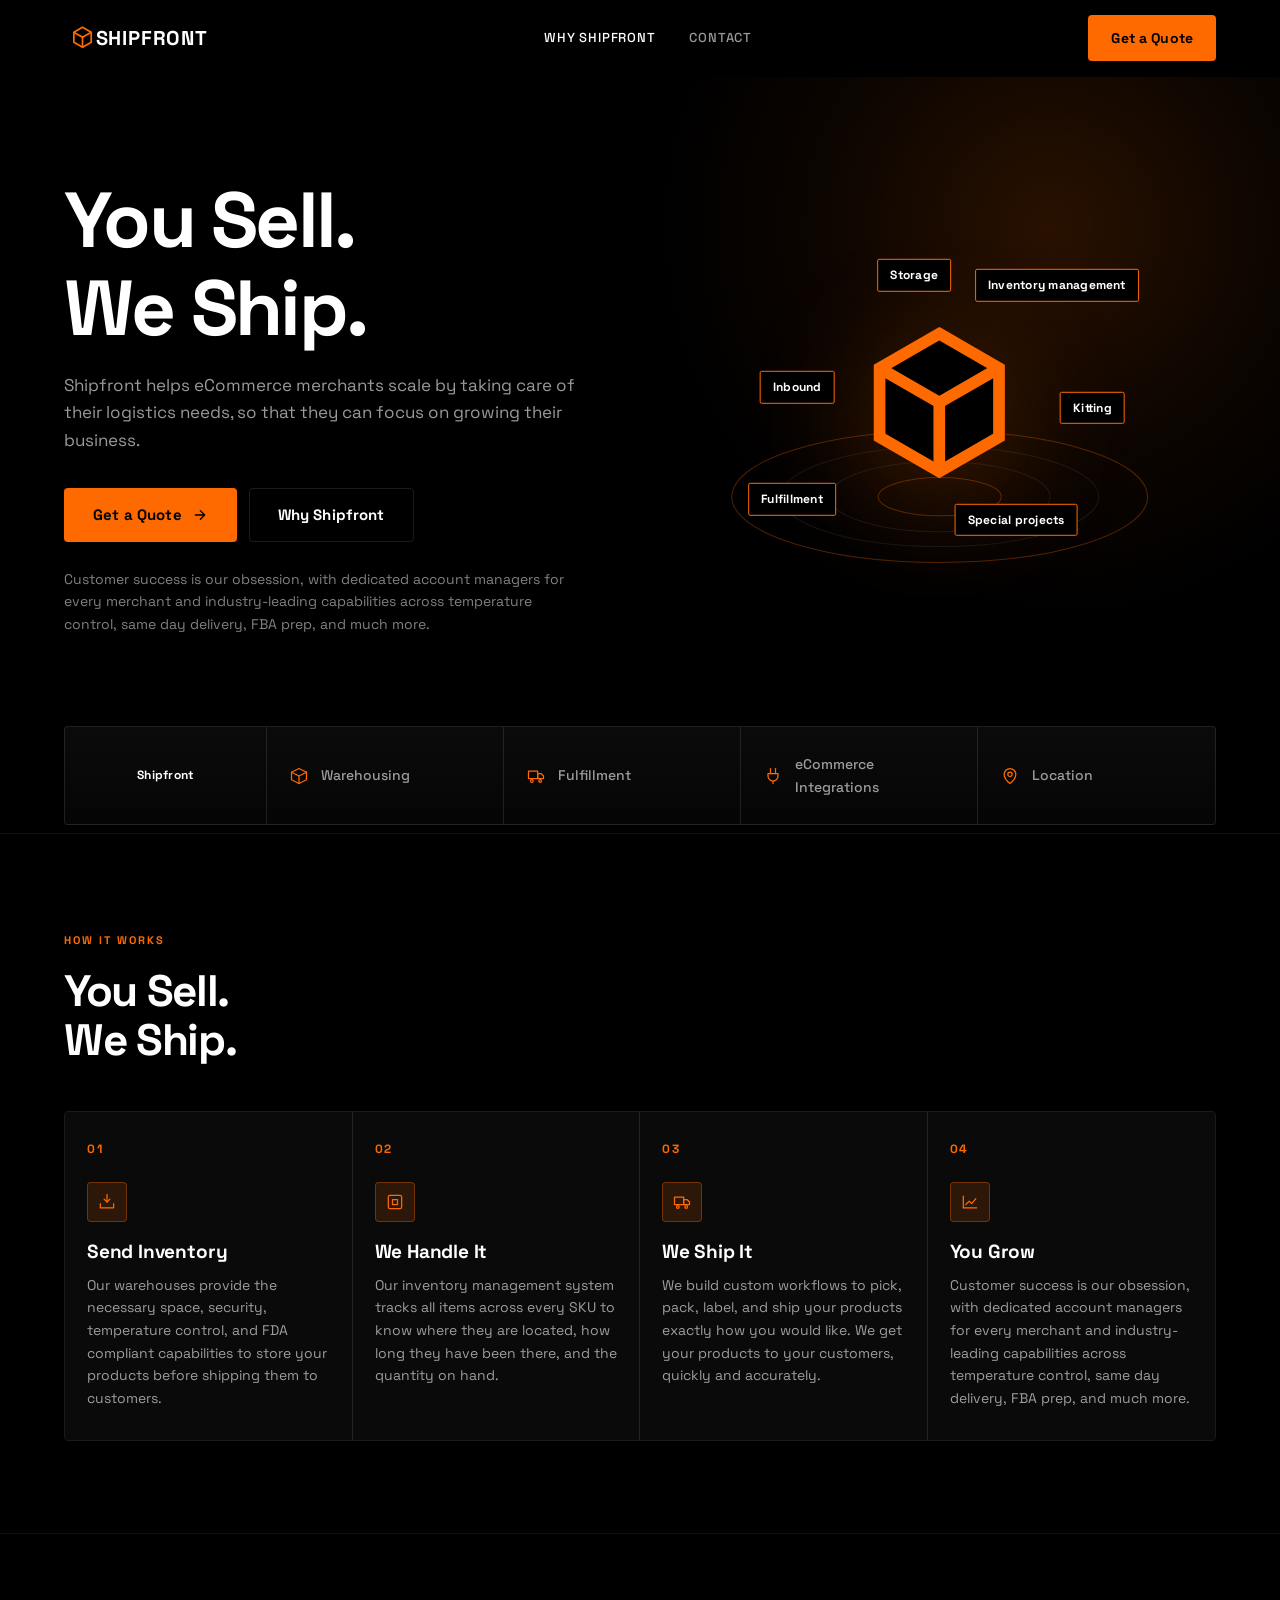
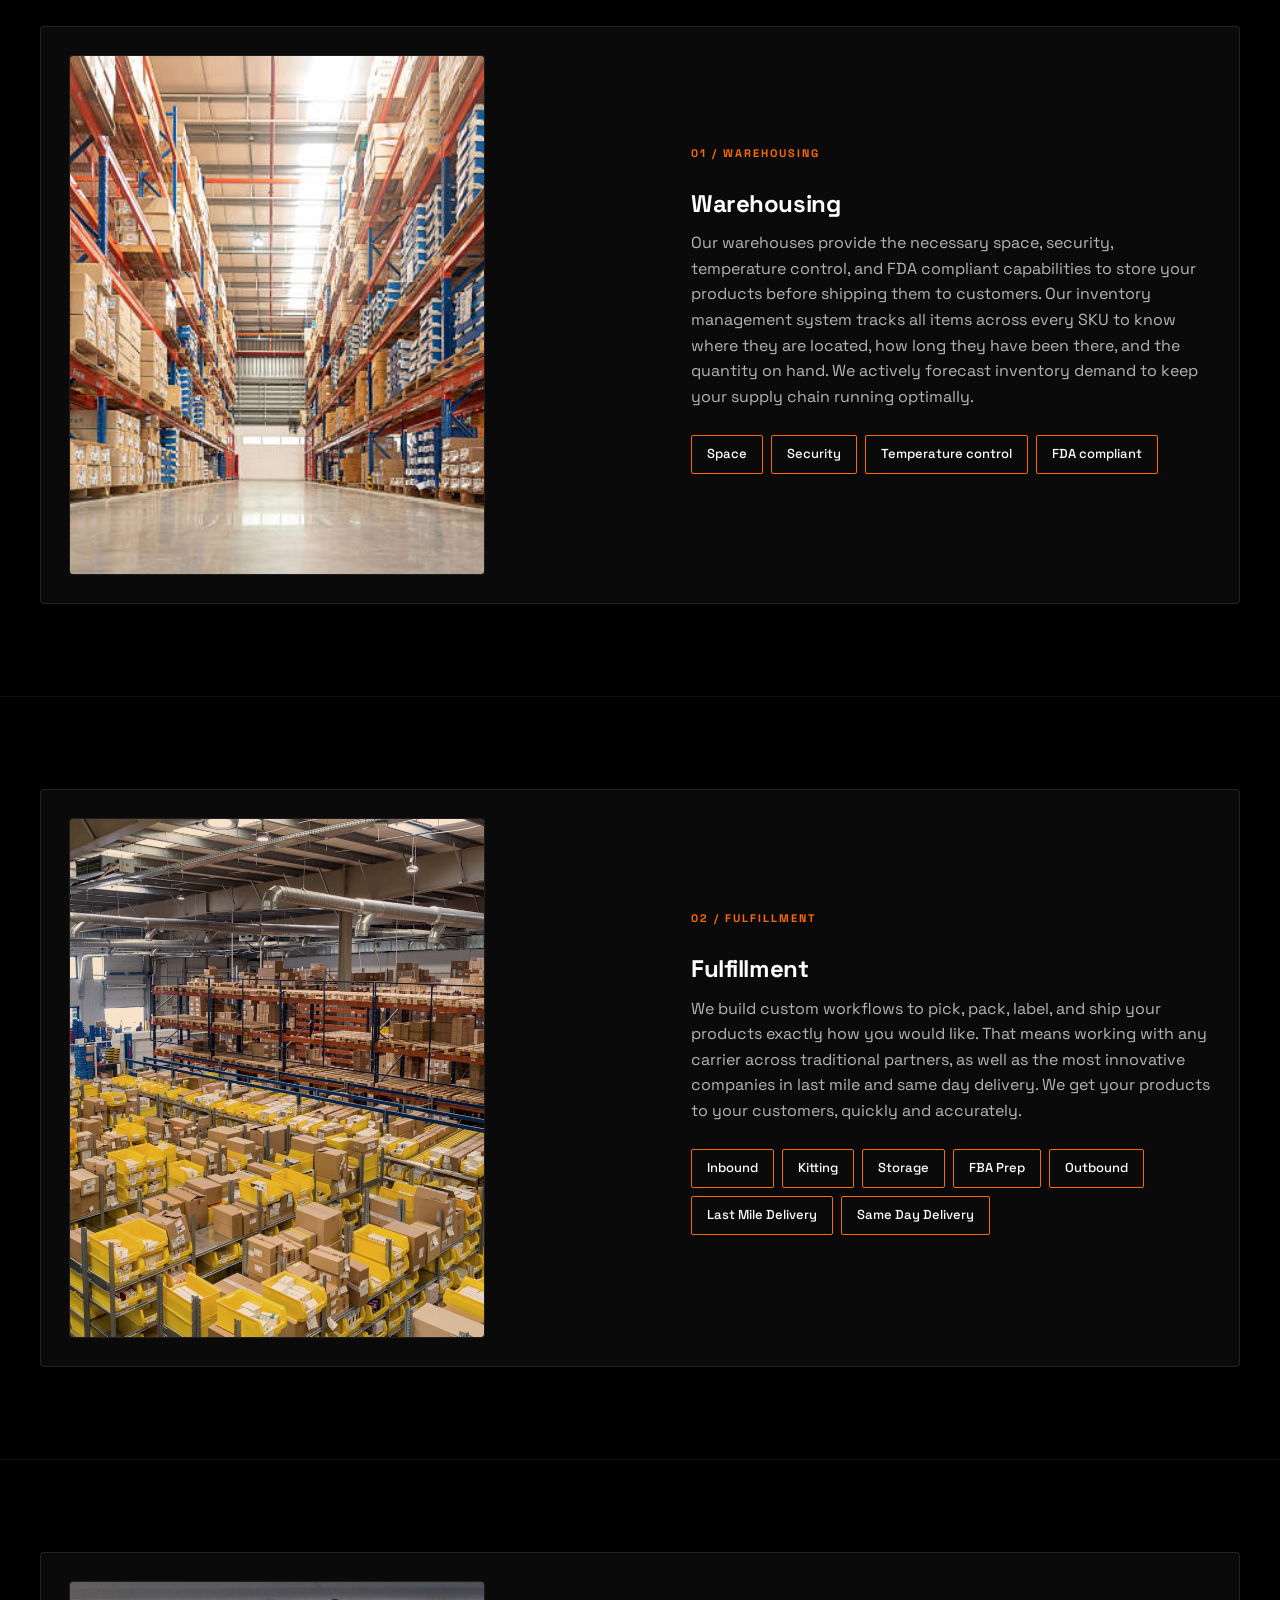
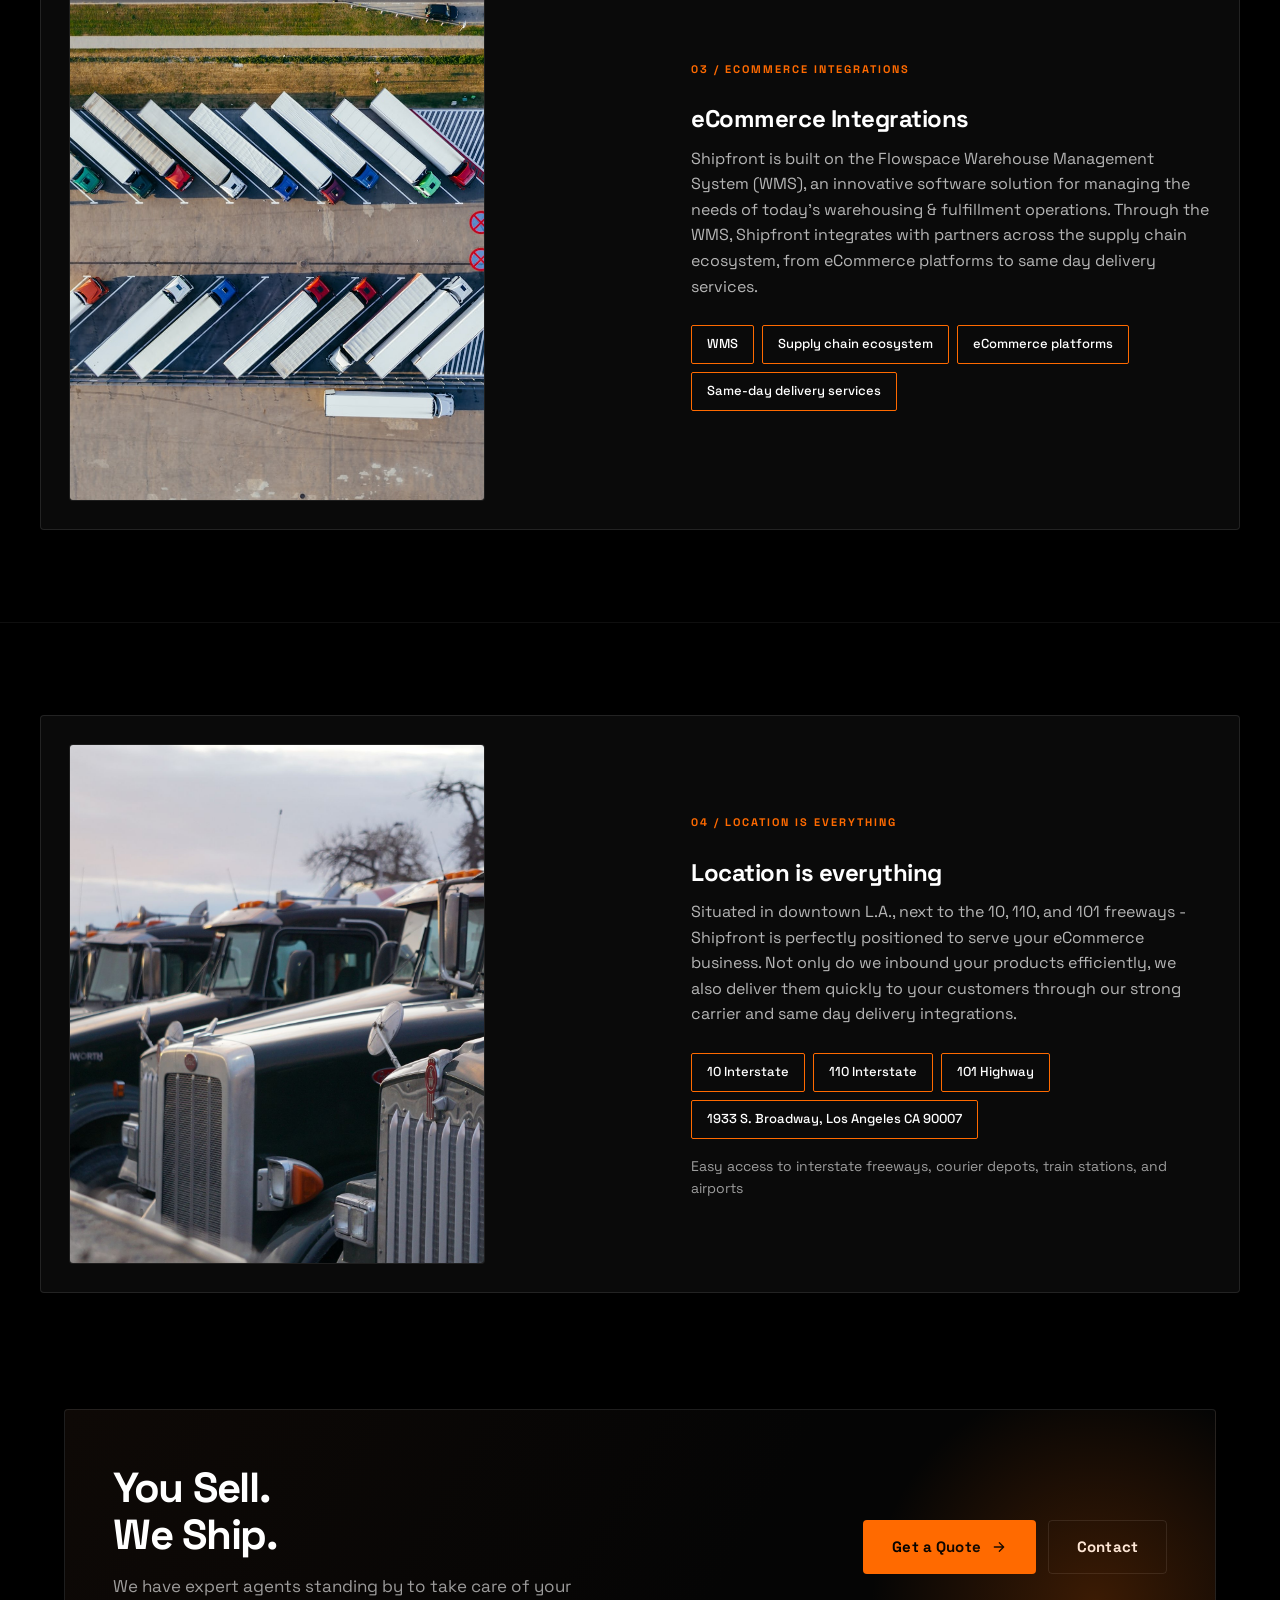
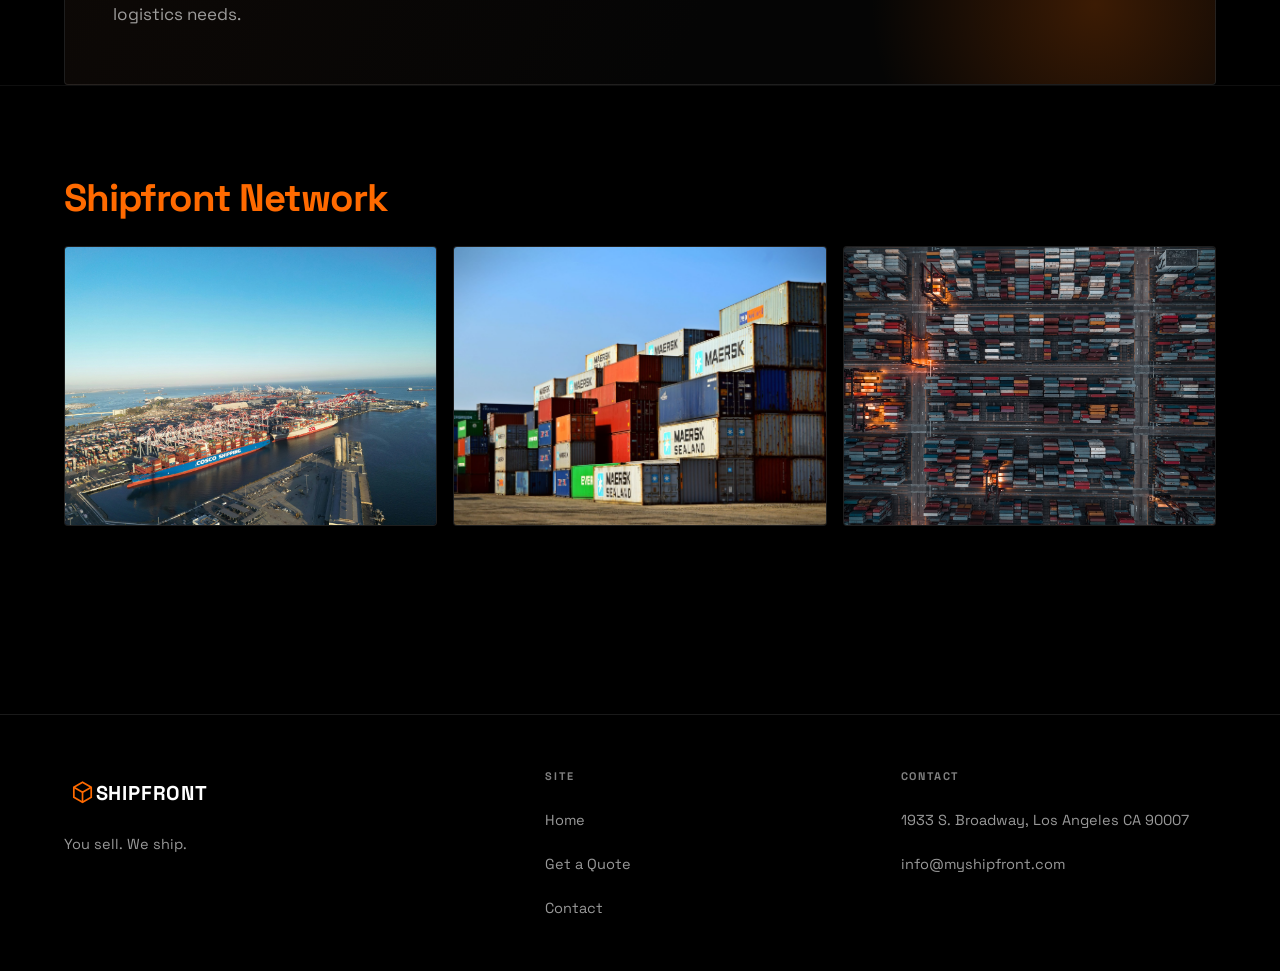
==== index.html @ dba89921 "Logo lockup: visible ink gap 0.203em of the wordmark to match the board Co-authored-by: davidtphung " ====
<!DOCTYPE html>
<html lang="en">
  <head>
    <meta charset="utf-8" />
    <meta name="viewport" content="width=device-width, initial-scale=1" />
    <title>Shipfront | You Sell. We Ship.</title>
    <meta
      name="description"
      content="Shipfront helps eCommerce merchants scale by taking care of their logistics needs, so that they can focus on growing their business."
    />
    <meta name="theme-color" content="#000000" />
    <link
      rel="icon"
      href="data:image/svg+xml,%3Csvg xmlns='http://www.w3.org/2000/svg' viewBox='0 0 24 26'%3E%3Cg stroke='%23FF6A00' stroke-width='1.1' stroke-linecap='butt' stroke-linejoin='miter' stroke-miterlimit='10'%3E%3Cpath d='M12,6L17.629,9.25L17.629,15.75L12,19L6.371,15.75L6.371,9.25Z' fill='%23000'/%3E%3Cpath d='M6.371,9.25L12,12.5L17.629,9.25' fill='none'/%3E%3Cpath d='M12,12.5L12,19' fill='none'/%3E%3C/g%3E%3C/svg%3E"
    />
    <link rel="preconnect" href="https://fonts.googleapis.com" />
    <link rel="preconnect" href="https://fonts.gstatic.com" crossorigin />
    <link
      href="https://fonts.googleapis.com/css2?family=Space+Grotesk:wght@400;500;600;700&display=swap"
      rel="stylesheet"
    />
    <link rel="stylesheet" href="assets/css/site.css" />
  
    <style>
      /* Cube ink 150% of S ink, visible ink gap 0.203em of the wordmark per the board, no underline. */
      .mark { gap: 0; align-items: center; }
      .mark .wordmark { margin-left: calc(0.203em - 0.481em); }
      .valuebar-label { justify-content: center; text-align: center; }
      .mark svg.cube, .mark .cube { width: 1.853em !important; height: 2.007em !important; }

      /* Kunal 30 Sep: floor rings under the cube, no orbit line. Six chips clockwise
         from Inbound in a gently tilted ring around the cube. */
      .stage {
        overflow: visible;
        container-type: inline-size;
        --orbit-spring: linear(0, 0.042, 0.141, 0.267, 0.399, 0.526, 0.639, 0.735, 0.813, 0.875, 0.922,
          0.957, 0.981, 0.997, 1.007, 1.012, 1.015, 1.015, 1.014, 1.012, 1.01, 1.008, 1.007, 1.005, 1);
      }
      @supports not (transition-timing-function: linear(0, 1)) {
        .stage { --orbit-spring: cubic-bezier(0.3, 0, 0.2, 1); }
      }
      .stage-art {
        pointer-events: none;
        transition: opacity 240ms ease-out;
      }
      @starting-style {
        .stage-art { opacity: 0; }
      }
      .stage-cube {
        z-index: 2;
        pointer-events: none;
        transition: transform 480ms var(--orbit-spring);
      }
      @media (prefers-reduced-motion: no-preference) {
        @starting-style {
          .stage-cube { transform: translateY(8px); }
        }
      }
      .orbit-nodes {
        position: absolute;
        inset: 0;
        margin: 0;
        padding: 0;
        list-style: none;
        z-index: 4;
        pointer-events: none;
      }
      .orbit-node { position: static; transform: none; }
      .orbit-node span {
        position: absolute; z-index: 3; transform: none;
        inset: auto; max-width: none;
        padding: 8px 12px; border: 1px solid #ff6a00; border-radius: 2px;
        background: #000; color: #fff; font-size: 12px; font-weight: 700;
        letter-spacing: 0.02em; line-height: 1.2; white-space: nowrap;
      }
      /* --dx and --dy place each label centre relative to the cube ink centre (50%, 49%)
         in multiples of the rendered cube width, so the ring keeps hugging the cube once
         the cube hits its cap while the stage keeps growing. --u must match .stage-cube
         width and max-width in site.css. */
      .orbit-node span {
        --u: min(46cqw, 260px);
        left: calc(50% + var(--dx) * var(--u));
        top: calc(49% + var(--dy) * var(--u));
        transform: translate(-50%, -50%);
      }
      .orbit-node:nth-child(1) span { --dx: -0.56; --dy: -0.06; }  /* Inbound */
      .orbit-node:nth-child(2) span { --dx: -0.1; --dy: -0.5; }    /* Storage */
      .orbit-node:nth-child(3) span { --dx: 0.46; --dy: -0.46; }   /* Inventory management */
      .orbit-node:nth-child(4) span { --dx: 0.6; --dy: 0.02; }     /* Kitting */
      .orbit-node:nth-child(5) span { --dx: 0.3; --dy: 0.46; }     /* Special projects */
      .orbit-node:nth-child(6) span { --dx: -0.58; --dy: 0.38; }   /* Fulfillment */
      .stage-brand, .stage-bullets { display: none !important; }
      @media (max-width: 860px) {
        /* Keep % positions aligned to the SVG art (site.css sets 1/1 here). */
        .stage { aspect-ratio: 520 / 480; }
        .orbit-node span { font-size: 11px; padding: 6px 9px; white-space: normal; max-width: 8.5em; text-align: left; }
      }
      @media (max-width: 620px) {
        /* Two line chips are larger next to the smaller cube, so the ring opens up. */
        .orbit-node:nth-child(1) span { --dx: -0.63; --dy: -0.08; }
        .orbit-node:nth-child(2) span { --dx: -0.09; --dy: -0.62; }
        .orbit-node:nth-child(3) span { --dx: 0.63; --dy: -0.46; }
        .orbit-node:nth-child(4) span { --dx: 0.7; --dy: 0.06; }
        .orbit-node:nth-child(5) span { --dx: 0.3; --dy: 0.52; }
        .orbit-node:nth-child(6) span { --dx: -0.61; --dy: 0.42; }
      }
      @media (prefers-reduced-motion: reduce) {
        .stage-cube { animation: none; transform: none; transition: opacity 200ms ease; }
        .stage-art { transition: opacity 200ms ease; }
      }
    </style>
  </head>
  <body>
    <a class="skip-link" href="#main">Skip to content</a>

    <header class="site-header">
      <div class="shell nav">
        <a class="mark" href="index.html" aria-label="Shipfront home">
                    <svg
            class="cube"
            width="36"
            height="40"
            viewBox="0 0 24 26"
            aria-hidden="true"
          >
            <path
              class="hex"
              d="M12 6 L17.629 9.25 L17.629 15.75 L12 19 L6.371 15.75 L6.371 9.25 Z"
            />
            <path class="edge" d="M6.371 9.25 L12 12.5 L17.629 9.25" />
            <path class="edge" d="M12 12.5 L12 19" />
          </svg>
          <span class="wordmark">SHIPFRONT</span>
        </a>

        <nav class="nav-links" aria-label="Primary">
          <a href="#why" aria-current="page">Why Shipfront</a>
          <a href="contact.html">Contact</a>
        </nav>

        <div class="nav-actions">
          <button
            class="nav-toggle"
            type="button"
            aria-label="Menu"
            aria-expanded="false"
          >
            <span></span>
          </button>
          <a class="btn btn-primary" href="get-a-quote.html">Get a Quote</a>
        </div>
      </div>
    </header>

    <main id="main">
      <!-- HERO -->
      <section class="hero">
        <div class="shell hero-grid">
          <div>
            <h1 class="hero-title"><span class="hero-title-line">You Sell.</span><span class="hero-title-line">We Ship.</span></h1>
            <p class="hero-body">
              Shipfront helps eCommerce merchants scale by taking care of their
              logistics needs, so that they can focus on growing their business.
            </p>
            <div class="hero-cta">
              <a class="btn btn-primary btn-lg" href="get-a-quote.html">
                Get a Quote
                <svg class="arw" viewBox="0 0 24 24" fill="none" aria-hidden="true">
                  <path
                    d="M5 12h13M12.5 5.5 19 12l-6.5 6.5"
                    stroke="currentColor"
                    stroke-width="2"
                    stroke-linecap="round"
                    stroke-linejoin="round"
                  />
                </svg>
              </a>
              <a class="btn btn-ghost btn-lg" href="#why">Why Shipfront</a>
            </div>
            <p class="hero-note">
              Customer success is our obsession, with dedicated account managers
              for every merchant and industry-leading capabilities across
              temperature control, same day delivery, FBA prep, and much more.
            </p>
          </div>

          <div class="stage">
            <svg class="stage-art" viewBox="0 0 520 480" fill="none" aria-hidden="true">
              <ellipse class="ring" cx="260" cy="324" rx="196" ry="62" />
              <ellipse class="ring ring-faint" cx="260" cy="324" rx="150" ry="47" />
              <ellipse class="ring ring-faint" cx="260" cy="324" rx="104" ry="33" />
              <ellipse class="ring" cx="260" cy="324" rx="58" ry="18" />
            </svg>
            <svg class="cube stage-cube" viewBox="0 0 24 26" aria-hidden="true">
              <path
                class="hex"
                d="M12 6 L17.629 9.25 L17.629 15.75 L12 19 L6.371 15.75 L6.371 9.25 Z"
              />
              <path class="edge" d="M6.371 9.25 L12 12.5 L17.629 9.25" />
              <path class="edge" d="M12 12.5 L12 19" />
            </svg>
            <ol class="orbit-nodes" aria-label="Shipfront services">
              <li class="orbit-node"><span>Inbound</span></li>
              <li class="orbit-node"><span>Storage</span></li>
              <li class="orbit-node"><span>Inventory management</span></li>
              <li class="orbit-node"><span>Kitting</span></li>
              <li class="orbit-node"><span>Special projects</span></li>
              <li class="orbit-node"><span>Fulfillment</span></li>
            </ol>
          </div>
        </div>
      </section>

      <!-- VALUE BAR -->
      <section class="shell" style="padding-bottom: 8px">
        <div class="valuebar reveal">
          <div class="valuebar-label">Shipfront</div>
          <a class="valuebar-item" href="#warehousing">
            <svg viewBox="0 0 24 24" aria-hidden="true">
              <path d="M3 7.5 12 3l9 4.5v9L12 21l-9-4.5z" />
              <path d="M3 7.5 12 12l9-4.5" />
              <path d="M12 12v9" />
            </svg>
            Warehousing
          </a>
          <a class="valuebar-item" href="#fulfillment">
            <svg viewBox="0 0 24 24" aria-hidden="true">
              <path d="M3 6h11v9H3z" />
              <path d="M14 9h4l3 3v3h-7z" />
              <circle cx="7" cy="18" r="1.6" />
              <circle cx="17" cy="18" r="1.6" />
            </svg>
            Fulfillment
          </a>
          <a class="valuebar-item" href="#integrations">
            <svg viewBox="0 0 24 24" aria-hidden="true">
              <path d="M9 3v6" />
              <path d="M15 3v6" />
              <path d="M6 9h12v3a6 6 0 0 1-12 0z" />
              <path d="M12 18v3" />
            </svg>
            eCommerce Integrations
          </a>
          <a class="valuebar-item" href="#location">
            <svg viewBox="0 0 24 24" aria-hidden="true">
              <path d="M12 21s7-5.3 7-11a7 7 0 1 0-14 0c0 5.7 7 11 7 11z" />
              <circle cx="12" cy="10" r="2.6" />
            </svg>
            Location
          </a>
        </div>
      </section>

      <!-- HOW IT WORKS -->
      <section class="section" id="why">
        <div class="shell">
          <div class="section-head reveal">
            <span class="eyebrow">How it works</span>
            <h2 class="hero-title"><span class="hero-title-line">You Sell.</span><span class="hero-title-line">We Ship.</span></h2>
          </div>

          <div class="how-steps reveal" style="margin-top: 48px">
            <article class="step">
              <span class="step-rail"></span>
              <div class="step-num">01</div>
              <div class="step-icon">
                <svg viewBox="0 0 24 24" aria-hidden="true">
                  <path d="M12 3v9" />
                  <path d="M8.5 8.5 12 12l3.5-3.5" />
                  <path d="M4 14v5h16v-5" />
                </svg>
              </div>
              <h3>Send Inventory</h3>
              <p>
                Our warehouses provide the necessary space, security,
                temperature control, and FDA compliant capabilities to store
                your products before shipping them to customers.
              </p>
            </article>

            <article class="step">
              <span class="step-rail"></span>
              <div class="step-num">02</div>
              <div class="step-icon">
                <svg viewBox="0 0 24 24" aria-hidden="true">
                  <rect x="4" y="4" width="16" height="16" rx="2" />
                  <path d="M9 9h6v6H9z" />
                </svg>
              </div>
              <h3>We Handle It</h3>
              <p>
                Our inventory management system tracks all items across every SKU
                to know where they are located, how long they have been there,
                and the quantity on hand.
              </p>
            </article>

            <article class="step">
              <span class="step-rail"></span>
              <div class="step-num">03</div>
              <div class="step-icon">
                <svg viewBox="0 0 24 24" aria-hidden="true">
                  <path d="M3 6h11v9H3z" />
                  <path d="M14 9h4l3 3v3h-7z" />
                  <circle cx="7" cy="18" r="1.6" />
                  <circle cx="17" cy="18" r="1.6" />
                </svg>
              </div>
              <h3>We Ship It</h3>
              <p>
                We build custom workflows to pick, pack, label, and ship your
                products exactly how you would like. We get your products to your
                customers, quickly and accurately.
              </p>
            </article>

            <article class="step">
              <span class="step-rail"></span>
              <div class="step-num">04</div>
              <div class="step-icon">
                <svg viewBox="0 0 24 24" aria-hidden="true">
                  <path d="M4 19V5" />
                  <path d="M4 19h16" />
                  <path d="M7 15l4-4 3 3 5-6" />
                </svg>
              </div>
              <h3>You Grow</h3>
              <p>
                Customer success is our obsession, with dedicated account managers
                for every merchant and industry-leading capabilities across
                temperature control, same day delivery, FBA prep, and much more.
              </p>
            </article>
          </div>
        </div>
      </section>


      <!-- CAPABILITIES: static image-left / text-right (image-top on mobile) -->
      <section class="section" id="warehousing">
        <div class="shell split reveal">
          <figure class="split-media">
            <img src="assets/images/warehousing-aisle.jpg" width="612" height="408" alt="Warehouse aisle with orange racking beams, stacked cartons on pallets and blue crates under a long skylight" loading="lazy" decoding="async" />
          </figure>
          <div class="split-copy">
            <span class="eyebrow">01 / Warehousing</span>
            <h2>Warehousing</h2>
            <p>
              Our warehouses provide the necessary space, security,
              temperature control, and FDA compliant capabilities to store your
              products before shipping them to customers. Our inventory
              management system tracks all items across every SKU to know where
              they are located, how long they have been there, and the quantity
              on hand. We actively forecast inventory demand to keep your supply
              chain running optimally.
            </p>
            <ul class="chips">
              <li>Space</li>
              <li>Security</li>
              <li>Temperature control</li>
              <li>FDA compliant</li>
            </ul>
          </div>
        </div>
      </section>

      <section class="section" id="fulfillment">
        <div class="shell split reveal">
          <figure class="split-media">
            <img src="assets/images/procurement-dusk.jpg" width="2400" height="1800" alt="Overhead pick floor with yellow bins and cartons" loading="lazy" decoding="async" />
          </figure>
          <div class="split-copy">
            <span class="eyebrow">02 / Fulfillment</span>
            <h2>Fulfillment</h2>
            <p>
              We build custom workflows to pick, pack, label, and ship your
              products exactly how you would like. That means working with any
              carrier across traditional partners, as well as the most innovative
              companies in last mile and same day delivery. We get your products
              to your customers, quickly and accurately.
            </p>
            <ul class="chips">
              <li>Inbound</li>
              <li>Kitting</li>
              <li>Storage</li>
              <li>FBA Prep</li>
              <li>Outbound</li>
              <li>Last Mile Delivery</li>
              <li>Same Day Delivery</li>
            </ul>
          </div>
        </div>
      </section>

      <section class="section" id="integrations">
        <div class="shell split reveal">
          <figure class="split-media">
            <img src="assets/images/integration.jpg" width="800" height="1080" alt="Overhead view of trailers in a dock yard grid" loading="lazy" decoding="async" />
          </figure>
          <div class="split-copy">
            <span class="eyebrow">03 / eCommerce Integrations</span>
            <h2>eCommerce Integrations</h2>
            <p>
              Shipfront is built on the Flowspace Warehouse Management System
              (WMS), an innovative software solution for managing the needs of
              today&rsquo;s warehousing &amp; fulfillment operations. Through the
              WMS, Shipfront integrates with partners across the supply chain
              ecosystem, from eCommerce platforms to same day delivery services.
            </p>
            <ul class="chips">
              <li>WMS</li>
              <li>Supply chain ecosystem</li>
              <li>eCommerce platforms</li>
              <li>Same-day delivery services</li>
            </ul>
          </div>
        </div>
      </section>

      <section class="section" id="location">
        <div class="shell split reveal">
          <figure class="split-media">
            <img src="assets/images/logistics-usa.jpg" width="2400" height="1596" alt="Row of American Kenworth and Peterbilt freight tractors" loading="lazy" decoding="async" />
          </figure>
          <div class="split-copy">
            <span class="eyebrow">04 / Location is everything</span>
            <h2>Location is everything</h2>
            <p>
              Situated in downtown L.A., next to the 10, 110, and 101 freeways -
              Shipfront is perfectly positioned to serve your eCommerce business.
              Not only do we inbound your products efficiently, we also deliver
              them quickly to your customers through our strong carrier and
              same day delivery integrations.
            </p>
            <ul class="chips">
              <li>10 Interstate</li>
              <li>110 Interstate</li>
              <li>101 Highway</li>
              <li>1933 S. Broadway, Los Angeles CA 90007</li>
            </ul>
            <p class="split-note">
              Easy access to interstate freeways, courier depots, train stations,
              and airports
            </p>
          </div>
        </div>
      </section>

      <section class="shell" style="padding-top: 24px">
        <div class="cta reveal">
          <div>
            <h2 class="hero-title"><span class="hero-title-line">You Sell.</span><span class="hero-title-line">We Ship.</span></h2>
            <p>
              We have expert agents standing by to take care of your logistics
              needs.
            </p>
          </div>
          <div class="cta-actions">
            <a class="btn btn-primary btn-lg" href="get-a-quote.html">
              Get a Quote
              <svg class="arw" viewBox="0 0 24 24" fill="none" aria-hidden="true">
                <path
                  d="M5 12h13M12.5 5.5 19 12l-6.5 6.5"
                  stroke="currentColor"
                  stroke-width="2"
                  stroke-linecap="round"
                  stroke-linejoin="round"
                />
              </svg>
            </a>
            <a class="btn btn-ghost btn-lg" href="contact.html">Contact</a>
          </div>
        </div>
      </section>
    </main>

    
      <!-- Inspirational logistics visuals (not tied to a capability) -->
      <section class="section inspo" id="network">
        <div class="shell">
          <div class="inspo-head reveal">
            <h2 class="inspo-title">Shipfront Network</h2>
          </div>
          <div class="inspo-grid reveal">
            <figure class="inspo-card" tabindex="0">
              <img src="assets/images/port-long-beach.jpg" width="2400" height="1800" alt="Aerial Port of Long Beach with COSCO and OOCL ships" loading="lazy" decoding="async" />
              <figcaption><strong>Port of Long Beach</strong><span>Aerial terminal</span></figcaption>
            </figure>
            <figure class="inspo-card" tabindex="0">
              <img src="assets/images/containers-yard.jpg" width="1800" height="1181" alt="Colorful stacked shipping containers under a clear sky" loading="lazy" decoding="async" />
              <figcaption><strong>Container yard</strong><span>Stacked boxes</span></figcaption>
            </figure>
            <figure class="inspo-card" tabindex="0">
              <img src="assets/images/containers-night.jpg" width="1800" height="957" alt="Night overhead container terminal grid" loading="lazy" decoding="async" />
              <figcaption><strong>Night terminal</strong><span>Overhead grid</span></figcaption>
            </figure>
          </div>
        </div>
      </section>

<footer class="site-footer">
      <div class="shell">
        <div class="footer-top">
          <div>
            <a class="mark" href="index.html" aria-label="Shipfront home">
                        <svg
            class="cube"
            width="36"
            height="40"
            viewBox="0 0 24 26"
            aria-hidden="true"
          >
                <path
                  class="hex"
                  d="M12 6 L17.629 9.25 L17.629 15.75 L12 19 L6.371 15.75 L6.371 9.25 Z"
                />
                <path class="edge" d="M6.371 9.25 L12 12.5 L17.629 9.25" />
                <path class="edge" d="M12 12.5 L12 19" />
              </svg>
              <span class="wordmark">SHIPFRONT</span>
            </a>
            <p>
              You sell. We ship.
            </p>
          </div>

          <div class="footer-col">
            <h4>Site</h4>
            <ul>
              <li><a href="index.html">Home</a></li>
              <li><a href="get-a-quote.html">Get a Quote</a></li>
              <li><a href="contact.html">Contact</a></li>
            </ul>
          </div>

          <div class="footer-col">
            <h4>Contact</h4>
            <ul>
              <li><span>1933 S. Broadway, Los Angeles CA 90007</span></li>
              <li>
                <a href="mailto:info@myshipfront.com">info@myshipfront.com</a>
              </li>
            </ul>
          </div>
        </div>
      </div>
    </footer>

    <script src="assets/js/site.js"></script>
  </body>
</html>
---- assets/css/site.css ----
/* THE SELLERS - Shipfront marketing site */

:root {
  --ink: #000000;
  --paper: #ffffff;
  --accent: #ff6a00;
  --accent-dim: rgba(255, 106, 0, 0.14);
  --accent-line: rgba(255, 106, 0, 0.34);
  --card: #0a0a0a;
  --card-2: #0d0d0d;
  --line: rgba(255, 255, 255, 0.1);
  --line-soft: rgba(255, 255, 255, 0.06);
  --muted: rgba(255, 255, 255, 0.6);
  --muted-2: rgba(255, 255, 255, 0.5);
  --shell: 1200px;
  --radius: 4px;
  --spring: cubic-bezier(0.3, 0, 0.2, 1);
  --font: "Space Grotesk", "Inter", -apple-system, BlinkMacSystemFont, "Segoe UI",
    Helvetica, Arial, sans-serif;
}

*,
*::before,
*::after {
  box-sizing: border-box;
}

html {
  scroll-behavior: smooth;
  scroll-padding-top: 96px;
  -webkit-text-size-adjust: 100%;
}

body {
  margin: 0;
  background: var(--ink);
  color: var(--paper);
  font-family: var(--font);
  font-size: 16px;
  line-height: 1.6;
  font-weight: 400;
  -webkit-font-smoothing: antialiased;
  text-rendering: optimizeLegibility;
  overflow-x: hidden;
}

img,
svg {
  display: block;
  max-width: 100%;
}

a {
  color: inherit;
  text-decoration: none;
}

h1,
h2,
h3,
h4 {
  margin: 0;
  font-weight: 700;
  letter-spacing: -0.02em;
  line-height: 1.06;
}

p {
  margin: 0;
}

::selection {
  background: var(--accent);
  color: var(--ink);
}

.shell {
  width: 100%;
  max-width: var(--shell);
  margin: 0 auto;
  padding: 0 24px;
}

.skip-link {
  position: absolute;
  left: -9999px;
  top: 0;
  background: var(--accent);
  color: var(--ink);
  padding: 12px 18px;
  font-weight: 700;
  z-index: 200;
}

.skip-link:focus {
  left: 12px;
  top: 12px;
}

:focus-visible {
  outline: 2px solid var(--accent);
  outline-offset: 3px;
}

/* ---------- brand mark: 1A EVEN cube ---------- */

.mark {
  display: flex;
  align-items: center;
  gap: 10px;
}

.mark svg {
  flex: none;
}

/* Regular hex silhouette, vertical corner up, three visible face edges
   meeting at the single center vertex. Uniform stroke on hex and Y. */
.cube .hex {
  fill: #000000;
}

.cube .edge {
  fill: none;
}

.cube .hex,
.cube .edge {
  stroke: var(--accent);
  stroke-width: 1.1;
  stroke-linecap: butt;
  stroke-linejoin: miter;
  stroke-miterlimit: 10;
}

.wordmark {
  font-size: 20px;
  font-weight: 700;
  letter-spacing: 0.04em;
  color: var(--paper);
  line-height: 1;
}

/* ---------- header ---------- */

.site-header {
  position: sticky;
  top: 0;
  z-index: 100;
  background: rgba(0, 0, 0, 0.82);
  backdrop-filter: blur(14px);
  -webkit-backdrop-filter: blur(14px);
  border-bottom: 1px solid transparent;
  transition: border-color 0.25s ease, background 0.25s ease;
}

.site-header.is-stuck {
  border-bottom-color: var(--line);
}

.nav {
  display: flex;
  align-items: center;
  justify-content: space-between;
  gap: 24px;
  height: 76px;
}

.nav-links {
  display: flex;
  align-items: center;
  gap: 34px;
  margin: 0 auto;
}

.nav-links a {
  font-size: 13px;
  font-weight: 500;
  letter-spacing: 0.06em;
  text-transform: uppercase;
  color: var(--muted);
  transition: color 0.2s ease;
}

.nav-links a:hover,
.nav-links a[aria-current="page"] {
  color: var(--paper);
}

.nav-actions {
  display: flex;
  align-items: center;
  gap: 12px;
}

.nav-toggle {
  display: none;
  width: 42px;
  height: 42px;
  border: 1px solid var(--line);
  border-radius: 10px;
  background: transparent;
  color: var(--paper);
  cursor: pointer;
  padding: 0;
  align-items: center;
  justify-content: center;
}

.nav-toggle span {
  display: block;
  width: 16px;
  height: 1.5px;
  background: currentColor;
  position: relative;
}

.nav-toggle span::before,
.nav-toggle span::after {
  content: "";
  position: absolute;
  left: 0;
  width: 16px;
  height: 1.5px;
  background: currentColor;
}

.nav-toggle span::before {
  top: -5px;
}

.nav-toggle span::after {
  top: 5px;
}

/* ---------- buttons ---------- */

.btn {
  display: inline-flex;
  align-items: center;
  justify-content: center;
  gap: 10px;
  height: 46px;
  padding: 0 22px;
  border-radius: 8px;
  border: 1px solid transparent;
  font-family: inherit;
  font-size: 14px;
  font-weight: 700;
  letter-spacing: 0.01em;
  cursor: pointer;
  white-space: nowrap;
  transition: transform 0.18s ease, background 0.2s ease, border-color 0.2s ease,
    color 0.2s ease;
}

.btn-primary {
  background: var(--accent);
  color: var(--ink);
}

.btn-primary:hover {
  background: #ff7d20;
}

.btn-ghost {
  background: transparent;
  border-color: var(--line);
  color: var(--paper);
}

.btn-ghost:hover {
  border-color: rgba(255, 255, 255, 0.32);
  background: rgba(255, 255, 255, 0.04);
}

.btn-lg {
  height: 54px;
  padding: 0 28px;
  font-size: 15px;
}

.btn .arw {
  width: 16px;
  height: 16px;
  flex: none;
}

/* ---------- section furniture ---------- */

.eyebrow {
  display: inline-flex;
  align-items: center;
  font-size: 11px;
  font-weight: 700;
  letter-spacing: 0.18em;
  text-transform: uppercase;
  color: var(--accent);
  margin-bottom: 18px;
}

section {
  position: relative;
}

.section {
  padding: 92px 0;
  border-top: 1px solid var(--line-soft);
}

.section-head {
  max-width: 660px;
}

.section-head h2 {
  font-size: clamp(30px, 4vw, 44px);
}

.section-head p {
  margin-top: 18px;
  color: var(--muted);
  font-size: 17px;
}

/* ---------- hero ---------- */

.hero {
  position: relative;
  padding: 76px 0 64px;
  overflow: hidden;
}

.hero::before {
  content: "";
  position: absolute;
  top: -260px;
  right: -180px;
  width: 820px;
  height: 820px;
  background: radial-gradient(
    circle,
    rgba(255, 106, 0, 0.16) 0%,
    rgba(255, 106, 0, 0.05) 38%,
    transparent 68%
  );
  pointer-events: none;
}

.hero-grid {
  position: relative;
  display: grid;
  grid-template-columns: minmax(0, 1fr) minmax(0, 1.02fr);
  gap: 56px;
  align-items: center;
}

.hero h1 {
  font-size: clamp(46px, 7vw, 78px);
  letter-spacing: -0.035em;
}

.hero-sub {
  margin-top: 20px;
  font-size: clamp(20px, 2.4vw, 26px);
  font-weight: 500;
  color: var(--accent);
  letter-spacing: -0.01em;
}

.hero-lede {
  margin-top: 8px;
  font-size: clamp(18px, 2vw, 22px);
  font-weight: 500;
  color: var(--paper);
  letter-spacing: -0.01em;
}

.hero-body {
  margin-top: 22px;
  max-width: 520px;
  color: var(--muted);
  font-size: 17px;
}

.hero-cta {
  margin-top: 34px;
  display: flex;
  flex-wrap: wrap;
  gap: 12px;
}

.hero-note {
  margin-top: 26px;
  color: var(--muted-2);
  font-size: 14px;
  max-width: 520px;
}

/* hero cube stage */

.stage {
  position: relative;
  aspect-ratio: 1 / 0.92;
  display: grid;
  place-items: center;
}

.stage-art {
  position: absolute;
  inset: 0;
  width: 100%;
  height: 100%;
}

.stage-art .ring {
  fill: none;
  stroke: rgba(255, 106, 0, 0.3);
  stroke-width: 1;
}

.stage-art .ring-faint {
  stroke: rgba(255, 255, 255, 0.07);
}

.stage-cube {
  position: relative;
  width: 46%;
  max-width: 260px;
  filter: drop-shadow(0 24px 60px rgba(255, 106, 0, 0.28));
}

.stage-tag {
  position: absolute;
  display: flex;
  align-items: center;
  gap: 9px;
  font-size: 11px;
  font-weight: 700;
  letter-spacing: 0.14em;
  text-transform: uppercase;
  color: var(--paper);
  background: rgba(0, 0, 0, 0.72);
  border: 1px solid var(--line);
  border-radius: 999px;
  padding: 8px 14px;
  white-space: nowrap;
}

.stage-tag i {
  width: 6px;
  height: 6px;
  border-radius: 50%;
  background: var(--accent);
  flex: none;
}

.tag-1 {
  top: 8%;
  left: 2%;
}

.tag-2 {
  top: 16%;
  right: 0;
}

.tag-3 {
  bottom: 24%;
  left: 0;
}

.tag-4 {
  bottom: 12%;
  right: 2%;
}

/* ---------- value bar ---------- */

.valuebar {
  border: 1px solid var(--line);
  border-radius: var(--radius);
  background: linear-gradient(180deg, #0b0b0b 0%, #050505 100%);
  display: grid;
  grid-template-columns: 0.85fr repeat(4, 1fr);
  overflow: hidden;
}

.valuebar-label {
  padding: 26px 24px;
  font-size: 12px;
  font-weight: 700;
  letter-spacing: 0.14em;
  text-transform: uppercase;
  color: var(--paper);
  border-right: 1px solid var(--line);
  display: flex;
  align-items: center;
}

.valuebar-item {
  padding: 26px 22px;
  display: flex;
  align-items: center;
  gap: 12px;
  border-right: 1px solid var(--line);
  font-size: 14px;
  font-weight: 500;
  color: var(--muted);
  transition: color 0.2s ease, background 0.2s ease;
}

.valuebar-item:last-child {
  border-right: 0;
}

.valuebar-item:hover {
  color: var(--paper);
  background: rgba(255, 106, 0, 0.05);
}

.valuebar-item svg {
  width: 20px;
  height: 20px;
  flex: none;
  stroke: var(--accent);
  fill: none;
  stroke-width: 1.5;
  stroke-linecap: round;
  stroke-linejoin: round;
}

/* ---------- trust mid: place / person / process ---------- */

.trust-mid {
  padding: 72px 0;
}

.trust-grid {
  display: grid;
  grid-template-columns: repeat(3, 1fr);
  gap: 22px;
}

.trust-card {
  border: 1px solid var(--line);
  border-radius: var(--radius);
  background: var(--card);
  padding: 30px 26px;
  display: flex;
  flex-direction: column;
  gap: 14px;
}

.trust-label {
  font-size: 11px;
  font-weight: 700;
  letter-spacing: 0.18em;
  text-transform: uppercase;
  color: var(--muted-2);
}

.trust-title {
  font-size: 22px;
  font-weight: 700;
  letter-spacing: -0.02em;
  color: var(--paper);
  line-height: 1.3;
}

.trust-body {
  font-size: 16px;
  color: var(--paper);
  line-height: 1.5;
}

.trust-detail {
  font-size: 14.5px;
  color: var(--muted);
  line-height: 1.6;
  margin-top: 4px;
}

.trust-steps {
  display: flex;
  flex-direction: column;
  gap: 10px;
}

.trust-step {
  font-size: 14px;
  font-weight: 500;
  color: var(--paper);
  padding-left: 12px;
  position: relative;
}

.trust-step::before {
  content: "";
  position: absolute;
  left: 0;
  top: 0.55em;
  width: 4px;
  height: 4px;
  border-radius: 50%;
  background: var(--accent);
}

@media (max-width: 860px) {
  .trust-grid {
    grid-template-columns: 1fr;
    gap: 16px;
  }
}

/* ---------- how it works ---------- */

.how-grid {
  display: grid;
  grid-template-columns: 0.9fr 2.1fr;
  gap: 48px;
  align-items: start;
}

.how-steps {
  display: grid;
  grid-template-columns: repeat(4, 1fr);
  gap: 0;
  border: 1px solid var(--line);
  border-radius: var(--radius);
  overflow: hidden;
}

.step {
  position: relative;
  padding: 28px 22px 30px;
  border-right: 1px solid var(--line);
  background: var(--card);
  transition: background 0.25s ease;
}

.step:last-child {
  border-right: 0;
}

.step:hover {
  background: var(--card-2);
}

.step-num {
  font-size: 12px;
  font-weight: 700;
  letter-spacing: 0.16em;
  color: var(--accent);
}

.step-icon {
  margin: 22px 0 20px;
  width: 40px;
  height: 40px;
  border: 1px solid var(--accent-line);
  border-radius: 10px;
  background: var(--accent-dim);
  display: grid;
  place-items: center;
}

.step-icon svg {
  width: 20px;
  height: 20px;
  stroke: var(--accent);
  fill: none;
  stroke-width: 1.5;
  stroke-linecap: round;
  stroke-linejoin: round;
}

.step h3 {
  font-size: 19px;
  letter-spacing: -0.02em;
}

.step p {
  margin-top: 12px;
  font-size: 14px;
  line-height: 1.62;
  color: var(--muted);
}

.step-rail {
  position: absolute;
  left: 0;
  top: 0;
  width: 100%;
  height: 2px;
  background: var(--accent);
  transform: scaleX(0);
  transform-origin: left;
  transition: transform 0.4s ease;
}

.step:hover .step-rail {
  transform: scaleX(1);
}

/* ---------- capability sections ---------- */

.cap {
  display: grid;
  grid-template-columns: 0.92fr 1.08fr;
  gap: 56px;
  align-items: center;
}

.cap-flip .cap-copy {
  order: 2;
}

.cap h2 {
  font-size: clamp(28px, 3.6vw, 40px);
  text-transform: uppercase;
  letter-spacing: -0.01em;
}

.cap p {
  margin-top: 20px;
  color: var(--muted);
  font-size: 17px;
}

.chips {
  margin-top: 26px;
  display: flex;
  flex-wrap: wrap;
  gap: 8px;
  padding: 0;
  list-style: none;
}

.chips li {
  border: 1px solid var(--line);
  border-radius: 999px;
  padding: 8px 15px;
  font-size: 13px;
  font-weight: 500;
  color: var(--paper);
  background: rgba(255, 255, 255, 0.02);
  transition: border-color 0.2s ease, color 0.2s ease;
}

.chips li:hover {
  border-color: var(--accent-line);
  color: var(--accent);
}

.panel {
  border: 1px solid var(--line);
  border-radius: var(--radius);
  background: linear-gradient(160deg, #0c0c0c 0%, #050505 100%);
  padding: 30px;
  position: relative;
  overflow: hidden;
}

.panel-title {
  font-size: 11px;
  font-weight: 700;
  letter-spacing: 0.16em;
  text-transform: uppercase;
  color: var(--muted-2);
}

.tiles {
  margin-top: 22px;
  display: grid;
  grid-template-columns: repeat(2, 1fr);
  gap: 12px;
}

.tile {
  border: 1px solid var(--line);
  border-radius: 10px;
  background: rgba(255, 255, 255, 0.02);
  padding: 18px 16px;
  min-height: 116px;
  display: flex;
  flex-direction: column;
  justify-content: space-between;
  gap: 14px;
}

.tile svg {
  width: 20px;
  height: 20px;
  stroke: var(--accent);
  fill: none;
  stroke-width: 1.5;
  stroke-linecap: round;
  stroke-linejoin: round;
}

.tile span {
  font-size: 13px;
  font-weight: 600;
  color: var(--paper);
  line-height: 1.35;
}

/* map panel */

.map {
  border: 1px solid var(--line);
  border-radius: var(--radius);
  background: #050505;
  overflow: hidden;
  position: relative;
}

.map svg {
  width: 100%;
  height: auto;
  display: block;
}

.map-foot {
  border-top: 1px solid var(--line);
  padding: 20px 24px;
  display: flex;
  flex-wrap: wrap;
  gap: 6px 24px;
  align-items: baseline;
}

.map-foot .addr {
  font-size: 15px;
  font-weight: 600;
  color: var(--paper);
}

.map-foot .sub {
  font-size: 13px;
  color: var(--muted-2);
}

/* ---------- closing CTA ---------- */

.cta {
  position: relative;
  border: 1px solid var(--line);
  border-radius: 18px;
  background: linear-gradient(120deg, #0e0906 0%, #050505 58%);
  padding: 56px 48px;
  overflow: hidden;
  display: grid;
  grid-template-columns: 1.15fr 0.85fr;
  gap: 40px;
  align-items: center;
}

.cta::after {
  content: "";
  position: absolute;
  right: -120px;
  bottom: -160px;
  width: 480px;
  height: 480px;
  background: radial-gradient(
    circle,
    rgba(255, 106, 0, 0.22) 0%,
    transparent 66%
  );
  pointer-events: none;
}

.cta h2 {
  font-size: clamp(30px, 4vw, 42px);
}

.cta p {
  margin-top: 16px;
  color: var(--muted);
  font-size: 17px;
  max-width: 460px;
}

.cta-actions {
  position: relative;
  display: flex;
  flex-wrap: wrap;
  gap: 12px;
  justify-content: flex-end;
}

/* ---------- page hero (inner pages) ---------- */

.page-hero {
  padding: 72px 0 8px;
  position: relative;
  overflow: hidden;
}

.page-hero::before {
  content: "";
  position: absolute;
  top: -320px;
  left: 50%;
  transform: translateX(-50%);
  width: 900px;
  height: 700px;
  background: radial-gradient(
    circle,
    rgba(255, 106, 0, 0.13) 0%,
    transparent 66%
  );
  pointer-events: none;
}

.page-hero h1 {
  position: relative;
  font-size: clamp(38px, 6vw, 60px);
}

.page-hero p {
  position: relative;
  margin-top: 20px;
  max-width: 560px;
  color: var(--muted);
  font-size: 17px;
}

/* ---------- forms ---------- */

.form-grid {
  display: grid;
  grid-template-columns: 1.05fr 0.95fr;
  gap: 48px;
  align-items: start;
  padding: 56px 0 96px;
}

.form-card {
  border: 1px solid var(--line);
  border-radius: var(--radius);
  background: linear-gradient(170deg, #0c0c0c 0%, #050505 100%);
  padding: 34px;
}

.field {
  margin-bottom: 20px;
}

.field label {
  display: block;
  font-size: 13px;
  font-weight: 600;
  letter-spacing: 0.02em;
  color: var(--paper);
  margin-bottom: 9px;
}

.field label .req {
  color: var(--accent);
}

.field input {
  width: 100%;
  height: 50px;
  padding: 0 16px;
  border-radius: 8px;
  border: 1px solid var(--line);
  background: rgba(255, 255, 255, 0.03);
  color: var(--paper);
  font-family: inherit;
  font-size: 15px;
  transition: border-color 0.2s ease, background 0.2s ease;
}

.field input::placeholder,
.field textarea::placeholder {
  color: rgba(255, 255, 255, 0.5);
}

.field input:focus {
  outline: none;
  border-color: var(--accent);
  background: rgba(255, 106, 0, 0.05);
}

.field input[aria-invalid="true"] {
  border-color: #ff4b2b;
}

.field .err {
  display: none;
  margin-top: 8px;
  font-size: 12.5px;
  color: #ff7a5c;
}

.field.has-error .err {
  display: block;
}

.form-card .btn {
  width: 100%;
  margin-top: 6px;
}

.form-done {
  display: none;
  text-align: left;
}

.form-done.is-visible {
  display: block;
}

.form-done .tick {
  width: 46px;
  height: 46px;
  border-radius: 12px;
  border: 1px solid var(--accent-line);
  background: var(--accent-dim);
  display: grid;
  place-items: center;
  margin-bottom: 20px;
}

.form-done .tick svg {
  width: 22px;
  height: 22px;
  stroke: var(--accent);
  fill: none;
  stroke-width: 2;
  stroke-linecap: round;
  stroke-linejoin: round;
}

.form-done h3 {
  font-size: 24px;
}

.form-done p {
  margin-top: 12px;
  color: var(--muted);
}

.form-done a {
  color: var(--accent);
}

.form-aside .panel + .panel {
  margin-top: 16px;
}

.aside-list {
  margin: 18px 0 0;
  padding: 0;
  list-style: none;
  display: grid;
  gap: 14px;
}

.aside-list li {
  display: flex;
  gap: 12px;
  align-items: flex-start;
  font-size: 14.5px;
  color: var(--muted);
}

.aside-list li svg {
  width: 18px;
  height: 18px;
  margin-top: 3px;
  flex: none;
  stroke: var(--accent);
  fill: none;
  stroke-width: 1.5;
  stroke-linecap: round;
  stroke-linejoin: round;
}

.aside-list li b {
  color: var(--paper);
  font-weight: 600;
}

/* ---------- contact ---------- */

.contact-grid {
  display: grid;
  grid-template-columns: repeat(2, 1fr);
  gap: 20px;
  padding: 48px 0 0;
}

.contact-card {
  border: 1px solid var(--line);
  border-radius: var(--radius);
  background: linear-gradient(170deg, #0c0c0c 0%, #050505 100%);
  padding: 34px;
}

.contact-card .ico {
  width: 44px;
  height: 44px;
  border-radius: 11px;
  border: 1px solid var(--accent-line);
  background: var(--accent-dim);
  display: grid;
  place-items: center;
  margin-bottom: 22px;
}

.contact-card .ico svg {
  width: 21px;
  height: 21px;
  stroke: var(--accent);
  fill: none;
  stroke-width: 1.5;
  stroke-linecap: round;
  stroke-linejoin: round;
}

.contact-card h2 {
  font-size: 13px;
  font-weight: 700;
  letter-spacing: 0.16em;
  text-transform: uppercase;
  color: var(--muted-2);
}

.contact-card .big {
  margin-top: 14px;
  font-size: clamp(20px, 2.4vw, 25px);
  font-weight: 600;
  letter-spacing: -0.02em;
  color: var(--paper);
  line-height: 1.28;
}

.contact-card a.big:hover {
  color: var(--accent);
}

.contact-card .note {
  margin-top: 14px;
  font-size: 15px;
  color: var(--muted);
}

/* ---------- footer ---------- */

.site-footer {
  border-top: 1px solid var(--line);
  margin-top: 96px;
  padding: 56px 0 40px;
}

.footer-top {
  display: grid;
  grid-template-columns: 1.4fr 1fr 1fr;
  gap: 40px;
}

.footer-top p {
  margin-top: 18px;
  max-width: 320px;
  color: var(--muted);
  font-size: 14.5px;
}

.footer-col h4 {
  font-size: 11px;
  font-weight: 700;
  letter-spacing: 0.16em;
  text-transform: uppercase;
  color: var(--muted-2);
  margin-bottom: 16px;
}

.footer-col ul {
  margin: 0;
  padding: 0;
  list-style: none;
  display: grid;
  gap: 11px;
}

.footer-col a,
.footer-col span {
  font-size: 14.5px;
  color: var(--muted);
  transition: color 0.2s ease;
}

.footer-col a:hover {
  color: var(--accent);
}

/* ---------- reveal ---------- */

.reveal {
  opacity: 0;
  transform: translateY(18px);
  transition: opacity 0.6s ease, transform 0.6s ease;
}

.reveal.is-in {
  opacity: 1;
  transform: none;
}

@media (prefers-reduced-motion: reduce) {
  html {
    scroll-behavior: auto;
  }
  .reveal {
    opacity: 1;
    transform: none;
    transition: opacity 200ms ease;
  }
  .split-media img,
  .inspo-card img {
    transition: none !important;
  }
}

@media (prefers-reduced-transparency: reduce) {
  .site-header {
    background: #000000;
    backdrop-filter: none;
    -webkit-backdrop-filter: none;
  }
  .stage-bullets {
    background: #000000;
    backdrop-filter: none;
    -webkit-backdrop-filter: none;
  }
}

/* ---------- responsive ---------- */

@media (max-width: 1080px) {
  .hero-grid,
  .cap,
  .how-grid,
  .form-grid {
    grid-template-columns: 1fr;
    gap: 44px;
  }

  .cap-flip .cap-copy {
    order: 0;
  }

  .valuebar {
    grid-template-columns: repeat(2, 1fr);
  }

  .valuebar-label {
    grid-column: 1 / -1;
    border-right: 0;
    border-bottom: 1px solid var(--line);
  }

  .valuebar-item:nth-child(even) {
    border-right: 0;
  }

  .valuebar-item:nth-child(2),
  .valuebar-item:nth-child(3) {
    border-bottom: 1px solid var(--line);
  }

  .how-steps {
    grid-template-columns: repeat(2, 1fr);
  }

  .step:nth-child(2) {
    border-right: 0;
  }

  .step:nth-child(1),
  .step:nth-child(2) {
    border-bottom: 1px solid var(--line);
  }

  .cta {
    grid-template-columns: 1fr;
    padding: 44px 32px;
  }

  .cta-actions {
    justify-content: flex-start;
  }
}

@media (max-width: 860px) {
  .nav-toggle {
    display: inline-flex;
  }

  .nav-links {
    position: absolute;
    top: 76px;
    left: 0;
    right: 0;
    margin: 0;
    flex-direction: column;
    align-items: stretch;
    gap: 0;
    background: #030303; /* Terminal solid, no frost (lock) */
    border-top: 1px solid var(--line);
    border-bottom: 1px solid var(--line);
    padding: 8px 24px 18px;
    display: none;
    transform: translateY(-6px);
    opacity: 0;
  }

  .nav-links.is-open {
    display: flex;
    transform: none;
    opacity: 1;
    animation: sheet-in 0.32s cubic-bezier(0.32, 0.72, 0, 1) both;
  }

  @keyframes sheet-in {
    from { opacity: 0; transform: translateY(-8px); }
    to { opacity: 1; transform: none; }
  }

  .nav-links a {
    padding: 15px 0;
    border-bottom: 1px solid var(--line-soft);
    font-size: 14px;
  }

  .nav-links a:last-child {
    border-bottom: 0;
  }

  .nav-actions .btn-ghost {
    display: none;
  }

  .footer-top {
    grid-template-columns: 1fr;
    gap: 34px;
  }

  .contact-grid {
    grid-template-columns: 1fr;
  }

  .stage {
    aspect-ratio: 1 / 1;
  }
}

@media (max-width: 620px) {
  /* Caps are wider than the old lowercase cut, so step the lockup down
     to keep the nav actions inside the shell on small screens. */
  .wordmark {
    font-size: 17px;
  }
  .mark {
    font-size: 17px;
    gap: 8px;
  }

  .section {
    padding: 66px 0;
  }

  .hero {
    padding: 52px 0 40px;
  }

  .valuebar {
    grid-template-columns: 1fr;
  }

  .valuebar-item {
    border-right: 0;
    border-bottom: 1px solid var(--line);
  }

  .valuebar-item:last-child {
    border-bottom: 0;
  }

  .how-steps {
    grid-template-columns: 1fr;
  }

  .step {
    border-right: 0;
    border-bottom: 1px solid var(--line);
  }

  .step:last-child {
    border-bottom: 0;
  }

  .tiles {
    grid-template-columns: 1fr;
  }

  .form-card,
  .contact-card,
  .panel {
    padding: 24px;
  }

  .cta {
    padding: 34px 24px;
  }

  .stage-tag {
    font-size: 10px;
    padding: 6px 11px;
  }
}


/* ---------- hybrid: cube matches wordmark height ---------- */
.mark svg.cube,
.mark .cube {
  width: 36px;
  height: 40px;
}

/* ---------- hybrid: static image / text splits ---------- */
.split {
  display: grid;
  grid-template-columns: minmax(0, 1.05fr) minmax(0, 0.95fr);
  gap: 28px 48px;
  align-items: center;
  padding: 28px;
  border: 1px solid var(--line, #1f1f1f);
  border-radius: 20px;
  background: var(--card, #0a0a0a);
}

.split-media {
  margin: 0;
  overflow: hidden;
  border-radius: 16px;
  border: 1px solid var(--line, #1f1f1f);
  background: #050505;
  aspect-ratio: 4 / 5;
  max-height: 520px;
}

.split-media img {
  width: 100%;
  height: 100%;
  object-fit: cover;
  display: block;
}

.split-copy h2 {
  margin-top: 10px;
}

.split-copy p {
  margin-top: 14px;
  color: var(--ink-2, #b5b5b5);
  line-height: 1.6;
}

.split-note {
  margin-top: 16px !important;
  font-size: 14px;
  color: var(--muted, #8a8a8a) !important;
}

@media (max-width: 860px) {
  .split {
    grid-template-columns: 1fr;
    padding: 18px;
    gap: 18px;
  }
  /* mobile: image first, then text */
  .split-media {
    order: -1;
    aspect-ratio: 16 / 10;
    max-height: none;
  }
}


/* ---------- hybrid v4: two-line hero title ---------- */
.hero-title {
  display: flex;
  flex-direction: column;
  gap: 0.08em;
  line-height: 1.05;
}
.hero-title-line {
  display: block;
}

/* ---------- hybrid v4: stage bullets + SHIPFRONT brand ---------- */
.stage-brand {
  position: absolute;
  top: 18px;
  left: 50%;
  transform: translateX(-50%);
  z-index: 3;
  font-size: 12px;
  font-weight: 700;
  letter-spacing: 0.22em;
  color: var(--paper, #fff);
}
.stage-bullets {
  position: absolute;
  left: 18px;
  right: 18px;
  bottom: 18px;
  z-index: 3;
  margin: 0;
  padding: 14px 16px;
  list-style: none;
  display: grid;
  grid-template-columns: 1fr 1fr;
  gap: 8px 14px;
  border: 1px solid var(--line, rgba(255,255,255,0.1));
  border-radius: 14px;
  background: rgba(0, 0, 0, 0.72);
  backdrop-filter: blur(8px);
}
.stage-bullets li {
  position: relative;
  padding-left: 14px;
  font-size: 13px;
  font-weight: 500;
  letter-spacing: 0.01em;
  color: var(--paper, #fff);
}
.stage-bullets li::before {
  content: "";
  position: absolute;
  left: 0;
  top: 0.55em;
  width: 6px;
  height: 6px;
  border-radius: 50%;
  background: var(--accent, #ff6a00);
}
@media (max-width: 860px) {
  .stage-brand { top: 12px; font-size: 11px; }
  .stage-bullets {
    grid-template-columns: 1fr 1fr;
    padding: 12px;
    gap: 6px 10px;
  }
  .stage-bullets li { font-size: 12px; }
}

/* hide old floating stage-tags if any remain */
.stage-tag { display: none !important; }

/* ---------- hybrid v4: inspirational bottom row ---------- */
.inspo-head { max-width: 640px; margin-bottom: 28px; }
.inspo-lede {
  margin-top: 12px;
  color: var(--muted, rgba(255,255,255,0.6));
  line-height: 1.6;
}
.inspo-grid {
  display: grid;
  grid-template-columns: repeat(3, minmax(0, 1fr));
  gap: 16px;
}
.inspo-card {
  margin: 0;
  overflow: hidden;
  border-radius: 16px;
  border: 1px solid var(--line, rgba(255,255,255,0.1));
  background: #050505;
  aspect-ratio: 4 / 3;
}
.inspo-card img {
  width: 100%;
  height: 100%;
  object-fit: cover;
  display: block;
}
@media (max-width: 860px) {
  .inspo-grid { grid-template-columns: 1fr; }
}


/* ---------- craft v5: Apple + Family + Asimov on hybrid lock ---------- */
/* Lock wins: ground #000, accent #FF6A00, type lock stays, no SF, no second accent.
   Kunal layout stays: static image-left / text-right. Springs on press + sheets only.
   Inspo cards stay image-only at rest. */

.hero-title {
  letter-spacing: -0.02em; /* tighten large display */
}

.hero-lede,
.stage-brand {
  letter-spacing: 0.22em;
}

.btn {
  min-height: 44px; /* 44 hit */
  transition: transform 100ms ease-out, background 0.2s ease, border-color 0.2s ease,
    color 0.2s ease;
}

.btn-primary {
  color: #000000; /* never white on accent */
}

/* Focus ring: visible, same path as hover intent */
.btn:focus-visible,
.nav-links a:focus-visible,
.inspo-card:focus-visible {
  outline: 2px solid var(--accent, #ff6a00);
  outline-offset: 3px;
}

/* Inspo stills: rest is image. Quiet 80ms dissolve on focus only (Asimov Terminal). */
.inspo-card {
  position: relative;
}
.inspo-card:focus-visible img {
  opacity: 0.92;
  transition: opacity 80ms ease;
}




/* ---------- kunal 8 sep live ---------- */
/* Kunal 26 Sep: painted cube ink (paths plus stroke and miters) is 14.27/26 of the frame
   height; ink right edge sits 5.821/24 of the width inside the frame. S ink is 0.7345em
   tall with a 0.0312em left bearing. Ink 1.5 x 0.7345em: frame 2.007em x 1.853em.
   Visible ink to S gap 0.203em of the wordmark, per the board 'Bigger. 150% of S'
   (13px at a 64px wordmark): 0.203em minus 0.449em frame padding minus 0.031em bearing. */
.mark {
  gap: 0;
  align-items: center;
  font-size: 20px;
}
.mark svg.cube,
.mark .cube {
  width: 1.853em !important;
  height: 2.007em !important;
  display: block;
}
.wordmark {
  font-size: 20px;
  line-height: 1;
  margin-left: calc(0.203em - 0.481em);
}

/* Step the lockup down on phones so the bigger cube keeps the nav inside 390. */
@media (max-width: 620px) {
  .mark,
  .wordmark {
    font-size: 17px;
  }
}

.stage-brand { display: none !important; }
.stage-bullets { display: none !important; }

.orbit-nodes {
  position: absolute;
  inset: 0;
  margin: 0;
  padding: 0;
  list-style: none;
  z-index: 4;
  pointer-events: none;
}
.orbit-node {
  position: absolute;
  inset: 0;
  margin: 0;
  padding: 0;
  border: 0;
  background: transparent;
  transform: rotate(var(--a));
}
.orbit-node span {
  position: absolute;
  left: 50%;
  top: 6%;
  transform: translate(-50%, -50%) rotate(calc(var(--a) * -1));
  padding: 6px 10px;
  border: 1px solid var(--accent);
  border-radius: 999px;
  background: #000;
  color: var(--paper);
  font-size: 12px;
  font-weight: 700;
  letter-spacing: 0.02em;
  max-width: 10.5em;
  text-align: center;
  white-space: normal;
  line-height: 1.2;
}
.valuebar-label { text-transform: none; letter-spacing: 0.02em; justify-content: center; text-align: center; }

#fulfillment .split-media img,
.split:has(#fulfillment) img,
section#fulfillment img {
  filter: saturate(1.08) sepia(0.18) contrast(1.04);
}

.inspo-head { max-width: none; }
.inspo-title {
  margin: 0;
  color: var(--accent);
  font-size: clamp(28px, 3vw, 40px);
  letter-spacing: -0.02em;
  text-align: left;
}
.field textarea {
  width: 100%;
  min-height: 120px;
  padding: 14px 16px;
  border-radius: 8px;
  border: 1px solid var(--line);
  background: rgba(255, 255, 255, 0.03);
  color: var(--paper);
  font-family: inherit;
  font-size: 15px;
  resize: vertical;
}
.map svg g[stroke] { stroke: #ff6a00; }

/* ---------- craft pass: Apple press + Family settle + Asimov Terminal ---------- */

/* Fly-not-teleport: shorter settle */
.reveal {
  opacity: 0;
  transform: translateY(14px);
  transition: opacity 0.45s ease-out, transform 0.45s ease-out;
}

.reveal.is-in {
  opacity: 1;
  transform: none;
}

/* Quote success: in-place tray (height may change) */
.form-card {
  transition: min-height 0.35s ease-out;
}

.form-card.is-done form {
  display: none;
}

.form-done {
  display: none;
}

.form-done.is-visible {
  display: block;
  animation: tray-in 0.35s ease-out both;
}

@keyframes tray-in {
  from {
    opacity: 0;
    transform: translateY(8px);
  }
  to {
    opacity: 1;
    transform: none;
  }
}

/* Asimov Terminal: inspo image-led. Rest = image. Hover/focus/press = dissolve + scrim */
.inspo-card {
  position: relative;
  cursor: default;
}

.inspo-card img {
  transition: opacity 80ms ease, filter 80ms ease;
}

.inspo-card figcaption {
  position: absolute;
  inset: 0;
  display: flex;
  flex-direction: column;
  justify-content: flex-end;
  gap: 6px;
  padding: 22px 20px;
  background: rgba(0, 0, 0, 0.6);
  color: var(--paper);
  opacity: 0;
  transition: opacity 80ms ease;
  pointer-events: none;
}

.inspo-card figcaption strong {
  font-size: 15px;
  font-weight: 700;
  letter-spacing: -0.01em;
}

.inspo-card figcaption span {
  font-size: 13px;
  color: var(--muted);
  line-height: 1.45;
  max-width: 36ch;
}

.inspo-card:hover img,
.inspo-card:focus-visible img,
.inspo-card.is-pressed img {
  opacity: 0.85;
  filter: brightness(0.72);
}

.inspo-card:hover figcaption,
.inspo-card:focus-visible figcaption,
.inspo-card.is-pressed figcaption {
  opacity: 1;
}

@media (max-width: 860px) {
  .inspo-card figcaption {
    opacity: 1;
    background: linear-gradient(
      180deg,
      transparent 35%,
      rgba(0, 0, 0, 0.72) 100%
    );
  }
  .inspo-card img {
    opacity: 1;
    filter: none;
  }
}

@media (prefers-reduced-motion: reduce) {
  .reveal {
    transform: none;
    transition: opacity 0.3s ease;
  }
  .form-done.is-visible {
    animation: none;
  }
  .split-media img,
  .inspo-card img,
  .inspo-card figcaption {
    transition: none !important;
  }
  .inspo-card:hover img,
  .inspo-card:focus-visible img,
  .inspo-card.is-pressed img {
    opacity: 1;
    filter: none;
  }
  .inspo-card:hover figcaption,
  .inspo-card:focus-visible figcaption,
  .inspo-card.is-pressed figcaption {
    opacity: 1;
  }
  @media (min-width: 861px) {
    .inspo-card:not(:hover):not(:focus-visible) figcaption {
      opacity: 0;
    }
  }
}

/* ---------- polish: Apple fluid press + Asimov chrome ---------- */
/* Press uses the individual `scale` property so it composes with the
   .reveal transform instead of replacing it. Release is a critically damped
   spring (damping 1.0, no overshoot) sampled over the transition: 360ms gives
   a 0.30s response for taps, 420ms a 0.35s response for cards. */

@supports (transition-timing-function: linear(0, 1)) {
  :root {
    --spring: linear(0, 0.055, 0.175, 0.312, 0.445, 0.562, 0.66, 0.74, 0.803,
      0.852, 0.89, 0.919, 0.94, 0.956, 0.968, 0.977, 0.983, 0.988, 0.991,
      0.994, 1);
  }
}

.btn,
.nav-toggle,
.nav-links a,
.valuebar-item,
.chips li,
.footer-col a,
.contact-card a.big {
  transition: scale 360ms var(--spring), opacity 200ms ease,
    background-color 0.2s ease, border-color 0.2s ease, color 0.2s ease;
}

.btn:active,
.btn.is-pressed,
.nav-toggle:active,
.nav-toggle.is-pressed,
.nav-links a:active,
.nav-links a.is-pressed,
.valuebar-item:active,
.valuebar-item.is-pressed,
.chips li:active,
.chips li.is-pressed,
.footer-col a:active,
.footer-col a.is-pressed,
.contact-card a.big:active,
.contact-card a.big.is-pressed {
  scale: 0.97;
  transition: scale 90ms ease-out, opacity 90ms ease-out,
    background-color 0.2s ease, border-color 0.2s ease, color 0.2s ease;
}

.split,
.contact-card,
.trust-card,
.step,
.inspo-card {
  transition: scale 420ms var(--spring), opacity 0.45s ease-out,
    transform 0.45s ease-out, background-color 0.25s ease;
}

.split.is-pressed,
.contact-card.is-pressed,
.trust-card.is-pressed,
.step.is-pressed,
.inspo-card.is-pressed {
  scale: 0.99;
  transition: scale 120ms ease-out, opacity 0.45s ease-out,
    transform 0.45s ease-out, background-color 0.25s ease;
}

/* Translucent nav */
.site-header {
  background: rgba(0, 0, 0, 0.72);
  backdrop-filter: saturate(180%) blur(20px);
  -webkit-backdrop-filter: saturate(180%) blur(20px);
}

@supports not ((backdrop-filter: blur(1px)) or (-webkit-backdrop-filter: blur(1px))) {
  .site-header {
    background: rgba(0, 0, 0, 0.94);
  }
}

/* Asimov chrome: radius 0 to 4 */
.btn,
.nav-toggle,
.field input,
.field textarea,
.step-icon,
.tile,
.form-done .tick,
.contact-card .ico,
.stage-tag,
.stage-bullets,
.cta,
.split,
.split-media,
.inspo-card {
  border-radius: var(--radius);
}

.chips li,
.orbit-node span {
  border-radius: 2px;
}

/* Chips: 1px signal outline, fill only when active */
.chips li,
.chips li:hover {
  border-color: var(--accent);
  background: transparent;
}

.chips li:hover {
  color: var(--accent);
}

.chips li:active,
.chips li.is-pressed {
  background: var(--accent);
  color: #000000;
}

/* Tracking: tighter on large display only, body and small heads near 0 */
h3,
h4,
.trust-title,
.step h3 {
  letter-spacing: -0.01em;
}

.page-hero h1,
.section-head h2,
.cta h2,
.inspo-title {
  letter-spacing: -0.03em;
}

/* 44px hit targets */
.mark {
  min-height: 44px;
}

.nav-toggle {
  width: 44px;
  height: 44px;
}

.nav-links a,
.contact-card a.big {
  display: inline-flex;
  align-items: center;
  min-height: 44px;
}

.footer-col ul {
  gap: 0;
}

.footer-col li,
.footer-col a {
  display: flex;
  align-items: center;
  min-height: 44px;
}

.aside-list a,
.form-done a {
  display: inline-block;
  padding: 11px 0;
  margin: -11px 0;
}

/* Focus and UI contrast */
.field input,
.field textarea {
  border-color: rgba(255, 255, 255, 0.4);
}

.field textarea:focus {
  outline: none;
  border-color: var(--accent);
  background: rgba(255, 106, 0, 0.05);
}

.field textarea[aria-invalid="true"] {
  border-color: #ff4b2b;
}

.field input:focus-visible,
.field textarea:focus-visible {
  outline: 2px solid var(--accent);
  outline-offset: 2px;
}

.valuebar-item:focus-visible {
  outline-offset: -3px;
}

@media (prefers-reduced-motion: reduce) {
  .btn:active,
  .btn.is-pressed,
  .nav-toggle:active,
  .nav-toggle.is-pressed,
  .nav-links a:active,
  .nav-links a.is-pressed,
  .valuebar-item:active,
  .valuebar-item.is-pressed,
  .chips li:active,
  .chips li.is-pressed,
  .footer-col a:active,
  .footer-col a.is-pressed,
  .contact-card a.big:active,
  .contact-card a.big.is-pressed {
    scale: none;
    opacity: 0.72;
    transition: opacity 120ms ease, background-color 0.2s ease,
      border-color 0.2s ease, color 0.2s ease;
  }
  .split.is-pressed,
  .contact-card.is-pressed,
  .trust-card.is-pressed,
  .step.is-pressed,
  .inspo-card.is-pressed {
    scale: none;
    opacity: 0.9;
    transition: opacity 120ms ease;
  }
  .form-done.is-visible {
    animation: fade-in 0.3s ease both;
  }
  .nav-links.is-open {
    animation: fade-in 0.2s ease both;
  }
  .step-rail {
    transform: none;
    opacity: 0;
    transition: opacity 0.2s ease;
  }
  .step:hover .step-rail {
    opacity: 1;
  }
  @keyframes fade-in {
    from { opacity: 0; }
    to { opacity: 1; }
  }
}

@media (prefers-reduced-transparency: reduce) {
  .site-header {
    background: #000000;
    backdrop-filter: none;
    -webkit-backdrop-filter: none;
  }
}

@media (prefers-contrast: more) {
  :root {
    --line: rgba(255, 255, 255, 0.5);
    --line-soft: rgba(255, 255, 255, 0.3);
    --muted: rgba(255, 255, 255, 0.82);
    --muted-2: rgba(255, 255, 255, 0.72);
  }
  .site-header,
  .site-header.is-stuck {
    background: #000000;
    border-bottom: 1px solid rgba(255, 255, 255, 0.72);
  }
}


/* ---------- Kunal 30 Sep: quote page, cut the dead space under the address panel ---------- */
.form-grid { padding-bottom: 24px; }
main:has(.form-grid) + .site-footer { margin-top: 24px; }
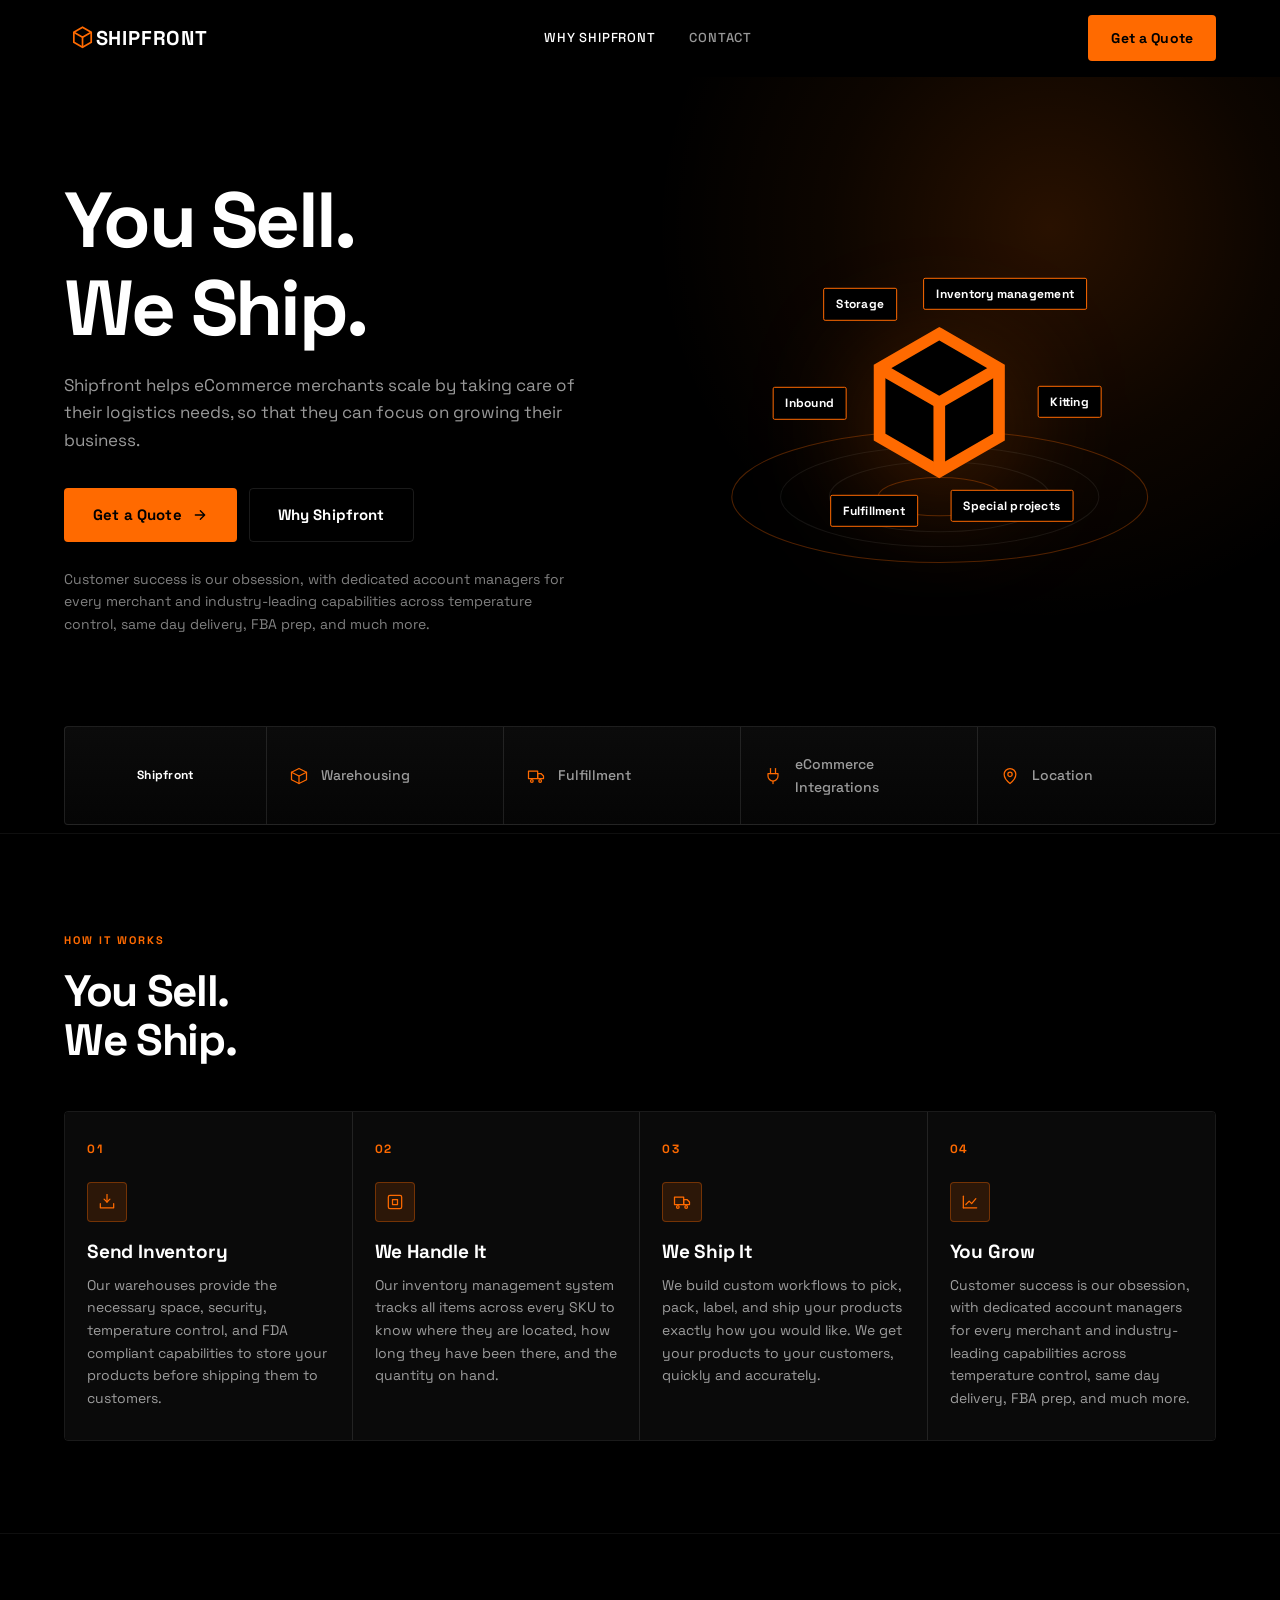
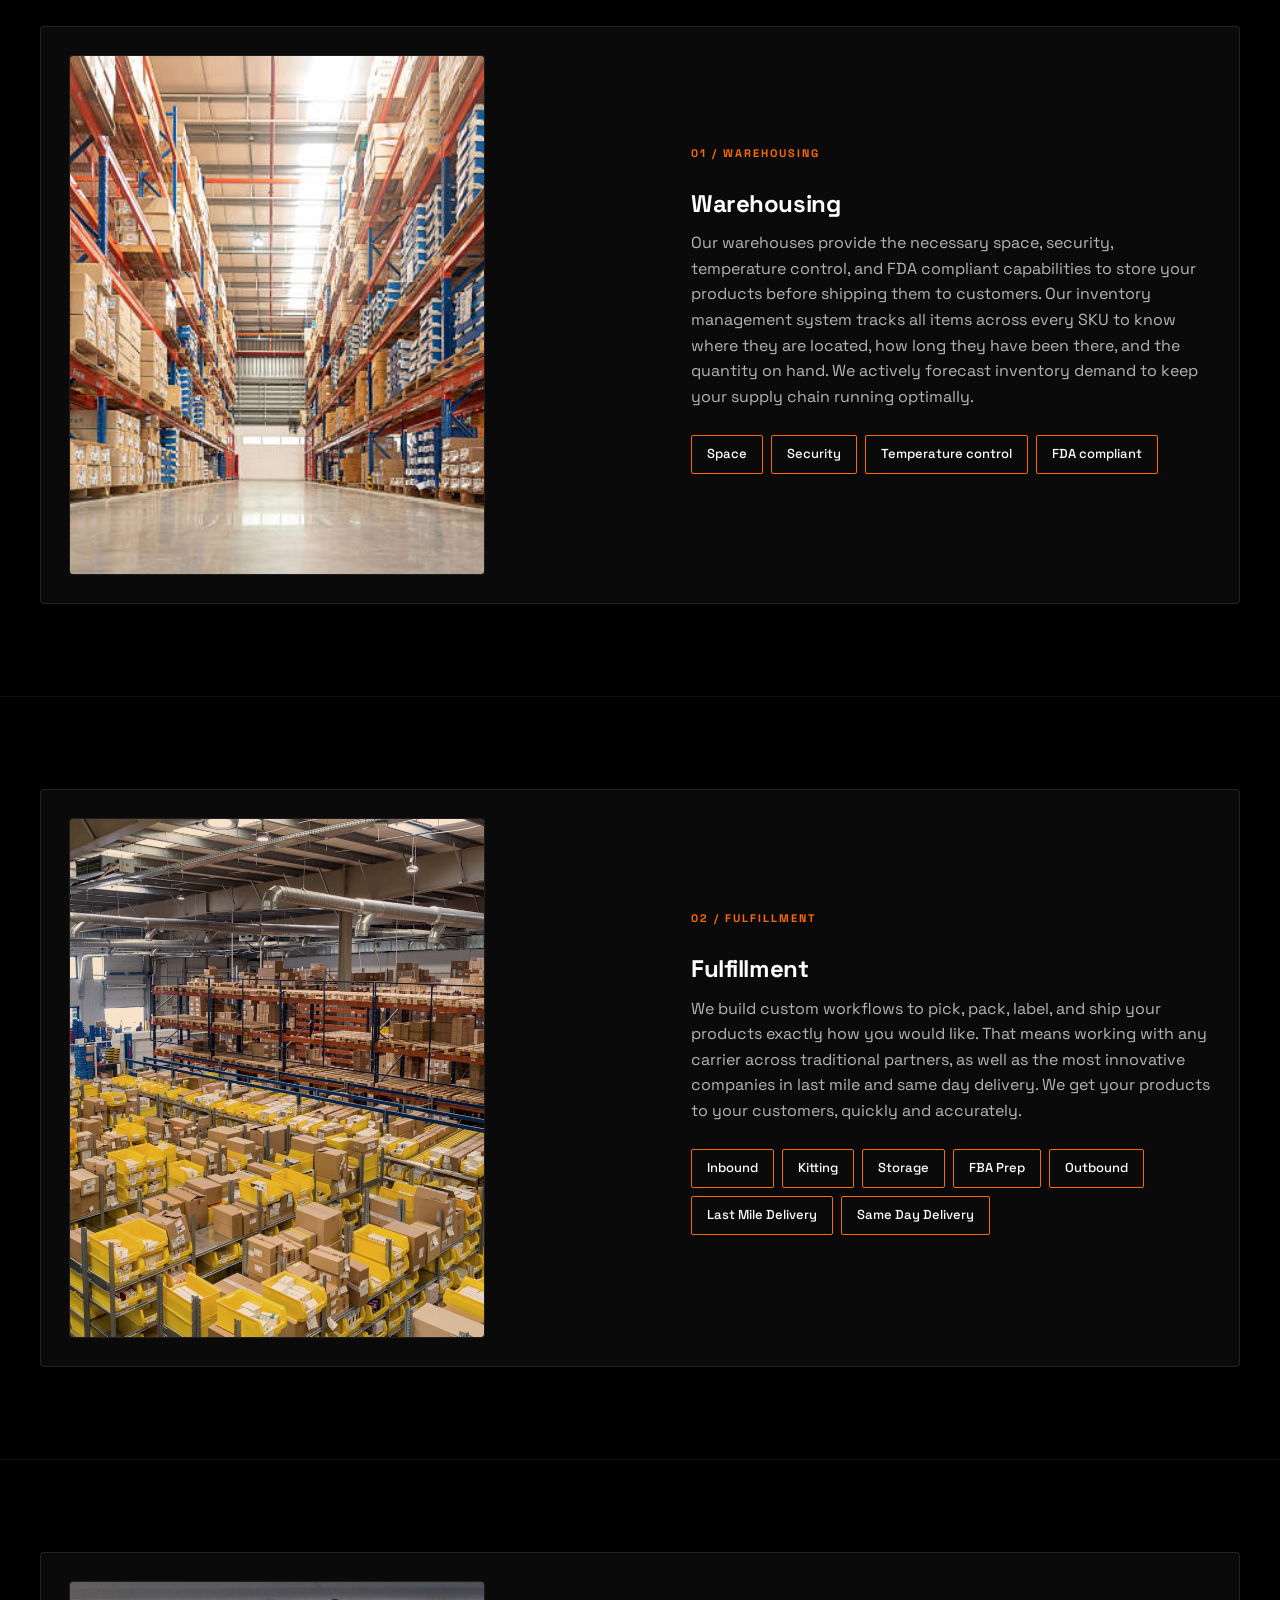
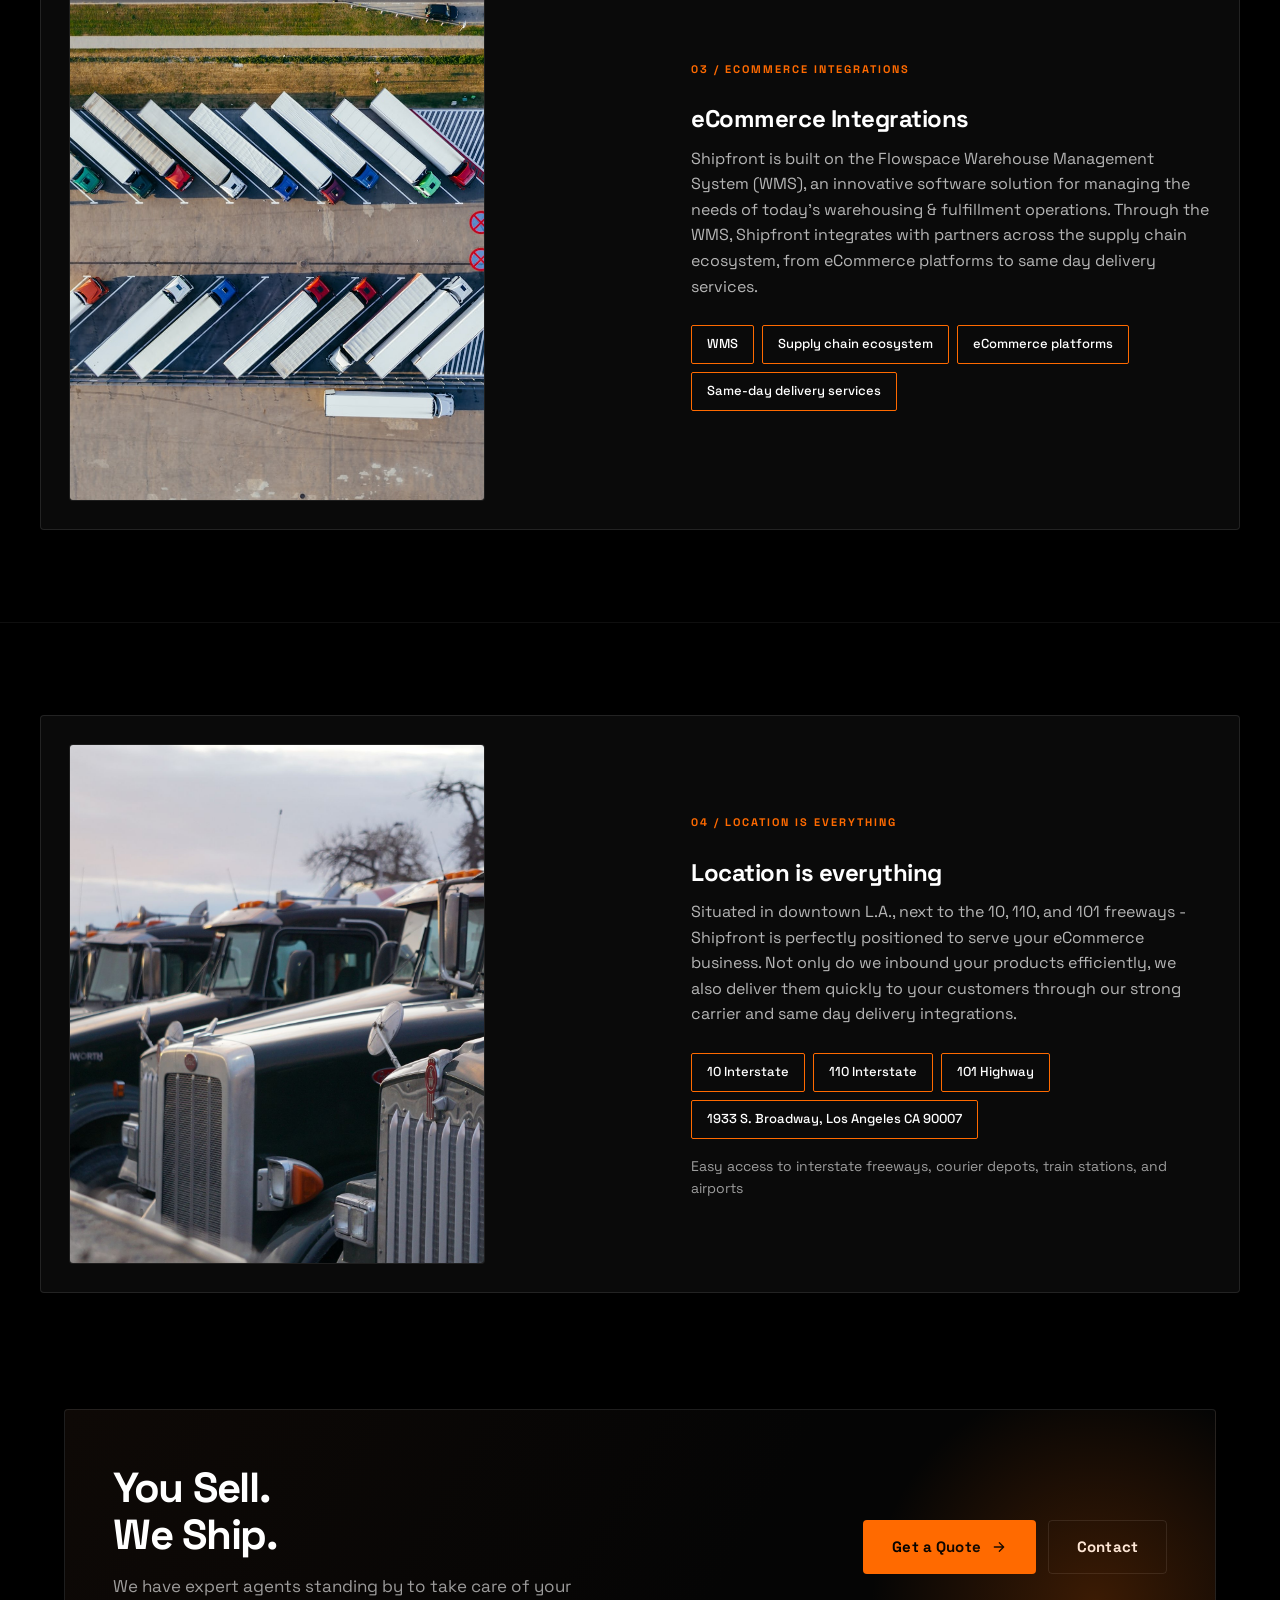
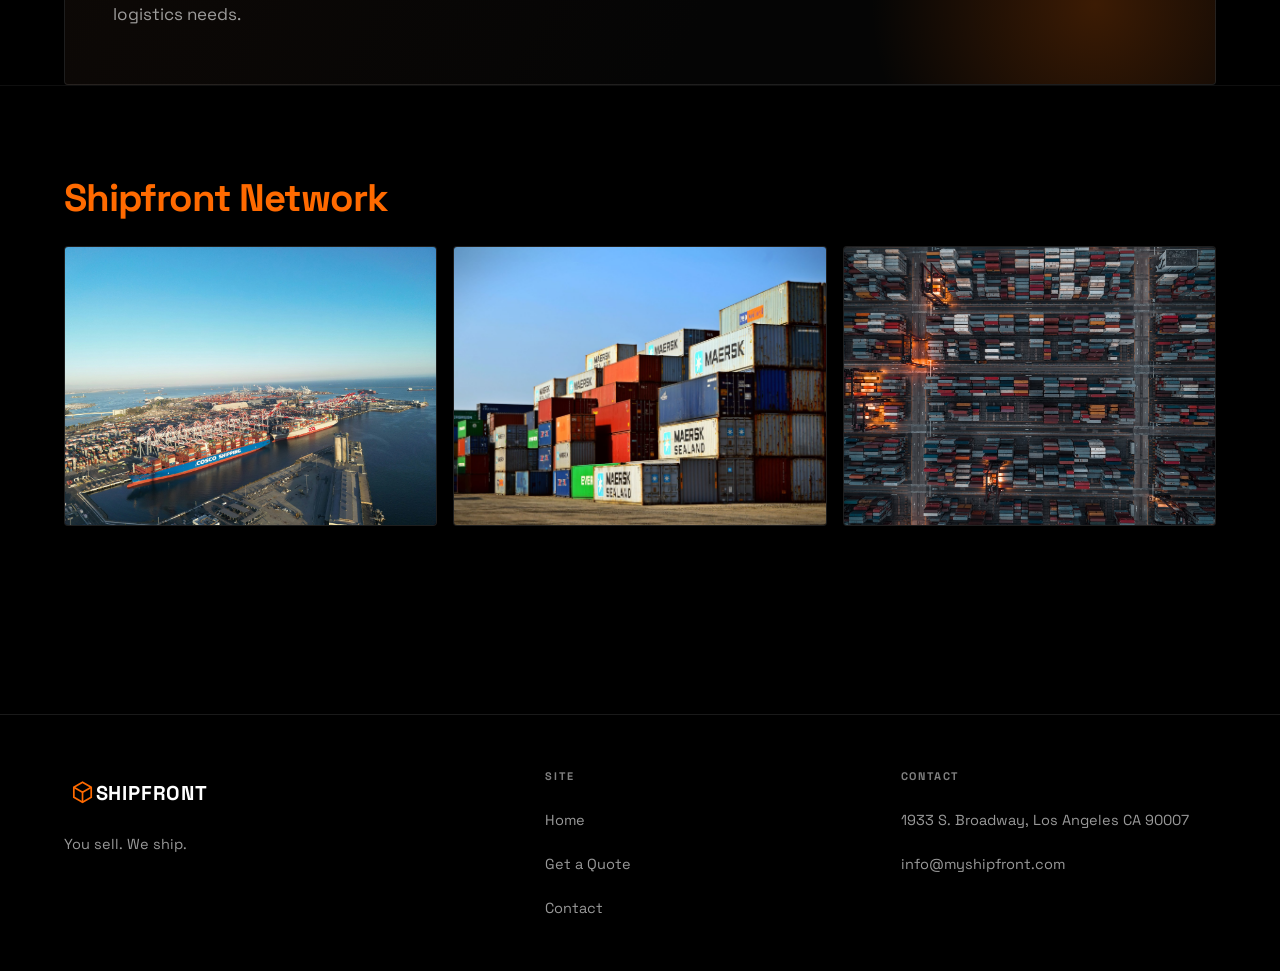
==== commit 7e475394: "Tighten orbit label spacing to Kunal call Replace hand-tuned --dx/--dy pairs with a parametric tilte" ====
--- a/index.html
+++ b/index.html
@@ -73,36 +73,40 @@
         background: #000; color: #fff; font-size: 12px; font-weight: 700;
         letter-spacing: 0.02em; line-height: 1.2; white-space: nowrap;
       }
-      /* --dx and --dy place each label centre relative to the cube ink centre (50%, 49%)
-         in multiples of the rendered cube width, so the ring keeps hugging the cube once
-         the cube hits its cap while the stage keeps growing. --u must match .stage-cube
-         width and max-width in site.css. */
+      /* Each label centre sits on an ellipse around the cube ink centre (50%, 49%),
+         rotated by --tilt, with chips at equal 60deg steps clockwise from Inbound at
+         --t0. Semi-axes are --rx/--ry cube widths (--u) plus --pad for the chip's own
+         half size, so the ring hugs the cube from 360 to the 260px cube cap.
+         --nudge opens room beside the wide Inventory management chip and lifts
+         Special projects off Fulfillment.
+         --u must match .stage-cube width and max-width in site.css. */
+      .orbit-nodes {
+        --rx: 0.33;
+        --ry: 0.31;
+        --pad: 46px;
+        --tilt: -8deg;
+        --t0: 188deg;
+      }
       .orbit-node span {
         --u: min(46cqw, 260px);
-        left: calc(50% + var(--dx) * var(--u));
-        top: calc(49% + var(--dy) * var(--u));
+        --ax: calc(var(--rx) * var(--u) + var(--pad));
+        --ay: calc(var(--ry) * var(--u) + var(--pad));
+        --t: calc(var(--t0) + var(--i) * 60deg + var(--nudge, 0deg));
+        left: calc(50% + var(--ax) * cos(var(--t)) * cos(var(--tilt)) - var(--ay) * sin(var(--t)) * sin(var(--tilt)));
+        top: calc(49% + var(--ax) * cos(var(--t)) * sin(var(--tilt)) + var(--ay) * sin(var(--t)) * cos(var(--tilt)));
         transform: translate(-50%, -50%);
       }
-      .orbit-node:nth-child(1) span { --dx: -0.56; --dy: -0.06; }  /* Inbound */
-      .orbit-node:nth-child(2) span { --dx: -0.1; --dy: -0.5; }    /* Storage */
-      .orbit-node:nth-child(3) span { --dx: 0.46; --dy: -0.46; }   /* Inventory management */
-      .orbit-node:nth-child(4) span { --dx: 0.6; --dy: 0.02; }     /* Kitting */
-      .orbit-node:nth-child(5) span { --dx: 0.3; --dy: 0.46; }     /* Special projects */
-      .orbit-node:nth-child(6) span { --dx: -0.58; --dy: 0.38; }   /* Fulfillment */
+      .orbit-node:nth-child(1) span { --i: 0; }                  /* Inbound */
+      .orbit-node:nth-child(2) span { --i: 1; --nudge: -8deg; }  /* Storage */
+      .orbit-node:nth-child(3) span { --i: 2; }                  /* Inventory management */
+      .orbit-node:nth-child(4) span { --i: 3; }                  /* Kitting */
+      .orbit-node:nth-child(5) span { --i: 4; --nudge: -4deg; }  /* Special projects */
+      .orbit-node:nth-child(6) span { --i: 5; }                  /* Fulfillment */
       .stage-brand, .stage-bullets { display: none !important; }
       @media (max-width: 860px) {
         /* Keep % positions aligned to the SVG art (site.css sets 1/1 here). */
         .stage { aspect-ratio: 520 / 480; }
         .orbit-node span { font-size: 11px; padding: 6px 9px; white-space: normal; max-width: 8.5em; text-align: left; }
-      }
-      @media (max-width: 620px) {
-        /* Two line chips are larger next to the smaller cube, so the ring opens up. */
-        .orbit-node:nth-child(1) span { --dx: -0.63; --dy: -0.08; }
-        .orbit-node:nth-child(2) span { --dx: -0.09; --dy: -0.62; }
-        .orbit-node:nth-child(3) span { --dx: 0.63; --dy: -0.46; }
-        .orbit-node:nth-child(4) span { --dx: 0.7; --dy: 0.06; }
-        .orbit-node:nth-child(5) span { --dx: 0.3; --dy: 0.52; }
-        .orbit-node:nth-child(6) span { --dx: -0.61; --dy: 0.42; }
       }
       @media (prefers-reduced-motion: reduce) {
         .stage-cube { animation: none; transform: none; transition: opacity 200ms ease; }
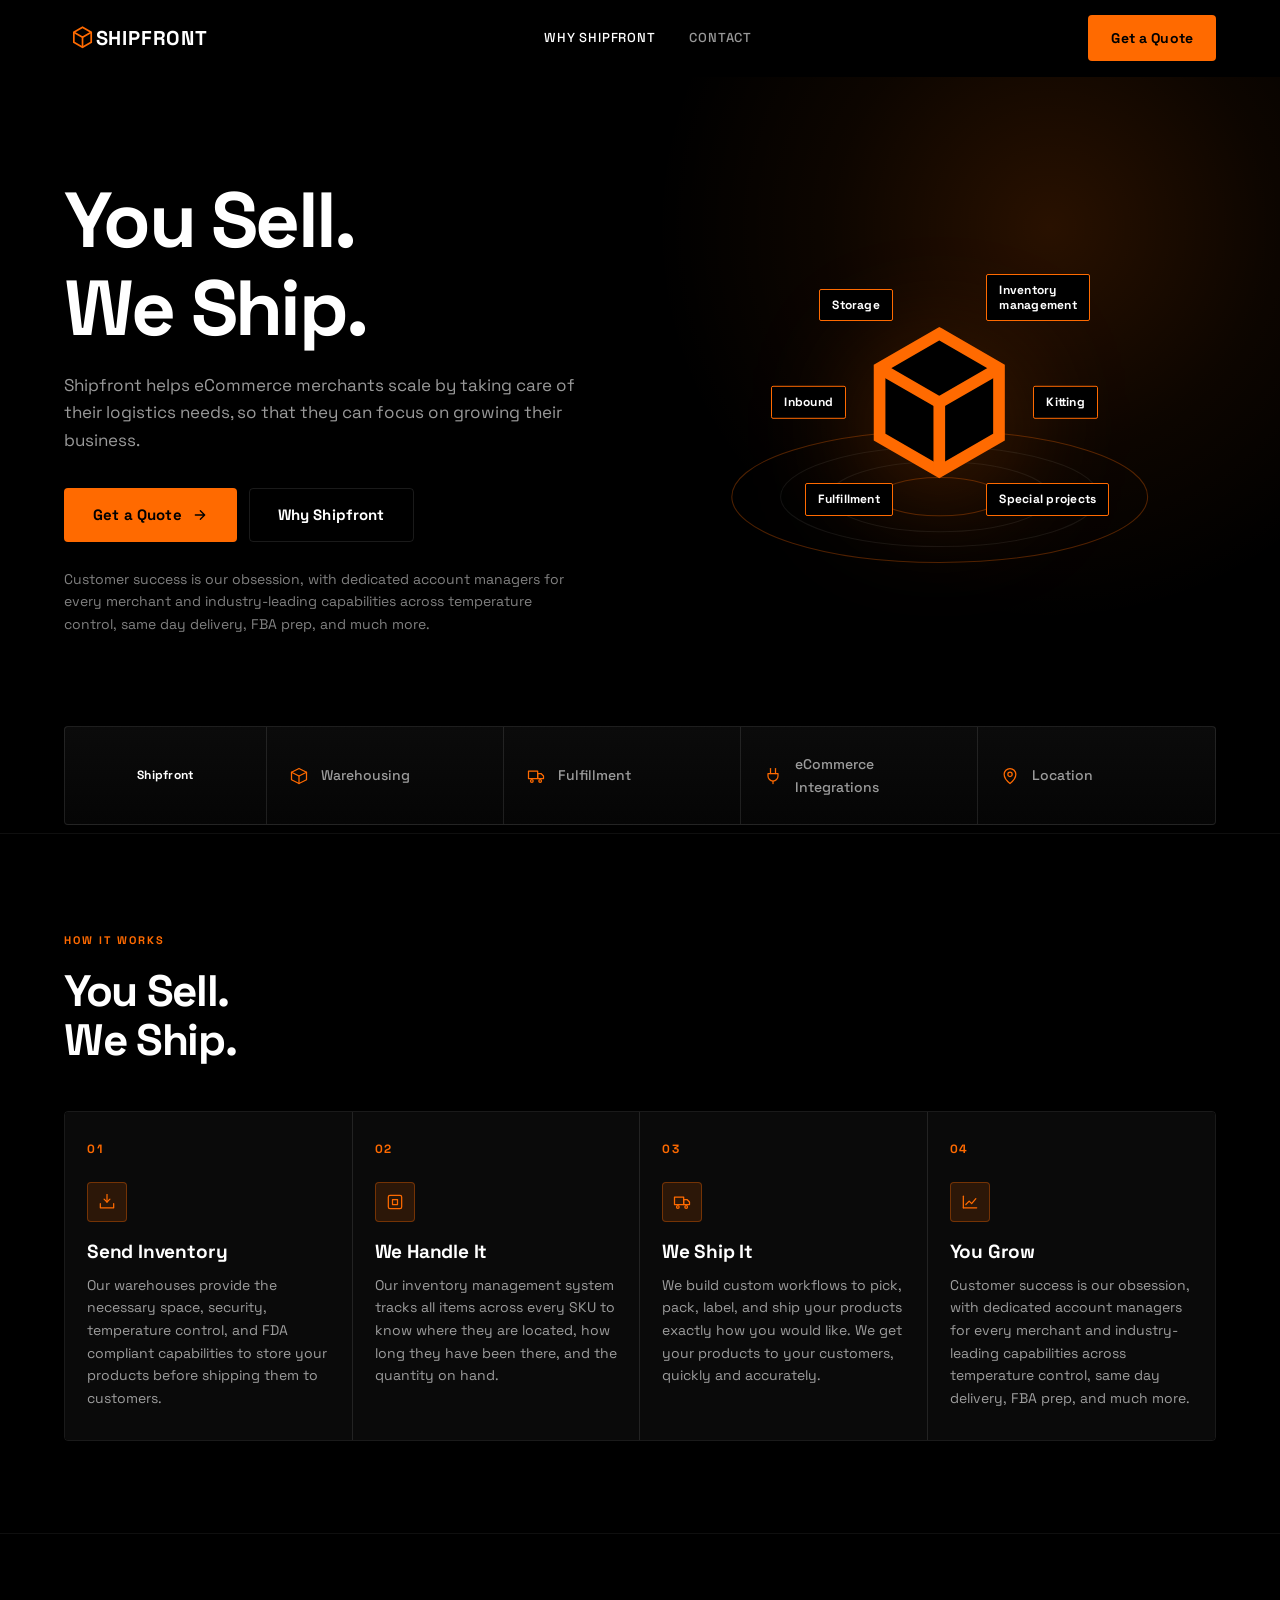
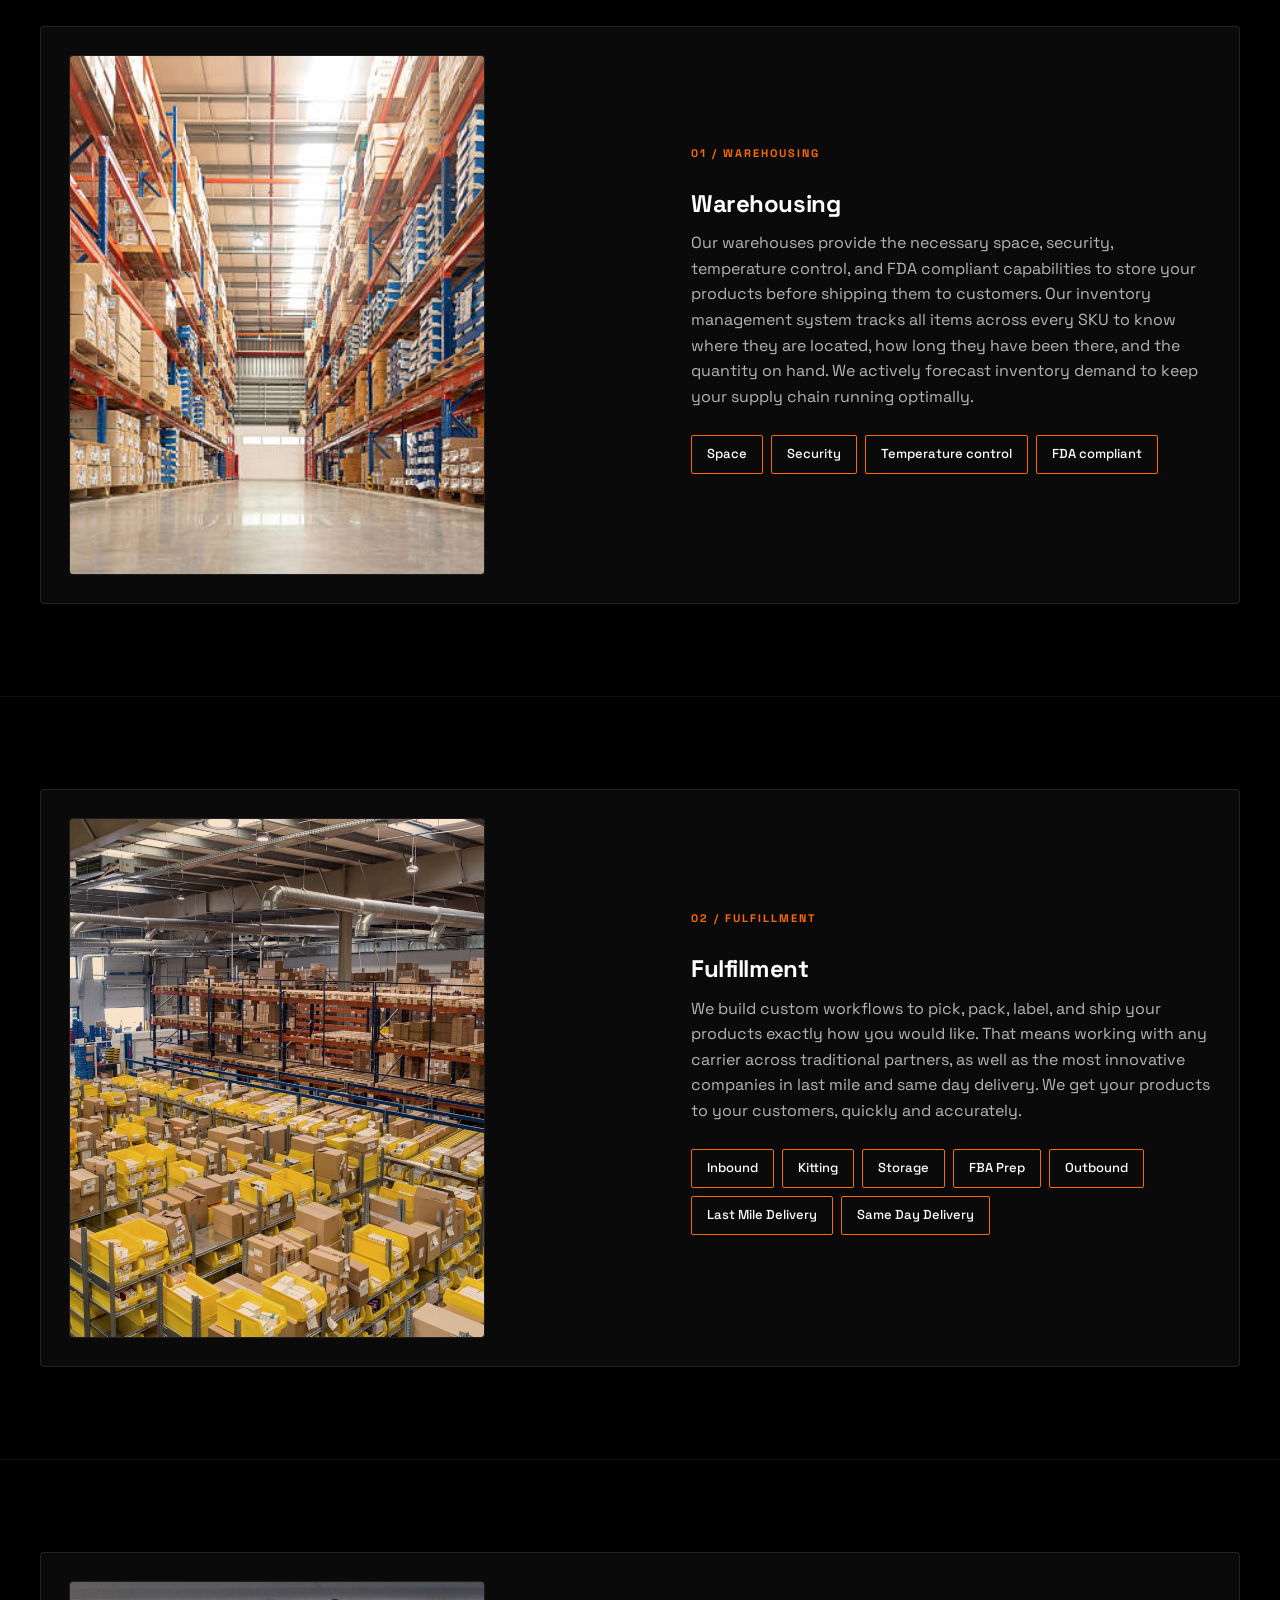
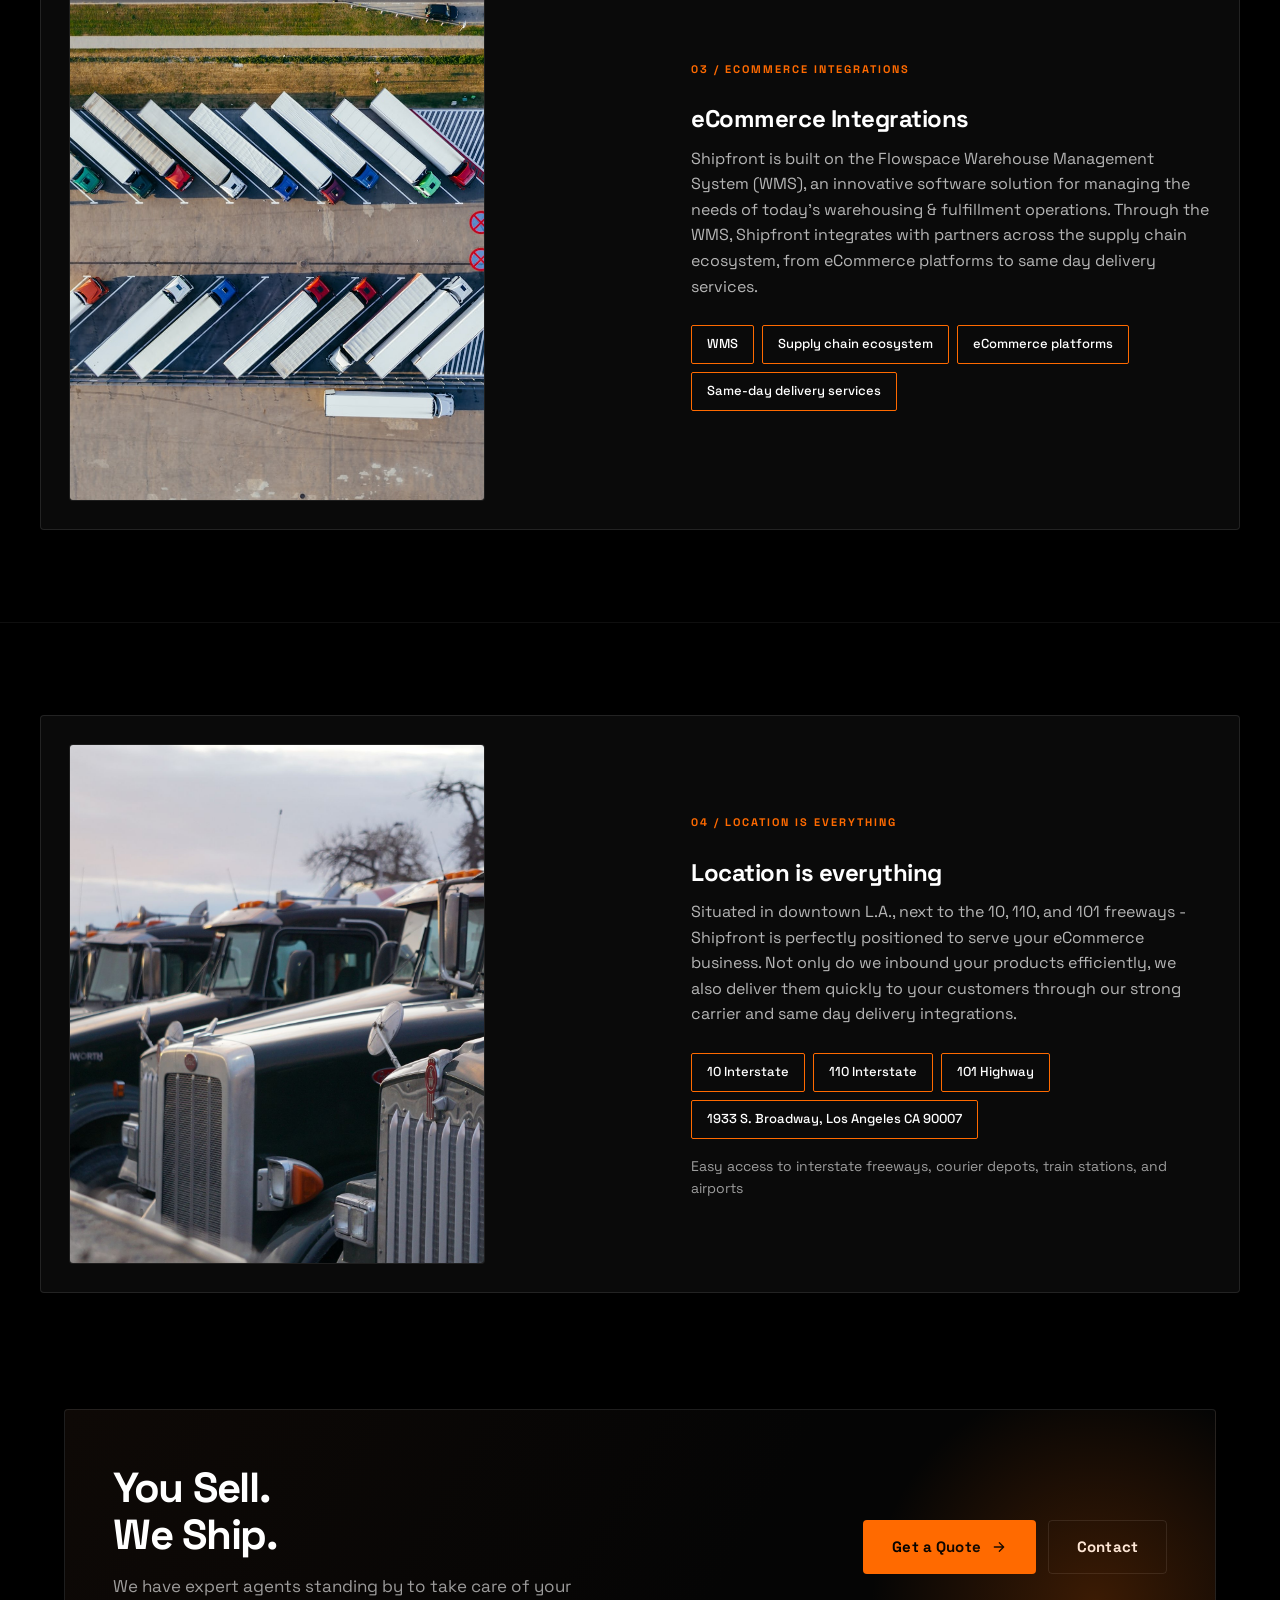
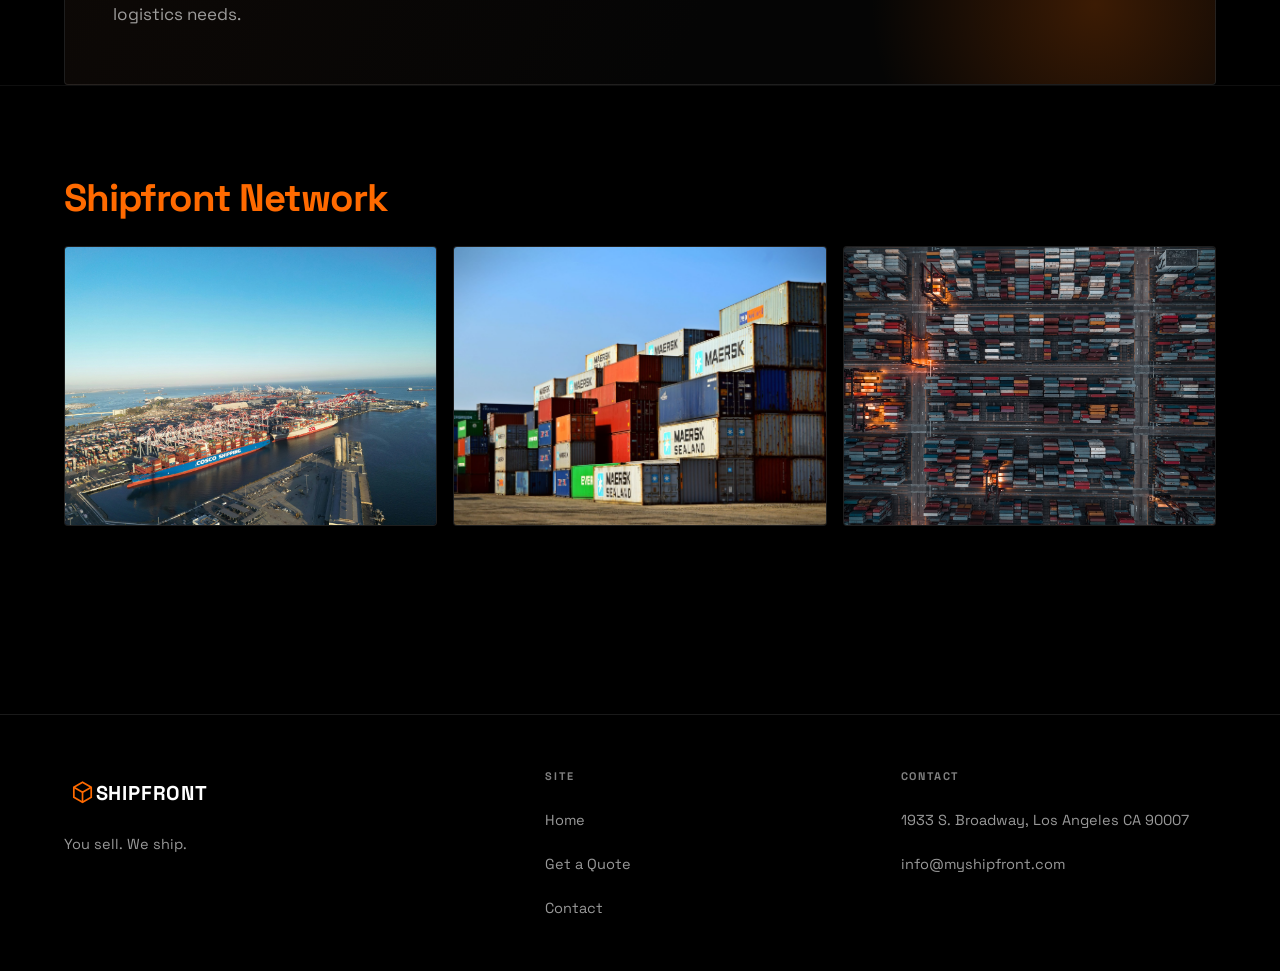
==== commit 715fe888: "Mirror orbit chips around the cube with equal nearest-edge gaps Pin each chip by its cube-facing cor" ====
--- a/index.html
+++ b/index.html
@@ -29,10 +29,13 @@
       .mark svg.cube, .mark .cube { width: 1.853em !important; height: 2.007em !important; }
 
       /* Kunal 30 Sep: floor rings under the cube, no orbit line. Six chips clockwise
-         from Inbound in a gently tilted ring around the cube. */
+         from Inbound in a mirrored constellation around the cube. */
       .stage {
         overflow: visible;
         container-type: inline-size;
+        --t-fast: 90ms;
+        --t-base: 250ms;
+        --ease-out-expo: cubic-bezier(0.16, 1, 0.3, 1);
         --orbit-spring: linear(0, 0.042, 0.141, 0.267, 0.399, 0.526, 0.639, 0.735, 0.813, 0.875, 0.922,
           0.957, 0.981, 0.997, 1.007, 1.012, 1.015, 1.015, 1.014, 1.012, 1.01, 1.008, 1.007, 1.005, 1);
       }
@@ -41,7 +44,7 @@
       }
       .stage-art {
         pointer-events: none;
-        transition: opacity 240ms ease-out;
+        transition: opacity var(--t-base) ease-out;
       }
       @starting-style {
         .stage-art { opacity: 0; }
@@ -56,6 +59,11 @@
           .stage-cube { transform: translateY(8px); }
         }
       }
+      /* Each chip is pinned by the corner or edge nearest the cube, so every chip sits
+         the same gap --g from the painted hexagon and wide chips grow outward.
+         --u is the cube width and must match .stage-cube width and max-width in site.css.
+         Painted hexagon (path plus 1.1 stroke, pointy top): circumradius 0.2973u,
+         apothem 0.2575u, centre 2.08% of u above the cube box centre. */
       .orbit-nodes {
         position: absolute;
         inset: 0;
@@ -64,6 +72,11 @@
         list-style: none;
         z-index: 4;
         pointer-events: none;
+        --u: min(46cqw, 260px);
+        --g: clamp(20px, 0.11 * var(--u), 32px);
+        --hex-r: calc(0.2973 * var(--u));
+        --hex-a: calc(0.2575 * var(--u));
+        --ink-y: calc(50% - 0.0208 * var(--u));
       }
       .orbit-node { position: static; transform: none; }
       .orbit-node span {
@@ -71,46 +84,63 @@
         inset: auto; max-width: none;
         padding: 8px 12px; border: 1px solid #ff6a00; border-radius: 2px;
         background: #000; color: #fff; font-size: 12px; font-weight: 700;
-        letter-spacing: 0.02em; line-height: 1.2; white-space: nowrap;
-      }
-      /* Each label centre sits on an ellipse around the cube ink centre (50%, 49%),
-         rotated by --tilt, with chips at equal 60deg steps clockwise from Inbound at
-         --t0. Semi-axes are --rx/--ry cube widths (--u) plus --pad for the chip's own
-         half size, so the ring hugs the cube from 360 to the 260px cube cap.
-         --nudge opens room beside the wide Inventory management chip and lifts
-         Special projects off Fulfillment.
-         --u must match .stage-cube width and max-width in site.css. */
-      .orbit-nodes {
-        --rx: 0.33;
-        --ry: 0.31;
-        --pad: 46px;
-        --tilt: -8deg;
-        --t0: 188deg;
-      }
-      .orbit-node span {
-        --u: min(46cqw, 260px);
-        --ax: calc(var(--rx) * var(--u) + var(--pad));
-        --ay: calc(var(--ry) * var(--u) + var(--pad));
-        --t: calc(var(--t0) + var(--i) * 60deg + var(--nudge, 0deg));
-        left: calc(50% + var(--ax) * cos(var(--t)) * cos(var(--tilt)) - var(--ay) * sin(var(--t)) * sin(var(--tilt)));
-        top: calc(49% + var(--ax) * cos(var(--t)) * sin(var(--tilt)) + var(--ay) * sin(var(--t)) * cos(var(--tilt)));
-        transform: translate(-50%, -50%);
-      }
-      .orbit-node:nth-child(1) span { --i: 0; }                  /* Inbound */
-      .orbit-node:nth-child(2) span { --i: 1; --nudge: -8deg; }  /* Storage */
-      .orbit-node:nth-child(3) span { --i: 2; }                  /* Inventory management */
-      .orbit-node:nth-child(4) span { --i: 3; }                  /* Kitting */
-      .orbit-node:nth-child(5) span { --i: 4; --nudge: -4deg; }  /* Special projects */
-      .orbit-node:nth-child(6) span { --i: 5; }                  /* Fulfillment */
+        letter-spacing: 0.02em; line-height: 1.2; white-space: nowrap; text-align: left;
+        /* Top and bottom pairs: inner edges sit --k either side of the axis. Special
+           projects is 3.9em wider than Inbound, so this --k puts the cluster's outer edges
+           level left and right; it never drops below 0.76g (1.5g between the pair). */
+        --k: max(0.76 * var(--g), var(--hex-a) + var(--g) - 3.9em);
+        /* Distance from the hexagon centre to the cube-facing edge of the top and bottom
+           rows that leaves gap --g from the inner corner to the slanted hexagon side. */
+        --row: calc(var(--hex-r) + (var(--g) - 0.5 * var(--k)) / 0.866);
+      }
+      .orbit-node:nth-child(1) span {  /* Inbound */
+        --i: 0; --from: -6px 0;
+        right: calc(50% + var(--hex-a) + var(--g)); top: var(--ink-y); transform: translateY(-50%);
+      }
+      .orbit-node:nth-child(2) span {  /* Storage */
+        --i: 1; --from: -3px -5.2px;
+        right: calc(50% + var(--k)); bottom: calc(100% - var(--ink-y) + var(--row));
+      }
+      .orbit-node:nth-child(3) span {  /* Inventory management, one word per line to match the other widths */
+        --i: 2; --from: 3px -5.2px;
+        left: calc(50% + var(--k)); bottom: calc(100% - var(--ink-y) + var(--row));
+        white-space: normal; width: min-content;
+      }
+      .orbit-node:nth-child(4) span {  /* Kitting */
+        --i: 3; --from: 6px 0;
+        left: calc(50% + var(--hex-a) + var(--g)); top: var(--ink-y); transform: translateY(-50%);
+      }
+      .orbit-node:nth-child(5) span {  /* Special projects */
+        --i: 4; --from: 3px 5.2px;
+        left: calc(50% + var(--k)); top: calc(var(--ink-y) + var(--row));
+      }
+      .orbit-node:nth-child(6) span {  /* Fulfillment */
+        --i: 5; --from: -3px 5.2px;
+        right: calc(50% + var(--k)); top: calc(var(--ink-y) + var(--row));
+      }
       .stage-brand, .stage-bullets { display: none !important; }
       @media (max-width: 860px) {
         /* Keep % positions aligned to the SVG art (site.css sets 1/1 here). */
         .stage { aspect-ratio: 520 / 480; }
-        .orbit-node span { font-size: 11px; padding: 6px 9px; white-space: normal; max-width: 8.5em; text-align: left; }
+        .orbit-node span { font-size: 11px; padding: 6px 9px; }
+      }
+      @media (prefers-reduced-motion: no-preference) {
+        /* Chips settle 6px inward once the cube starts to land, 50ms apart clockwise. */
+        .orbit-node span {
+          transition: opacity 240ms ease-out, translate 360ms var(--ease-out-expo);
+          transition-delay: calc(160ms + var(--i) * 50ms);
+        }
+        @starting-style {
+          .orbit-node span { opacity: 0; translate: var(--from); }
+        }
       }
       @media (prefers-reduced-motion: reduce) {
         .stage-cube { animation: none; transform: none; transition: opacity 200ms ease; }
         .stage-art { transition: opacity 200ms ease; }
+        .orbit-node span { transition: opacity 140ms linear; }
+        @starting-style {
+          .orbit-node span { opacity: 0; }
+        }
       }
     </style>
   </head>
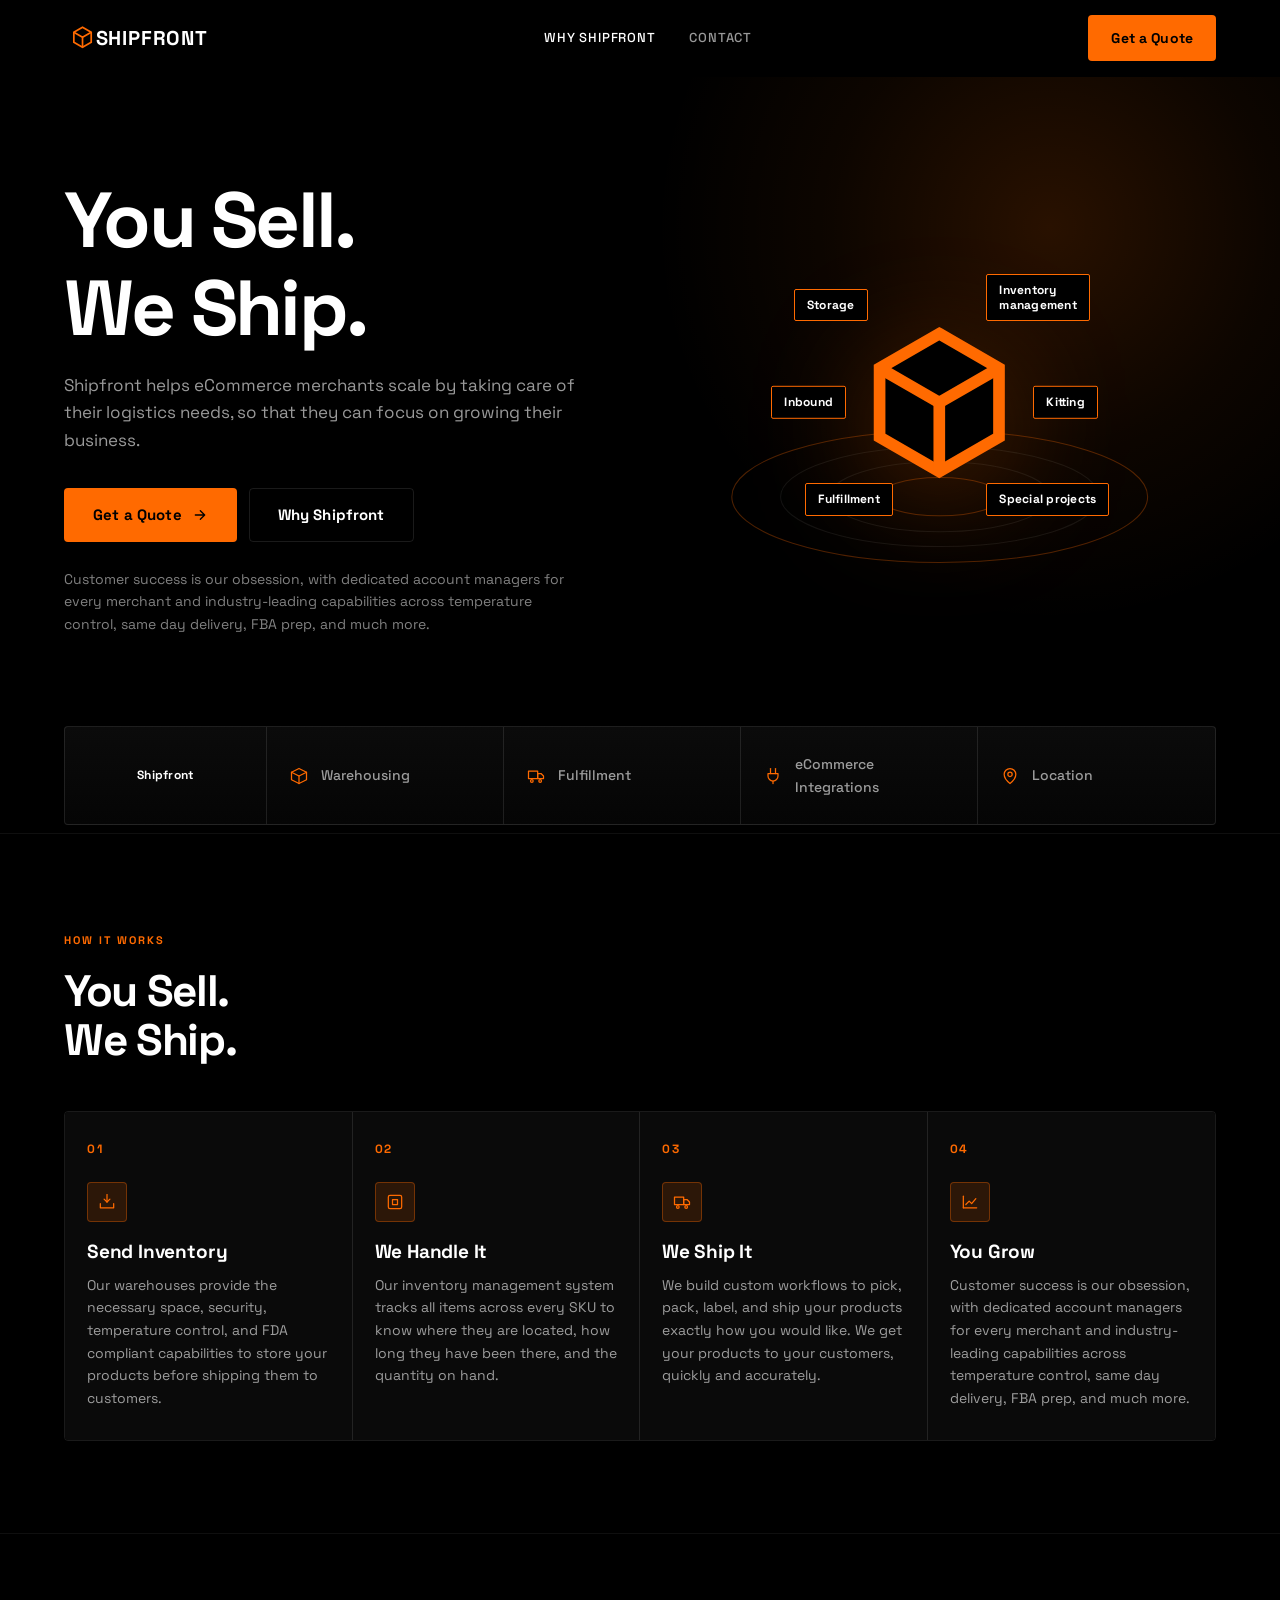
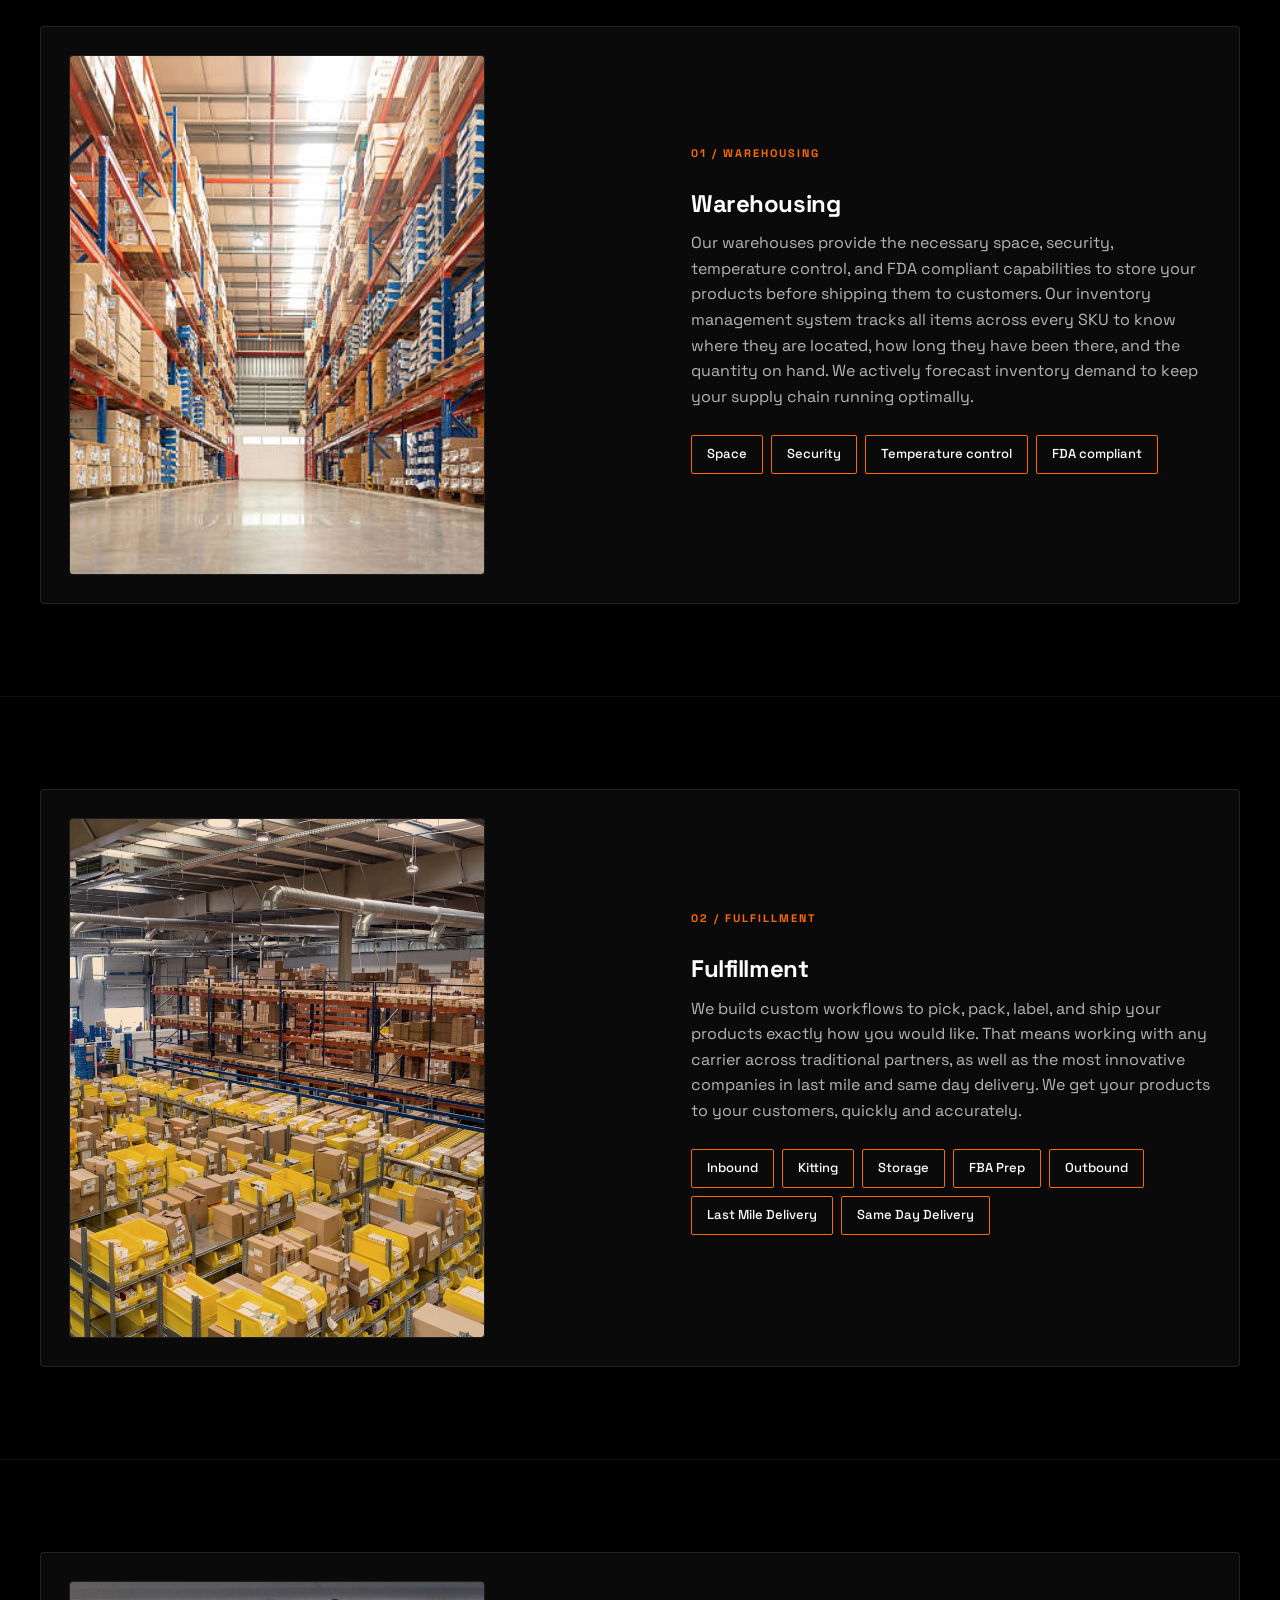
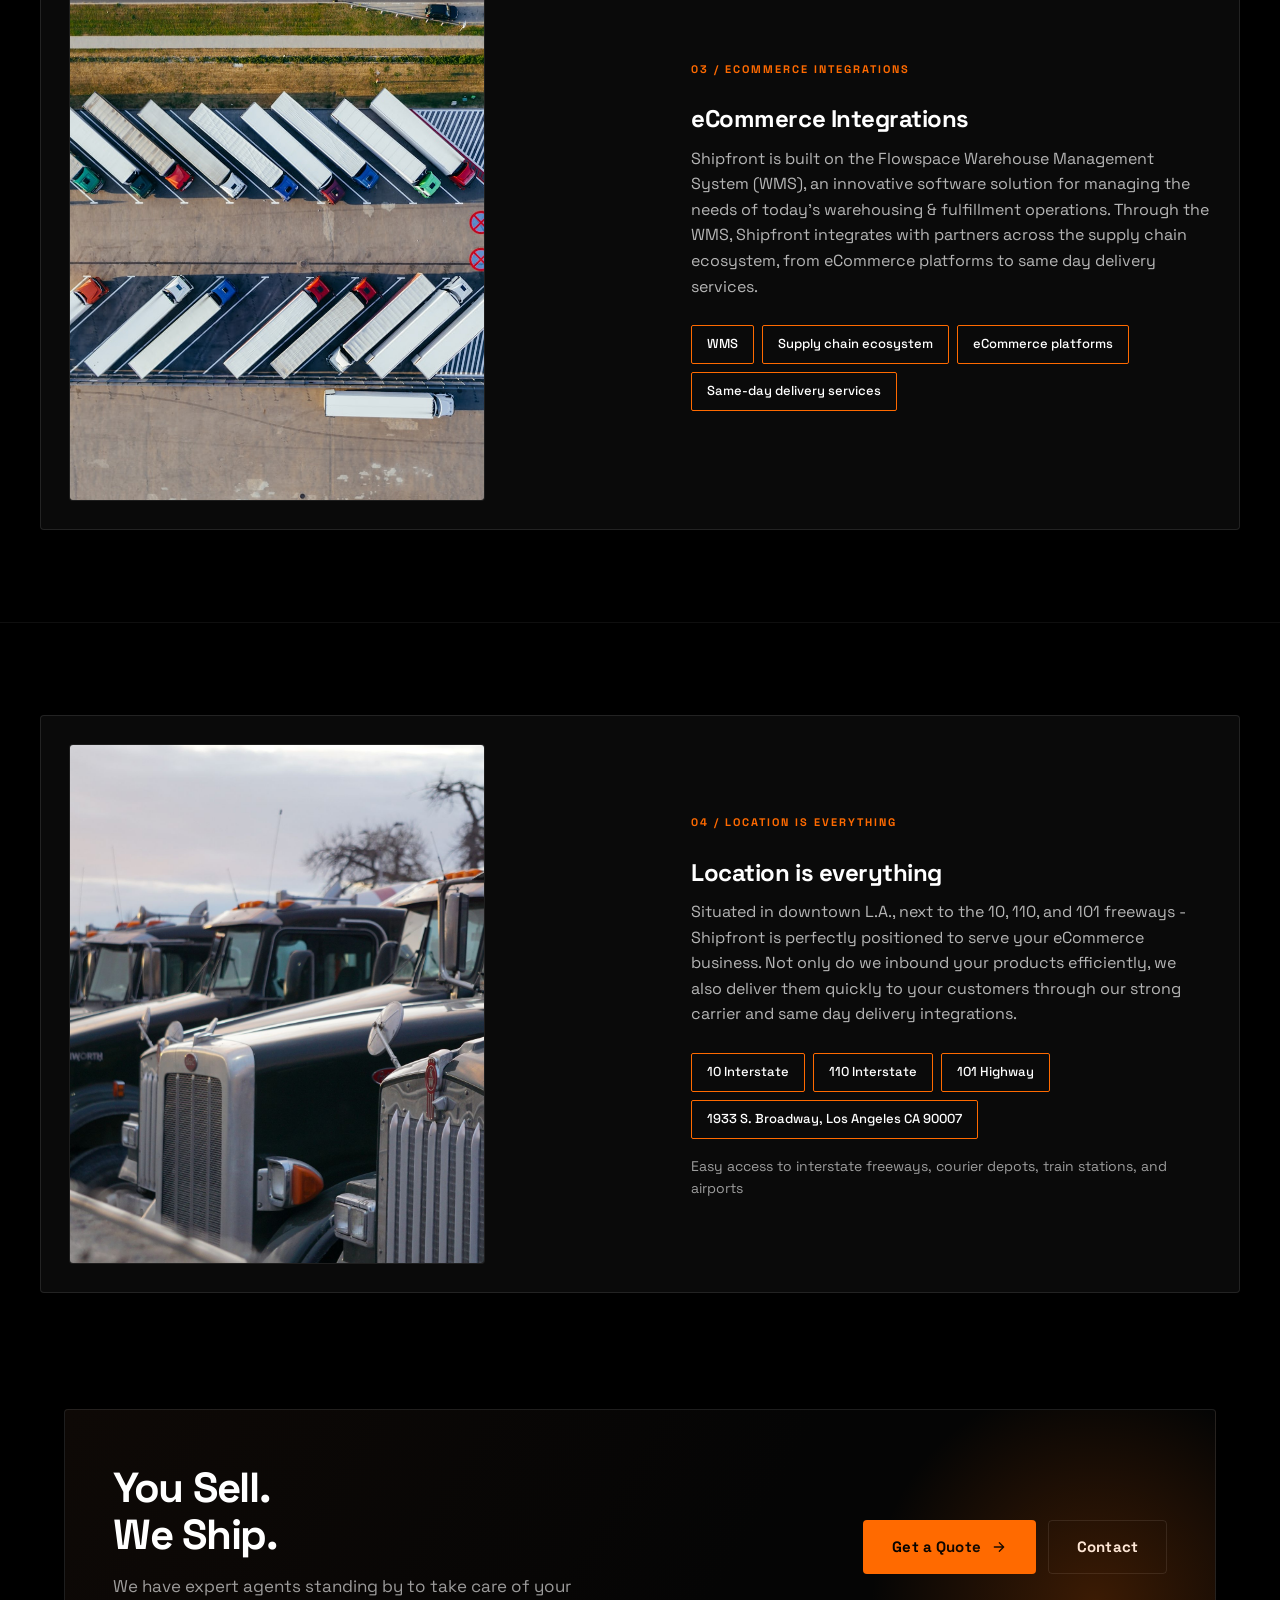
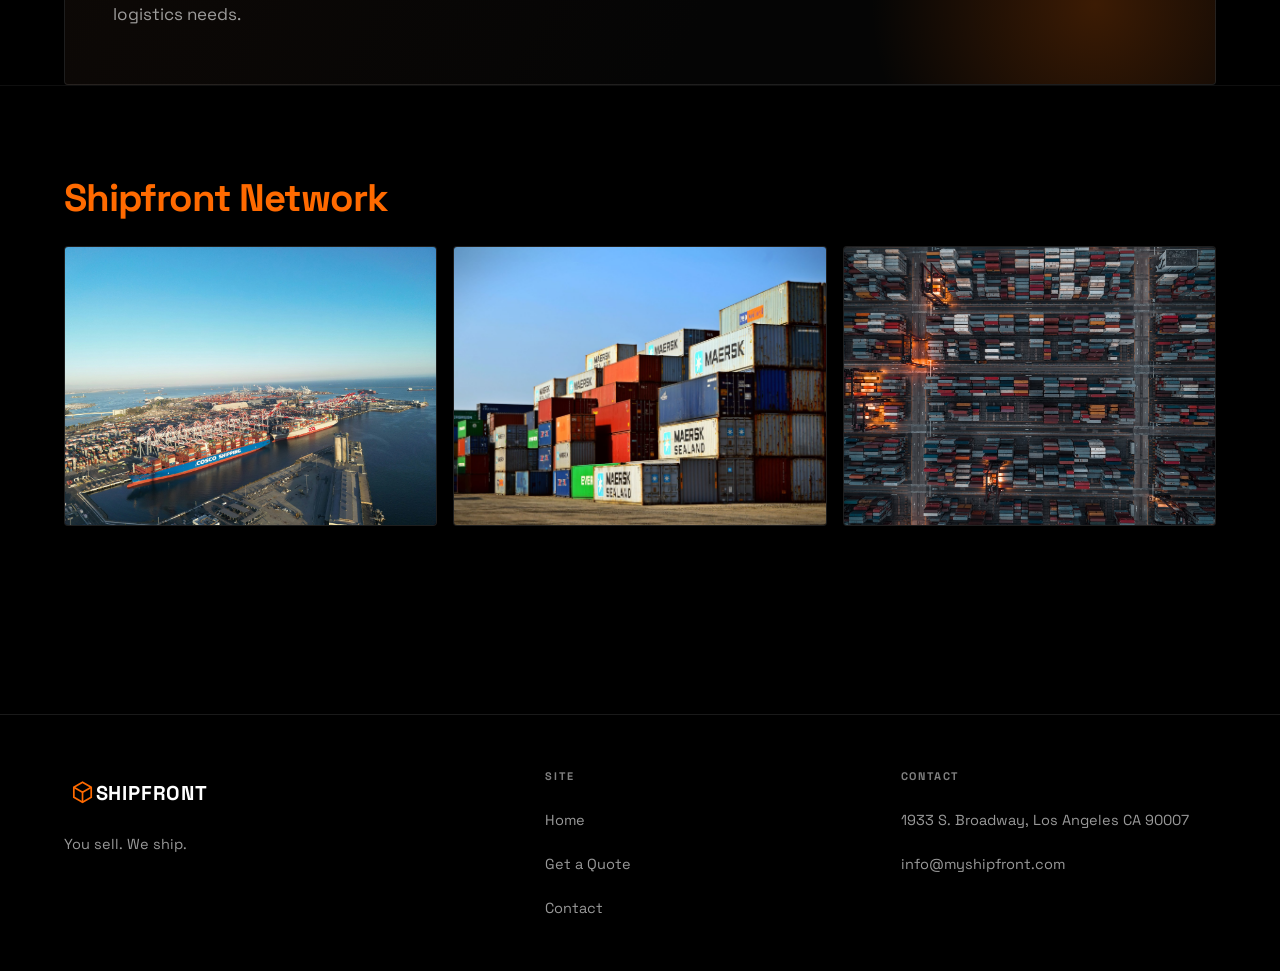
==== commit 0456c799: "Shift the Storage orbit label further left The gap between Storage and Inventory management was tigh" ====
--- a/index.html
+++ b/index.html
@@ -97,9 +97,9 @@
         --i: 0; --from: -6px 0;
         right: calc(50% + var(--hex-a) + var(--g)); top: var(--ink-y); transform: translateY(-50%);
       }
-      .orbit-node:nth-child(2) span {  /* Storage */
+      .orbit-node:nth-child(2) span {  /* Storage, 0.1u further left so the gap to Inventory management matches the other labels */
         --i: 1; --from: -3px -5.2px;
-        right: calc(50% + var(--k)); bottom: calc(100% - var(--ink-y) + var(--row));
+        right: calc(50% + var(--k) + 0.1 * var(--u)); bottom: calc(100% - var(--ink-y) + var(--row));
       }
       .orbit-node:nth-child(3) span {  /* Inventory management, one word per line to match the other widths */
         --i: 2; --from: 3px -5.2px;
--- a/assets/css/site.css
+++ b/assets/css/site.css
@@ -2145,3 +2145,38 @@
 /* ---------- Kunal 30 Sep: quote page, cut the dead space under the address panel ---------- */
 .form-grid { padding-bottom: 24px; }
 main:has(.form-grid) + .site-footer { margin-top: 24px; }
+
+/* Quote form delivery states. Honeypot is off screen, status and error take no space until used. */
+.hp-field {
+  position: absolute;
+  left: -10000px;
+  width: 1px;
+  height: 1px;
+  overflow: hidden;
+}
+.form-status:empty {
+  display: none;
+}
+.form-status {
+  margin: 12px 0 0;
+  font-size: 14px;
+  opacity: 0.75;
+}
+.form-fail {
+  margin-top: 16px;
+  padding: 12px 14px;
+  border: 1px solid #ff6a00;
+  font-size: 14px;
+  line-height: 1.5;
+}
+.form-fail p {
+  margin: 0;
+}
+.form-fail a {
+  color: inherit;
+  text-decoration: underline;
+}
+.form-fail:focus {
+  outline: 2px solid #ff6a00;
+  outline-offset: 2px;
+}
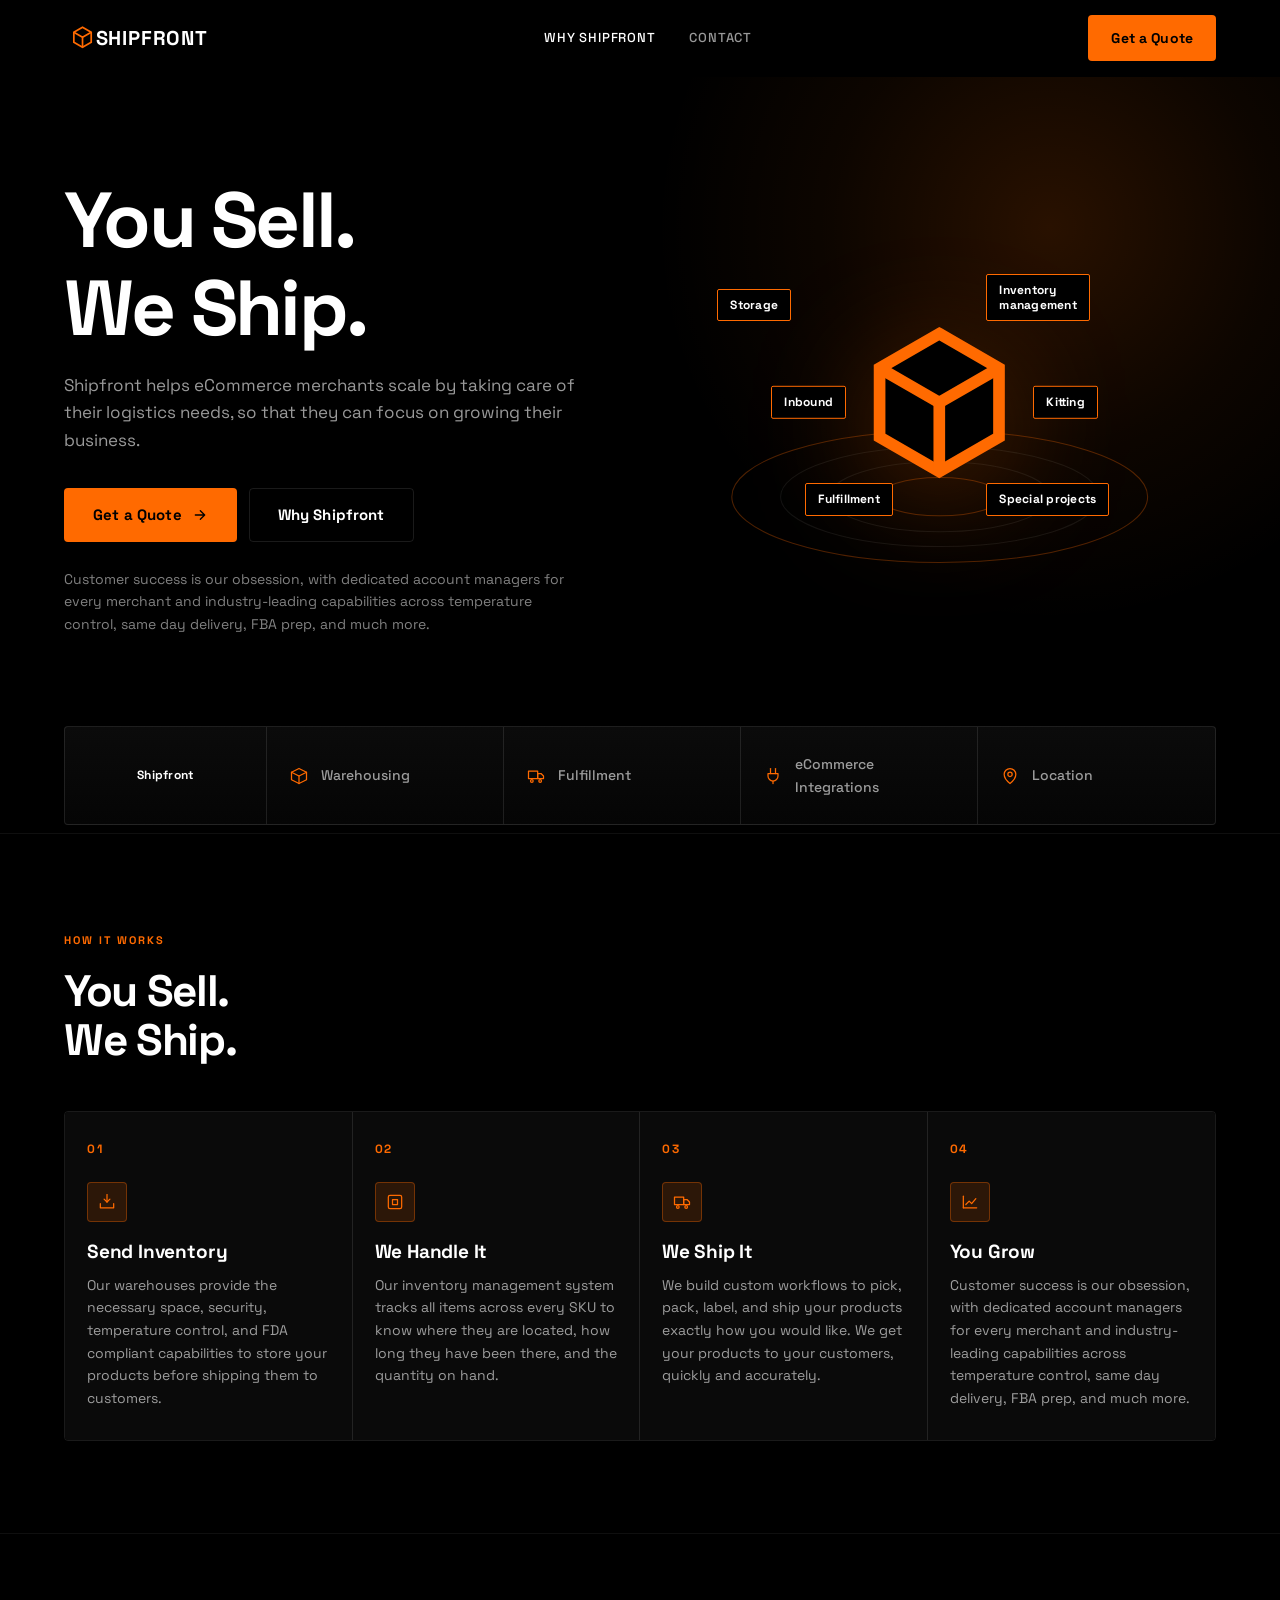
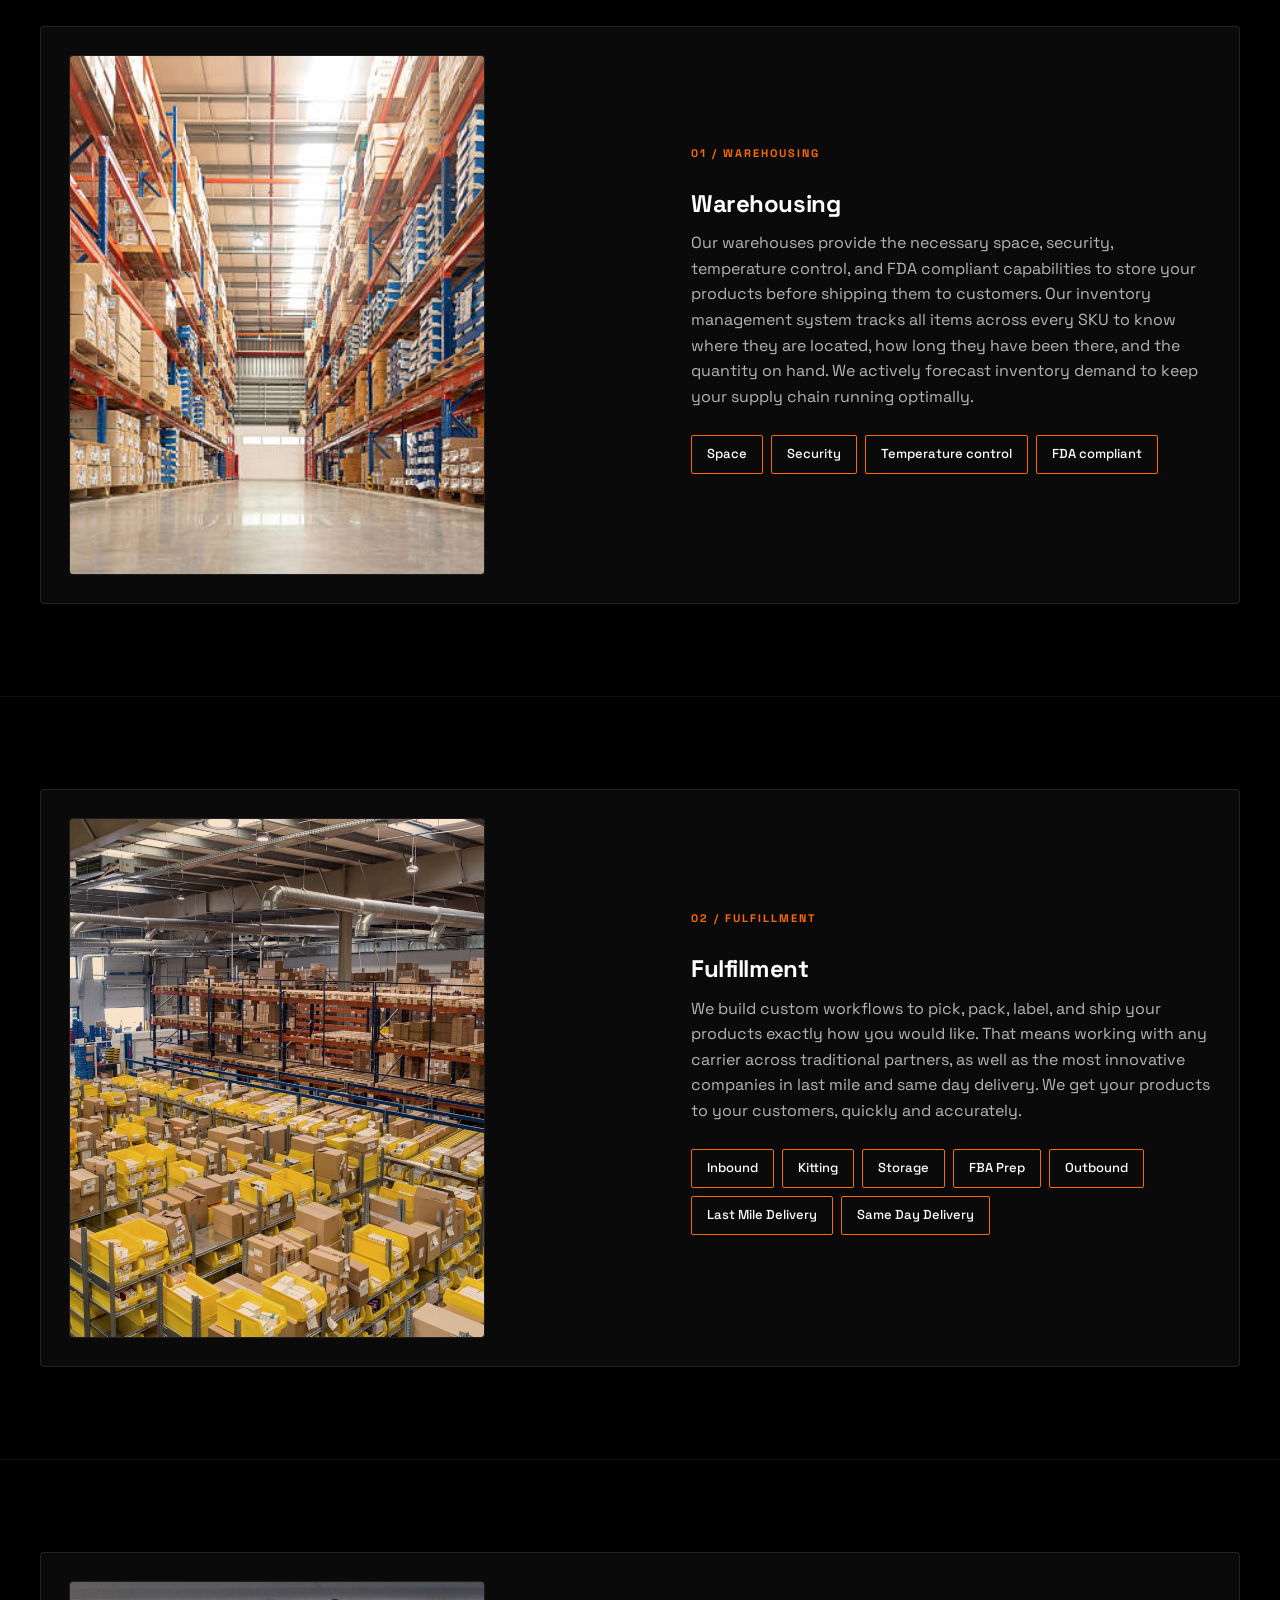
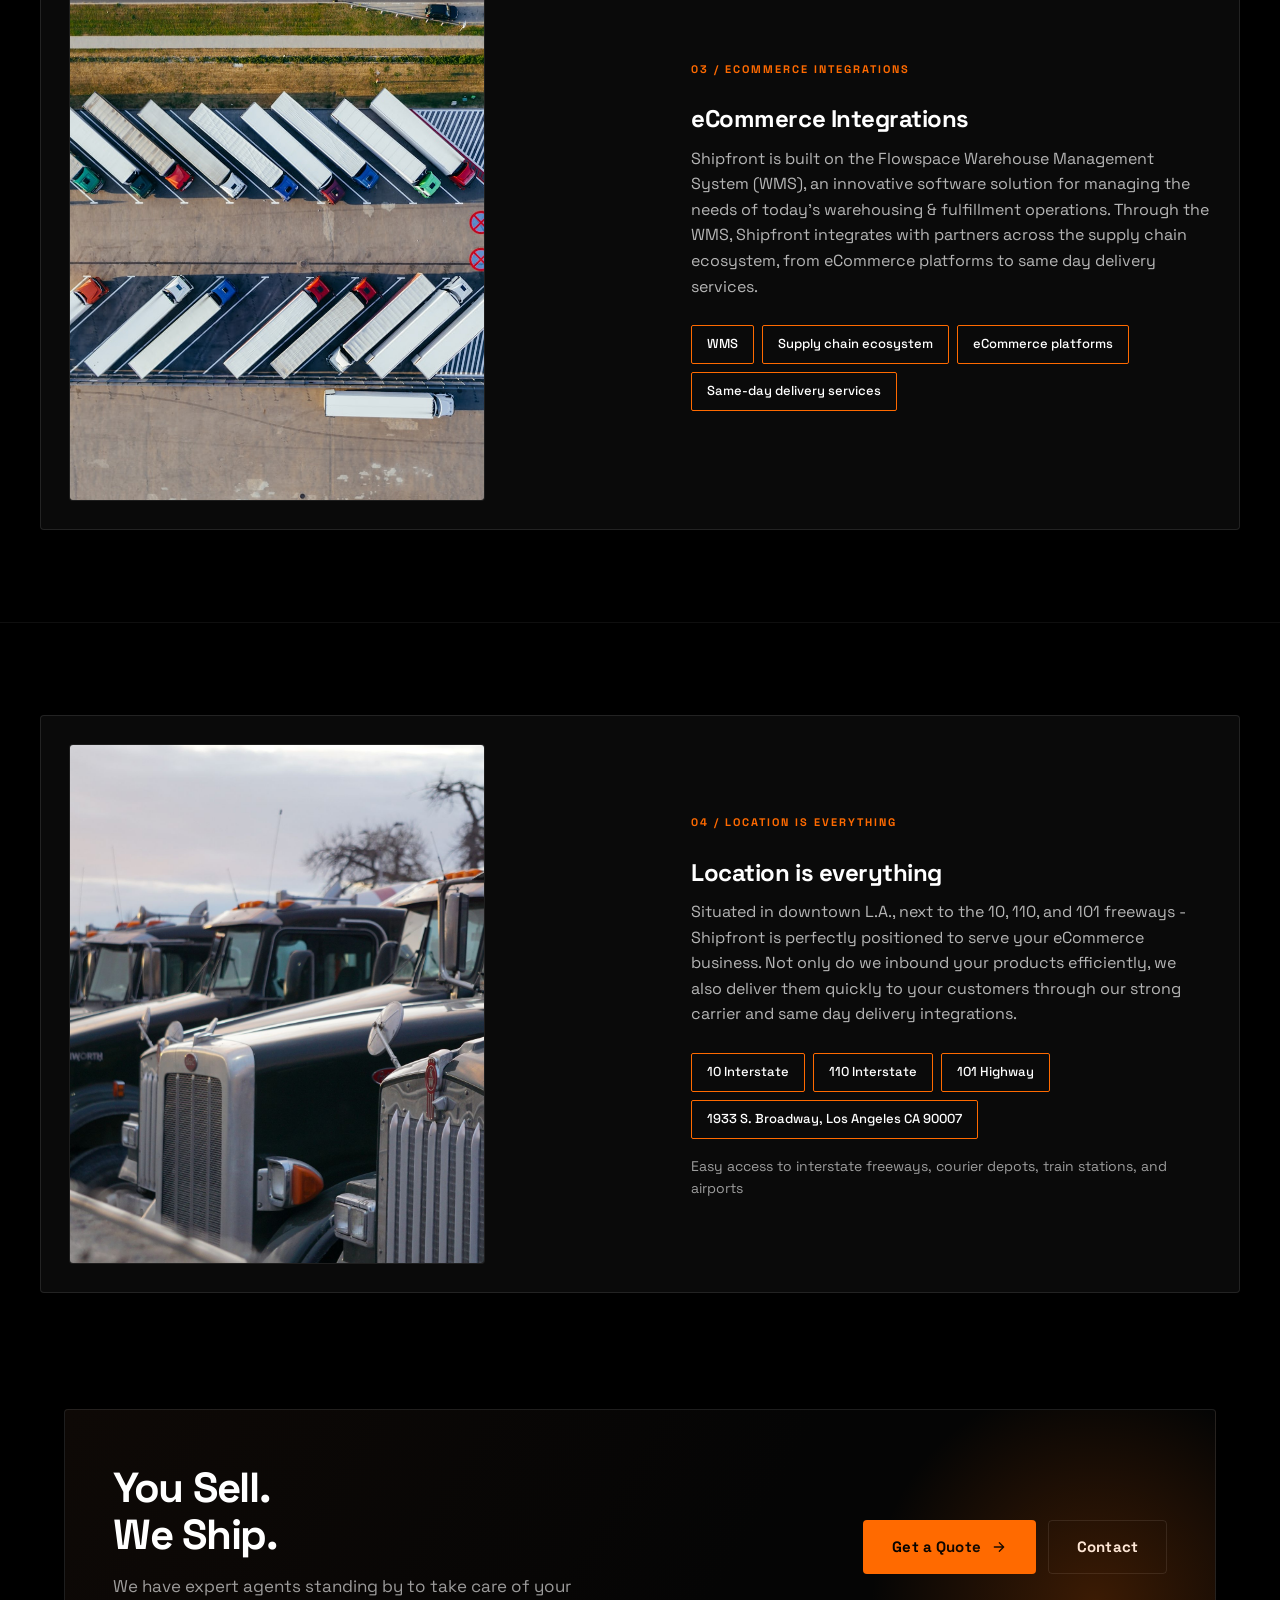
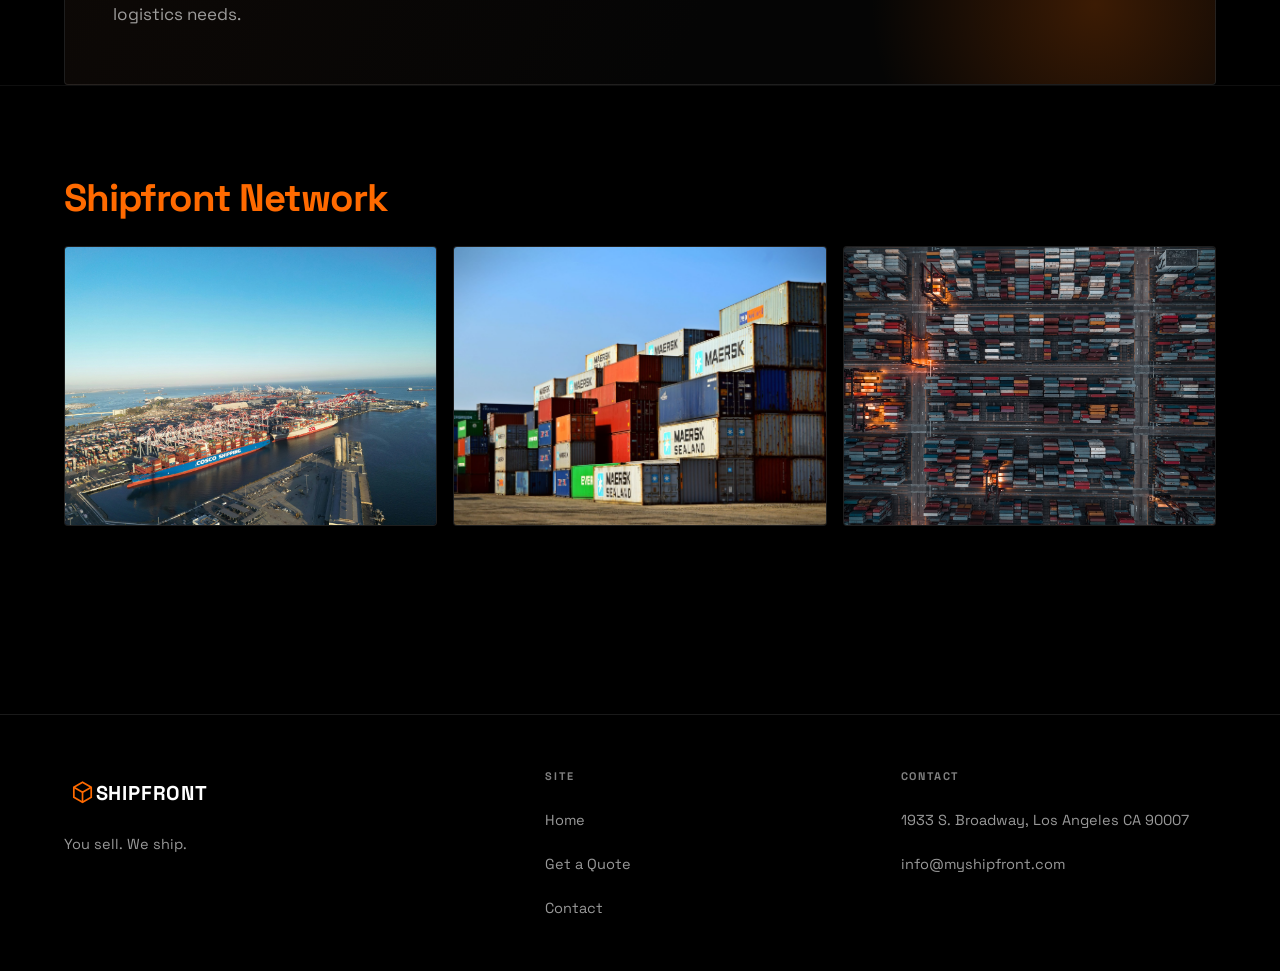
==== commit bb946c9f: "Move the Storage orbit label further left Storage was still tight against Inventory management after" ====
--- a/index.html
+++ b/index.html
@@ -97,9 +97,9 @@
         --i: 0; --from: -6px 0;
         right: calc(50% + var(--hex-a) + var(--g)); top: var(--ink-y); transform: translateY(-50%);
       }
-      .orbit-node:nth-child(2) span {  /* Storage, 0.1u further left so the gap to Inventory management matches the other labels */
+      .orbit-node:nth-child(2) span {  /* Storage, 0.4u left of the mirror line: about 92px from Inventory management at 390, scaling with the cube */
         --i: 1; --from: -3px -5.2px;
-        right: calc(50% + var(--k) + 0.1 * var(--u)); bottom: calc(100% - var(--ink-y) + var(--row));
+        right: calc(50% + var(--k) + 0.4 * var(--u)); bottom: calc(100% - var(--ink-y) + var(--row));
       }
       .orbit-node:nth-child(3) span {  /* Inventory management, one word per line to match the other widths */
         --i: 2; --from: 3px -5.2px;
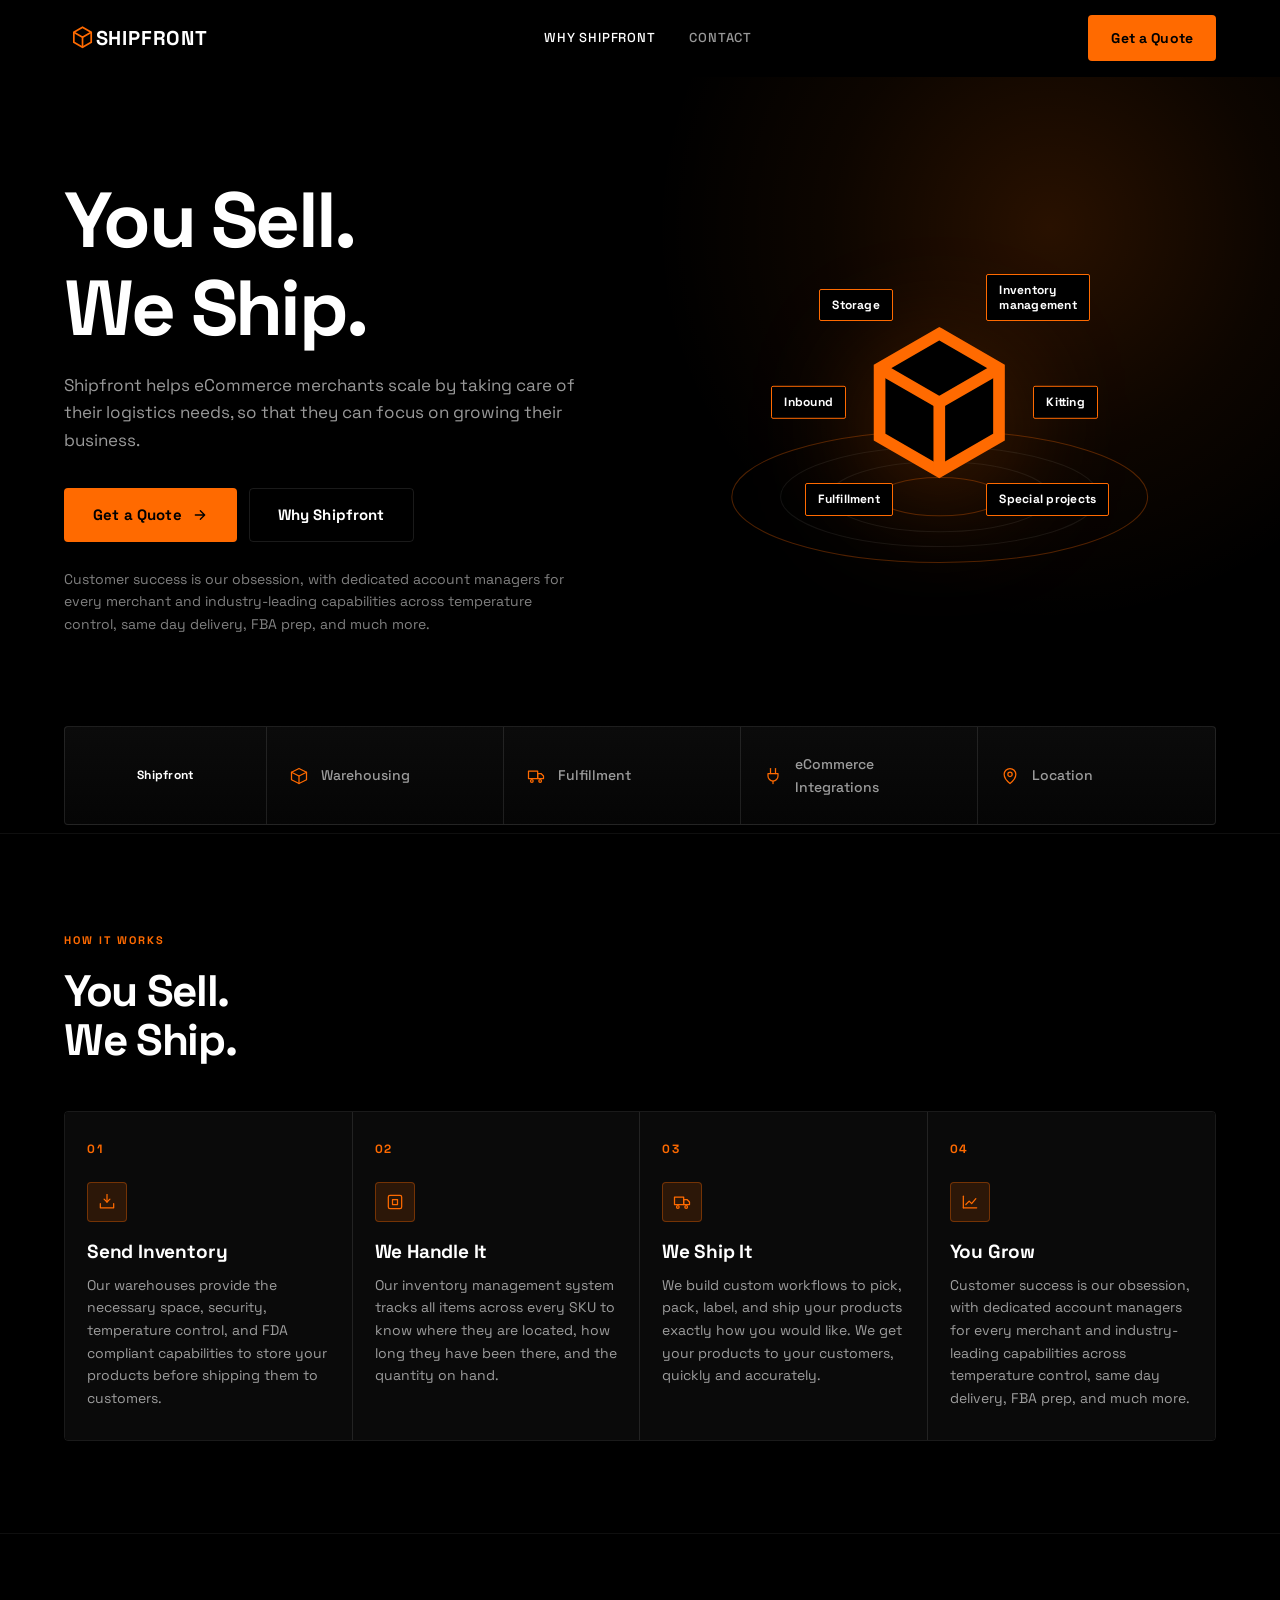
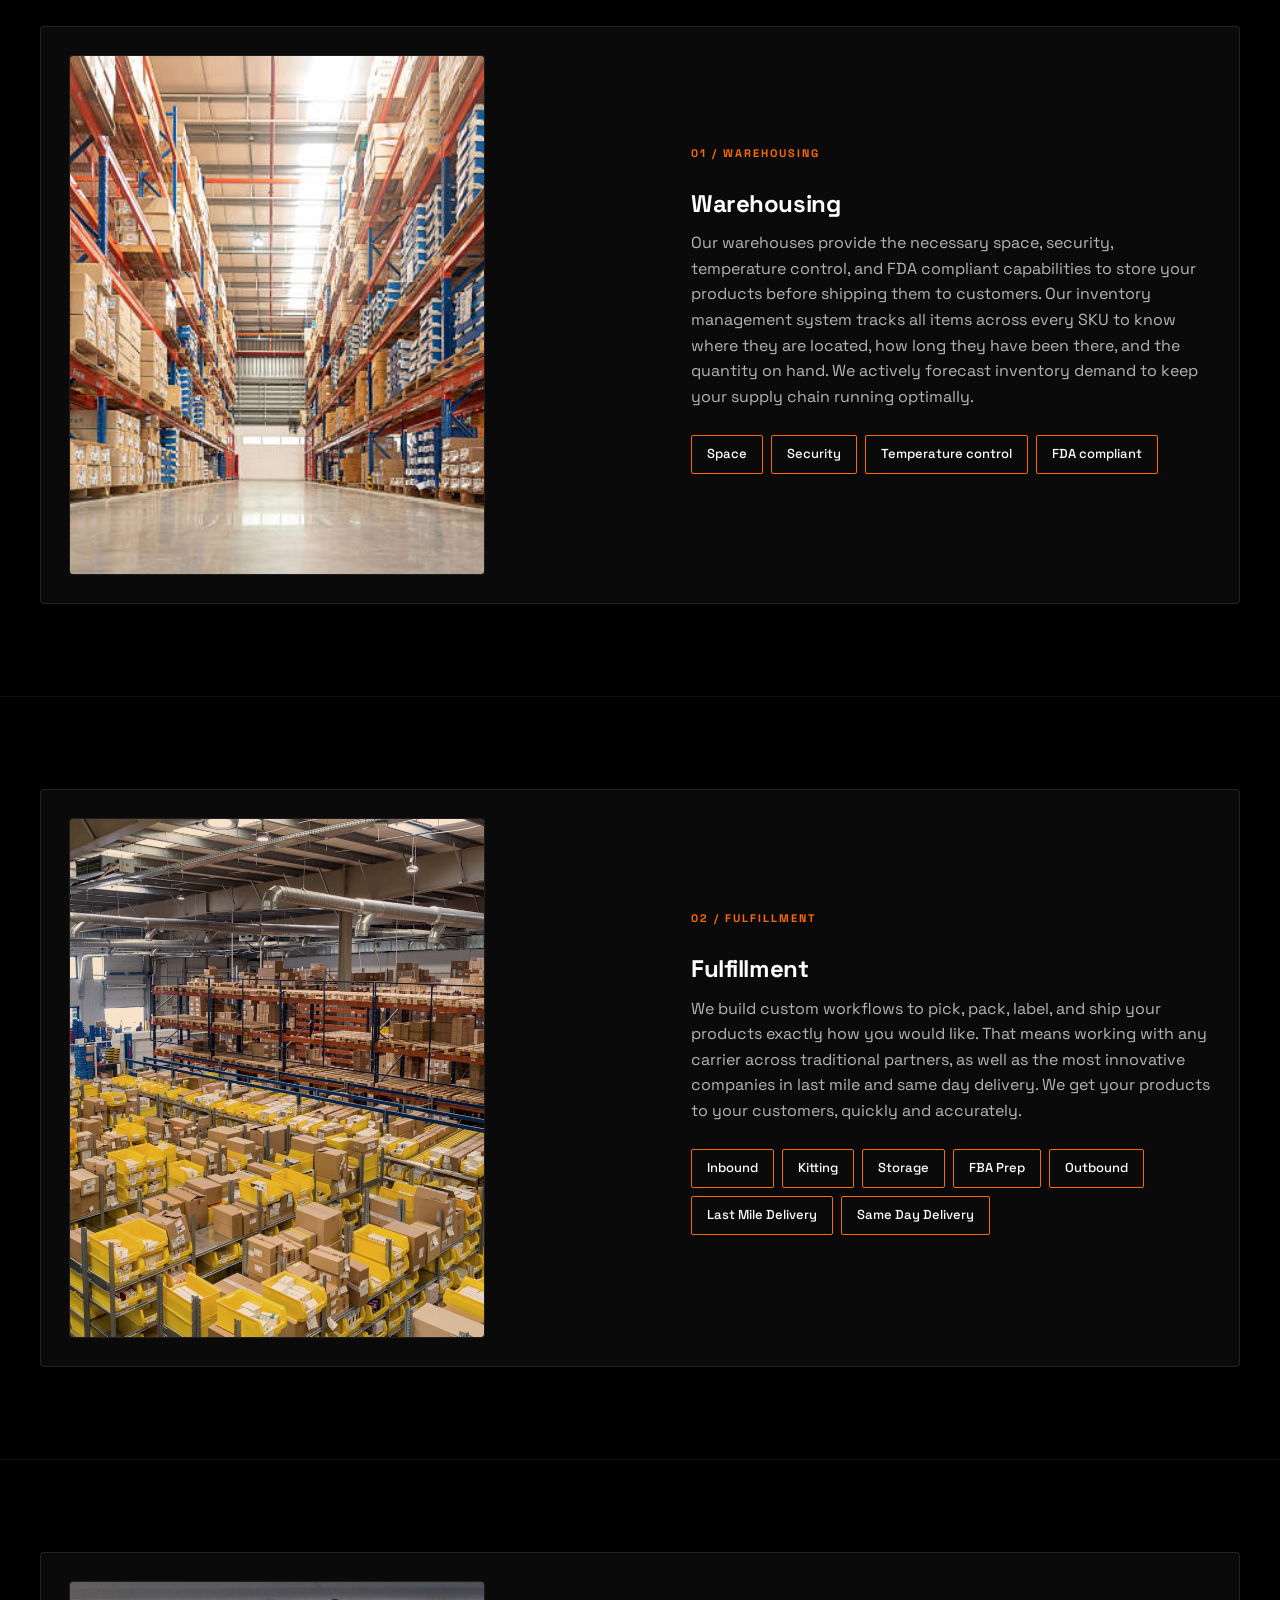
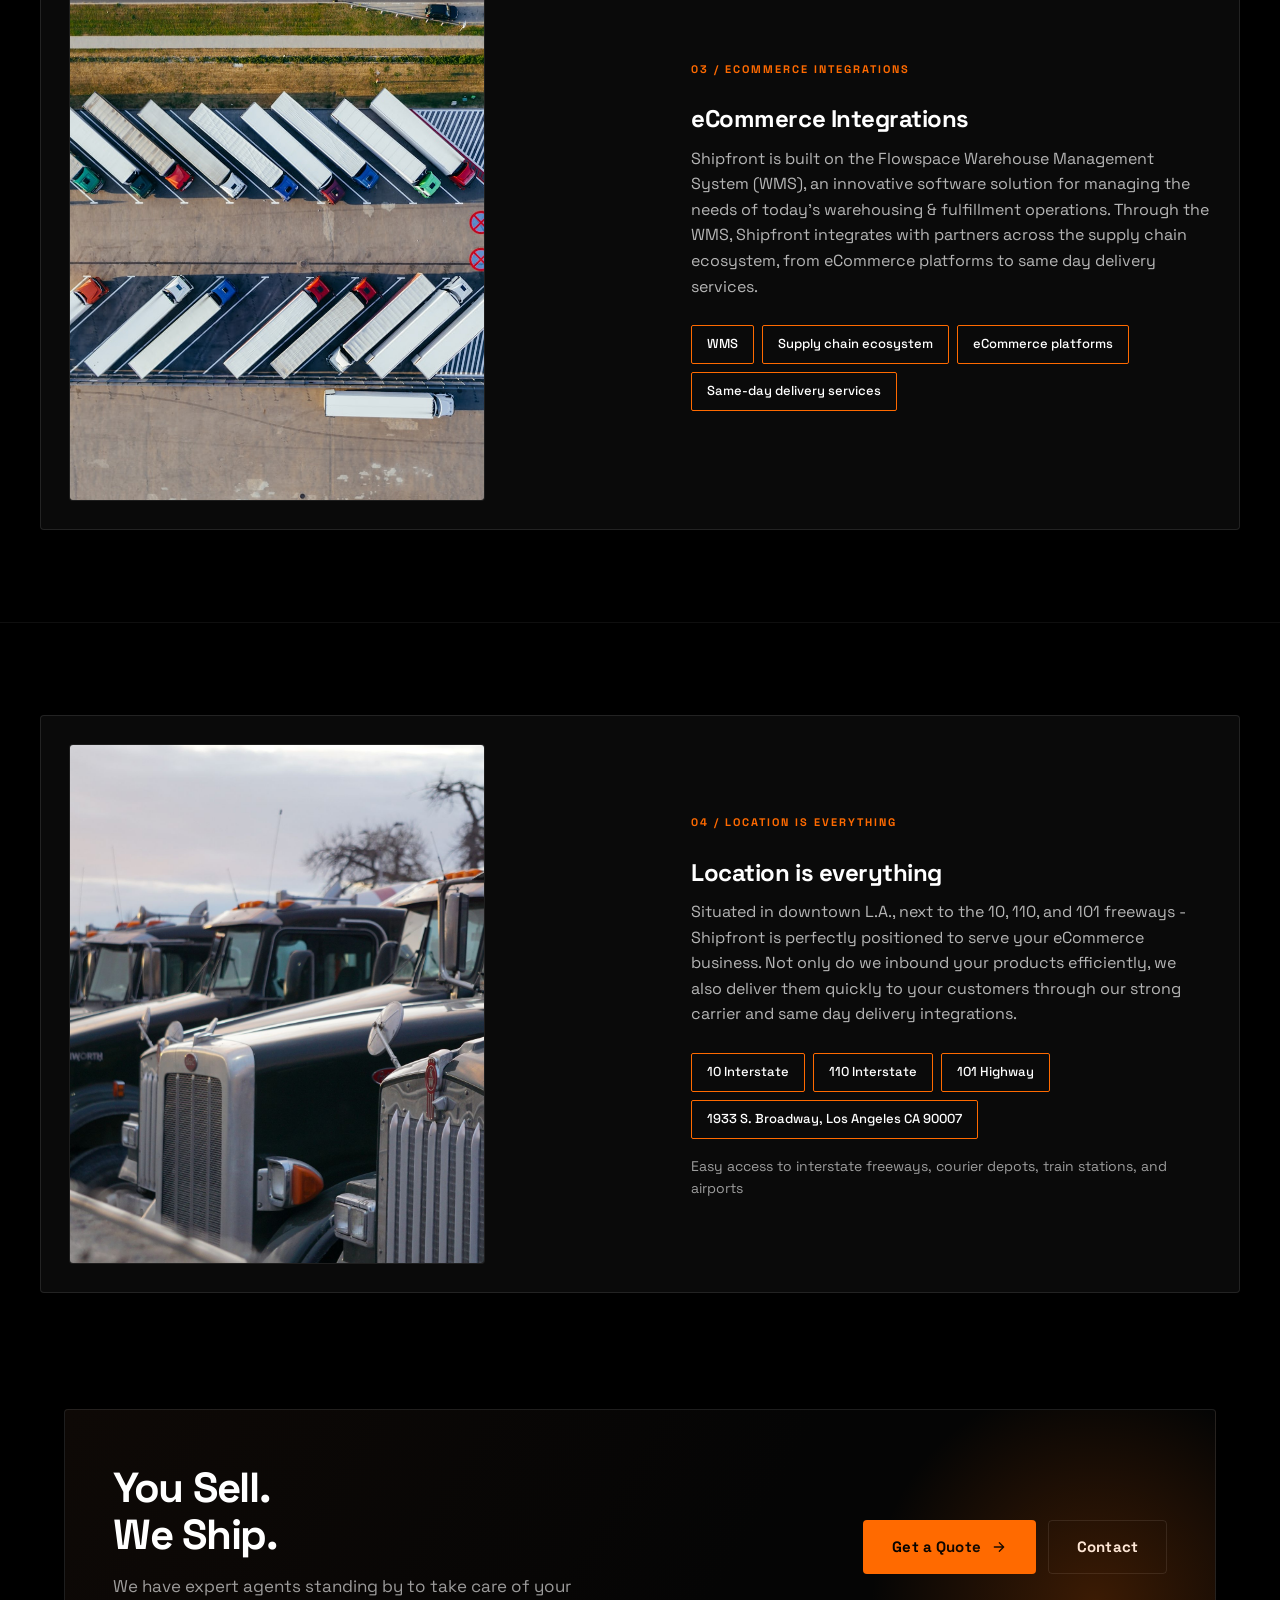
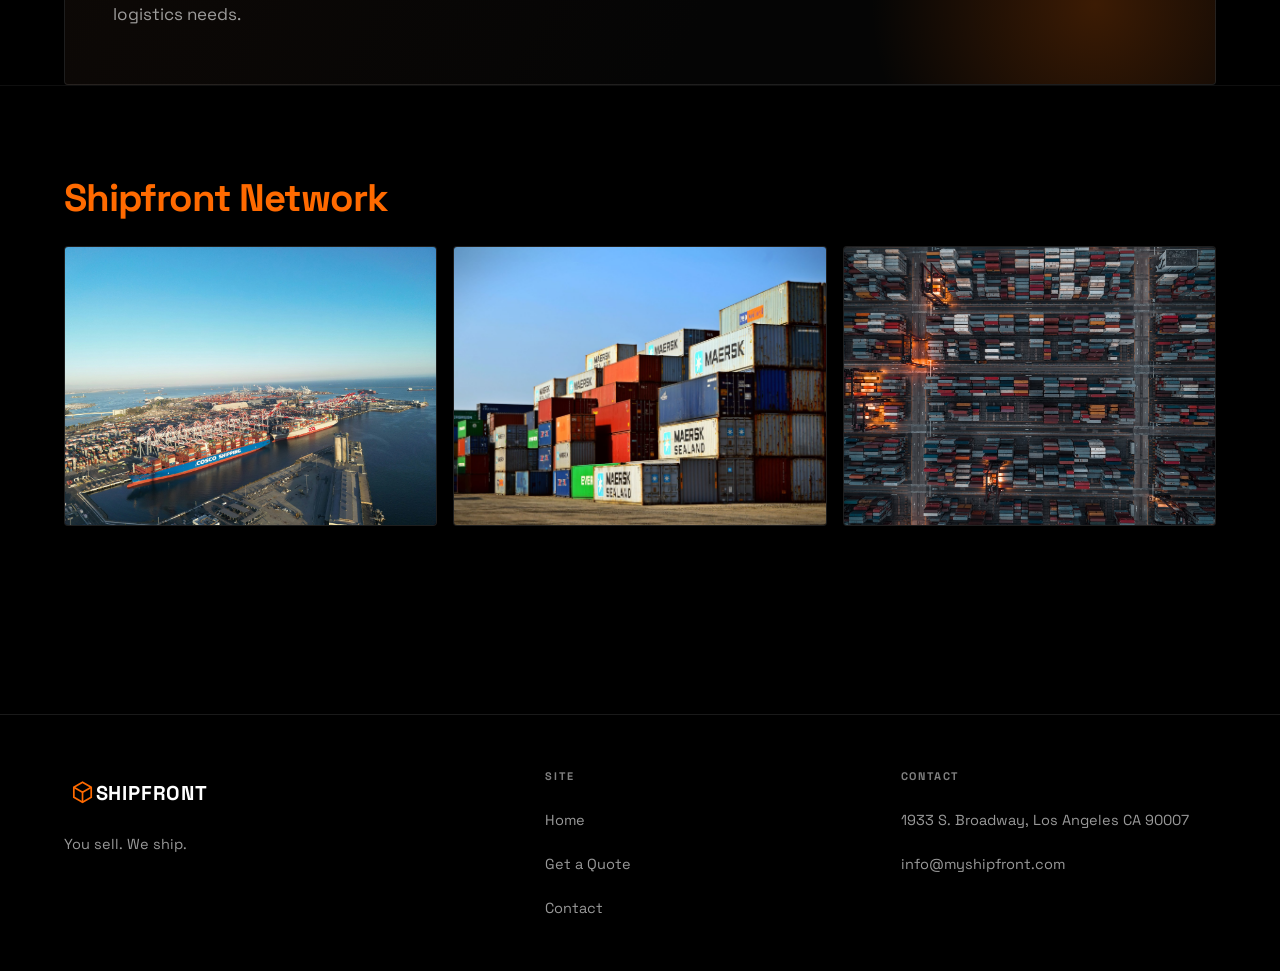
==== commit e95f7ea2: "Place Storage on the upper-left of the orbit Storage's inner edge returns to the mirror line, with t" ====
--- a/index.html
+++ b/index.html
@@ -97,9 +97,9 @@
         --i: 0; --from: -6px 0;
         right: calc(50% + var(--hex-a) + var(--g)); top: var(--ink-y); transform: translateY(-50%);
       }
-      .orbit-node:nth-child(2) span {  /* Storage, 0.4u left of the mirror line: about 92px from Inventory management at 390, scaling with the cube */
+      .orbit-node:nth-child(2) span {  /* Storage, upper-left on the orbit: inner edge on the mirror line, same row gap above Inbound as Inventory has above Kitting */
         --i: 1; --from: -3px -5.2px;
-        right: calc(50% + var(--k) + 0.4 * var(--u)); bottom: calc(100% - var(--ink-y) + var(--row));
+        right: calc(50% + var(--k)); bottom: calc(100% - var(--ink-y) + var(--row));
       }
       .orbit-node:nth-child(3) span {  /* Inventory management, one word per line to match the other widths */
         --i: 2; --from: 3px -5.2px;
